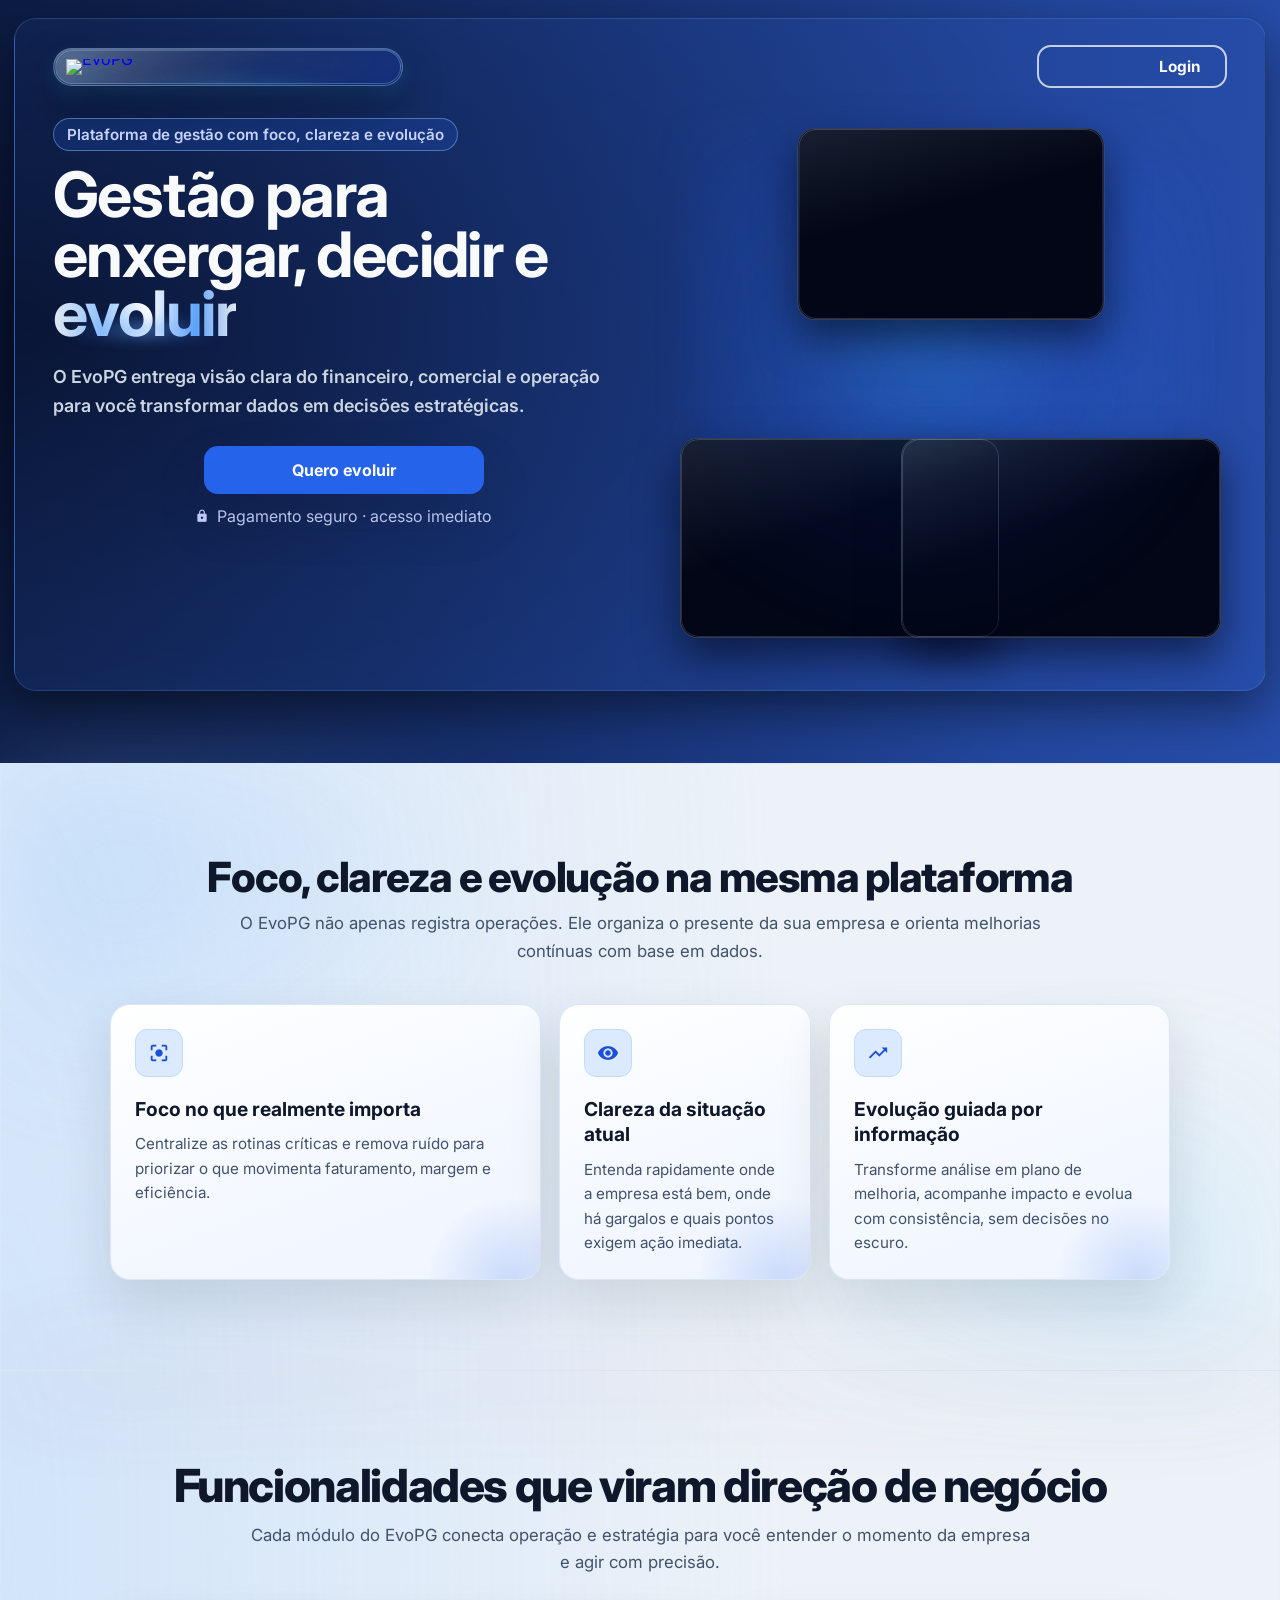
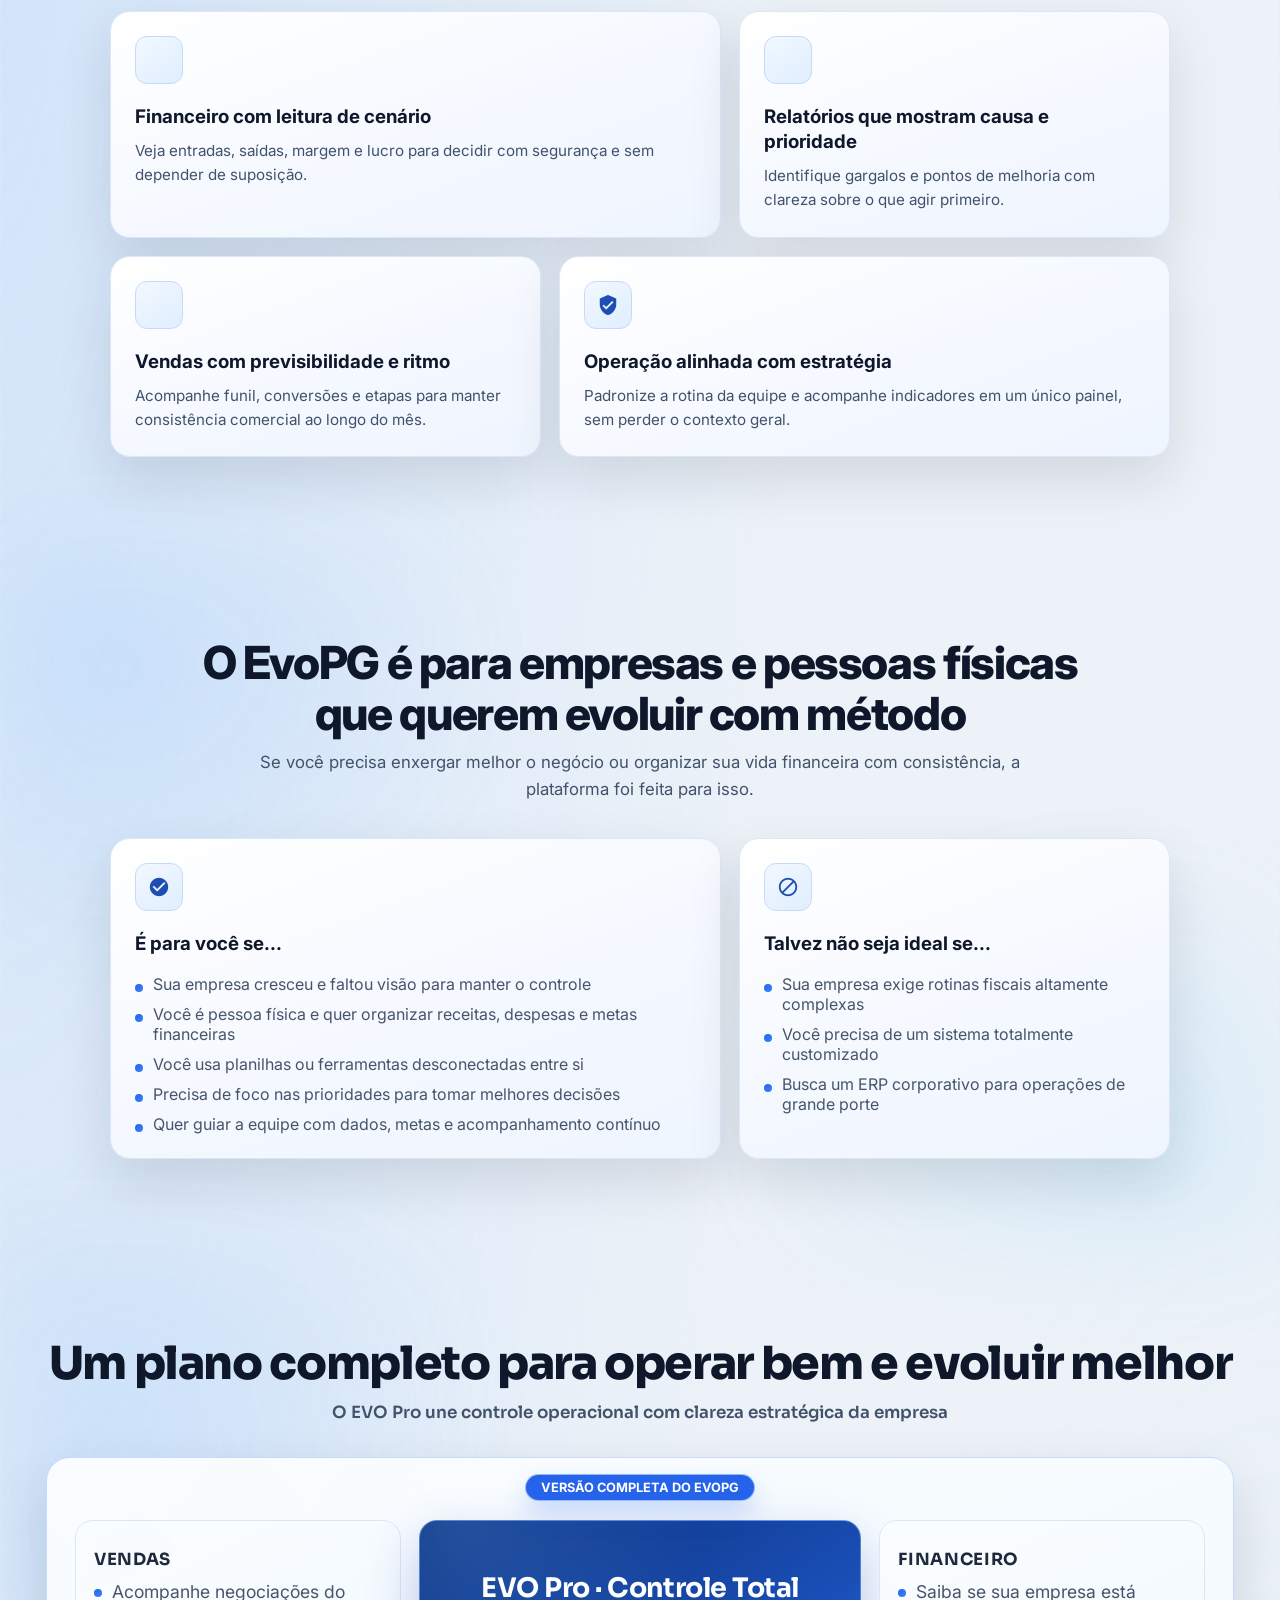
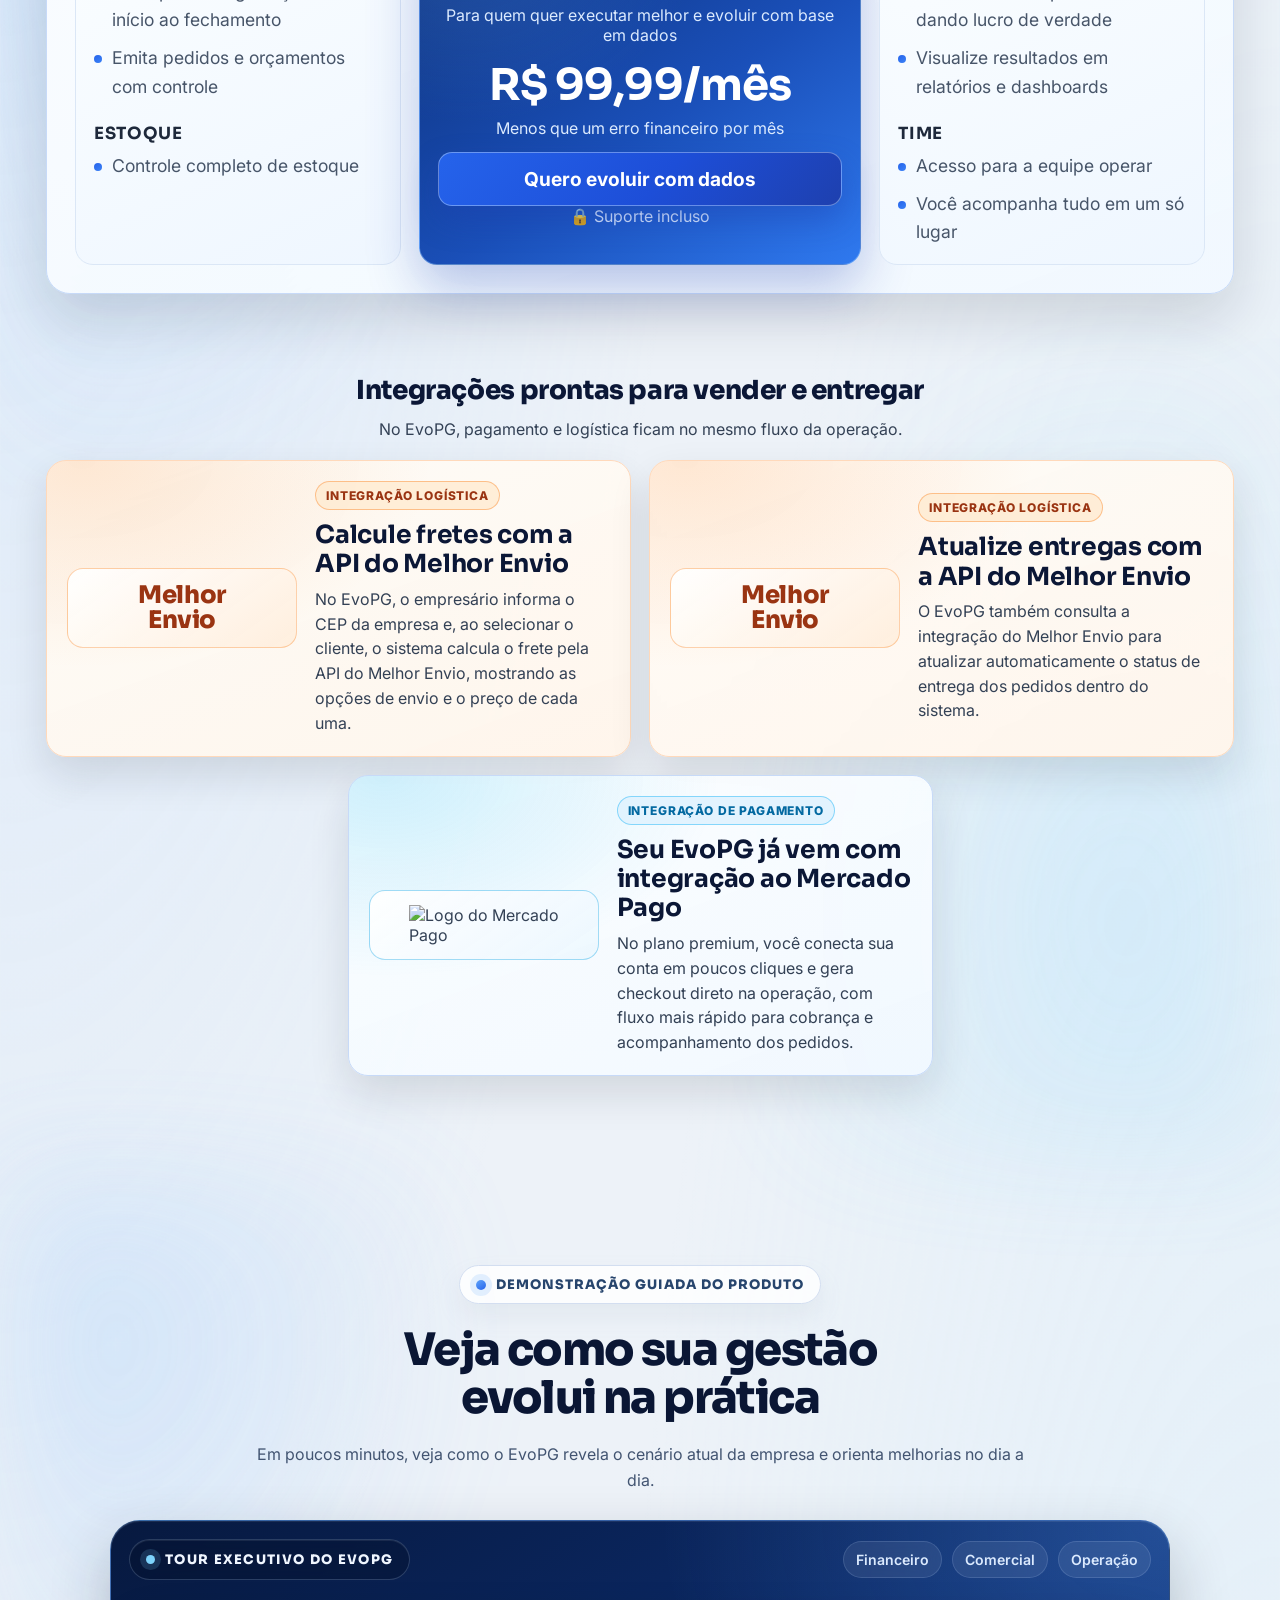
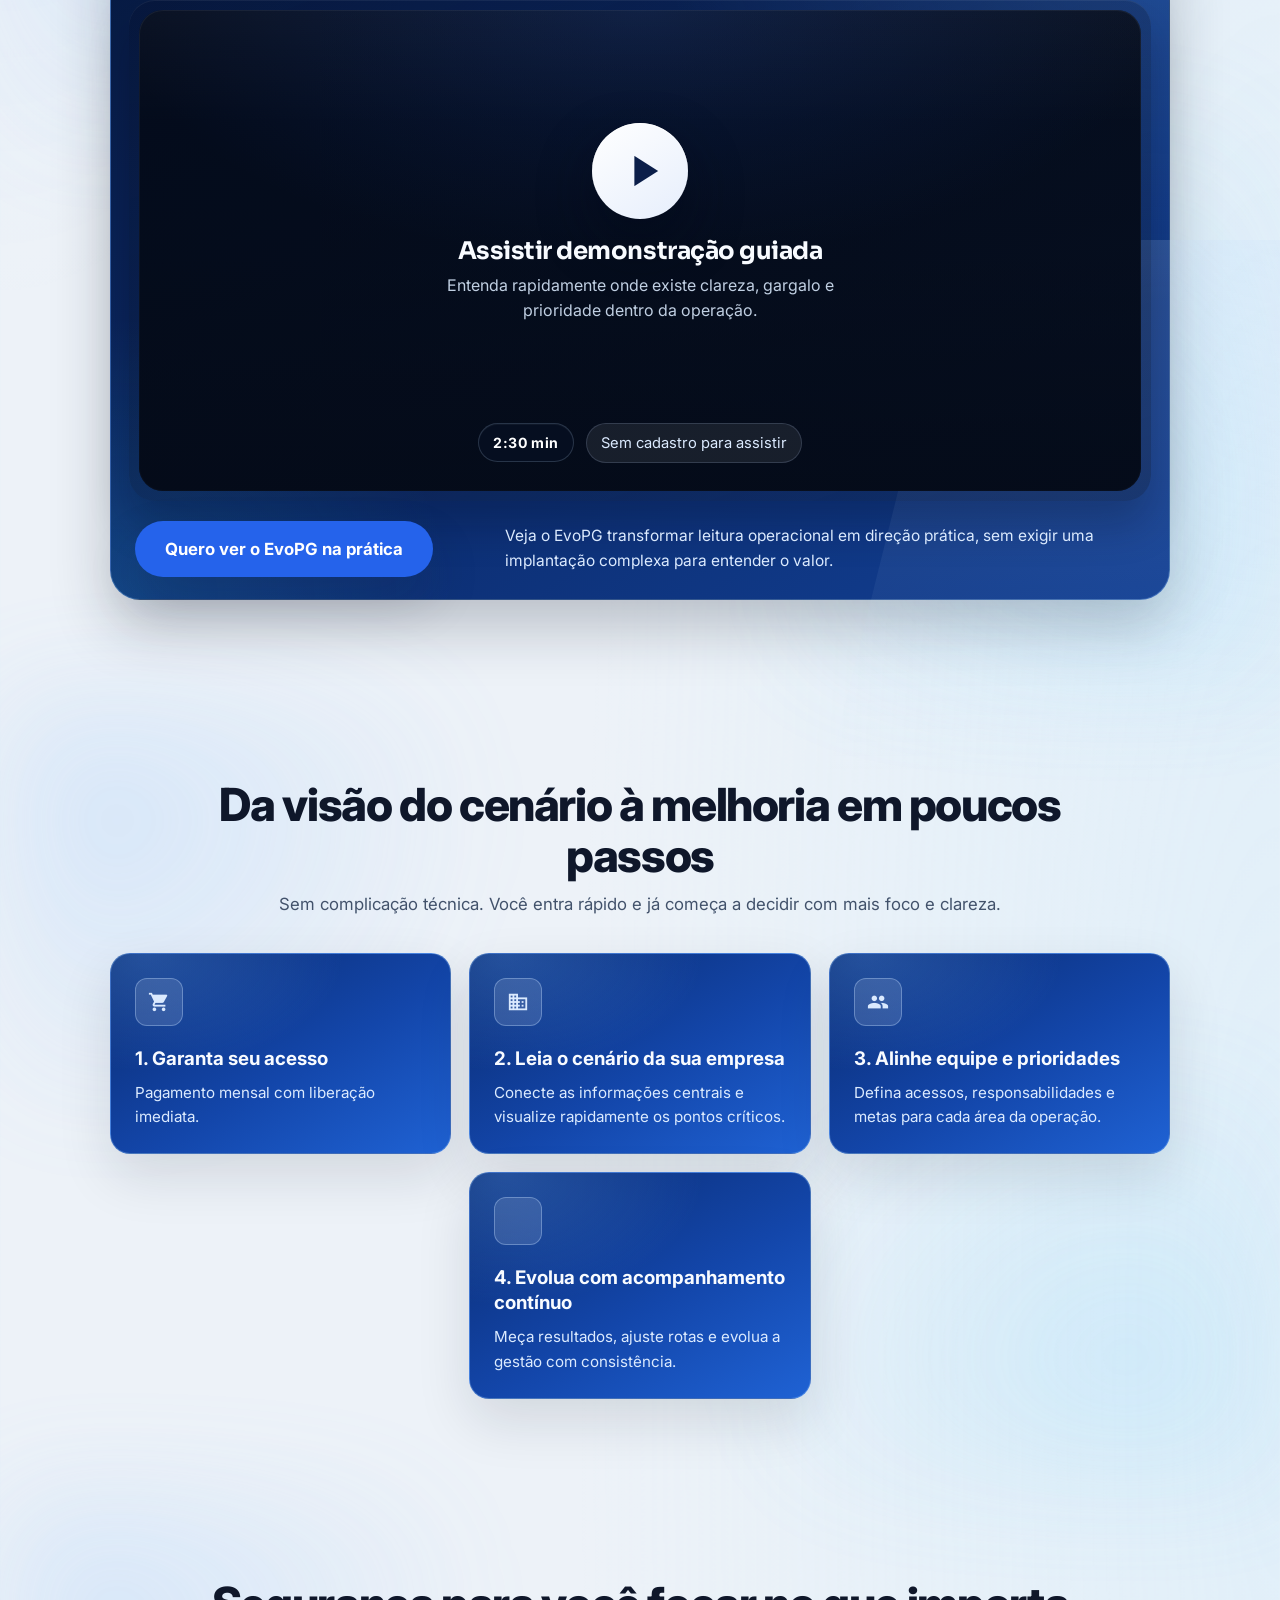
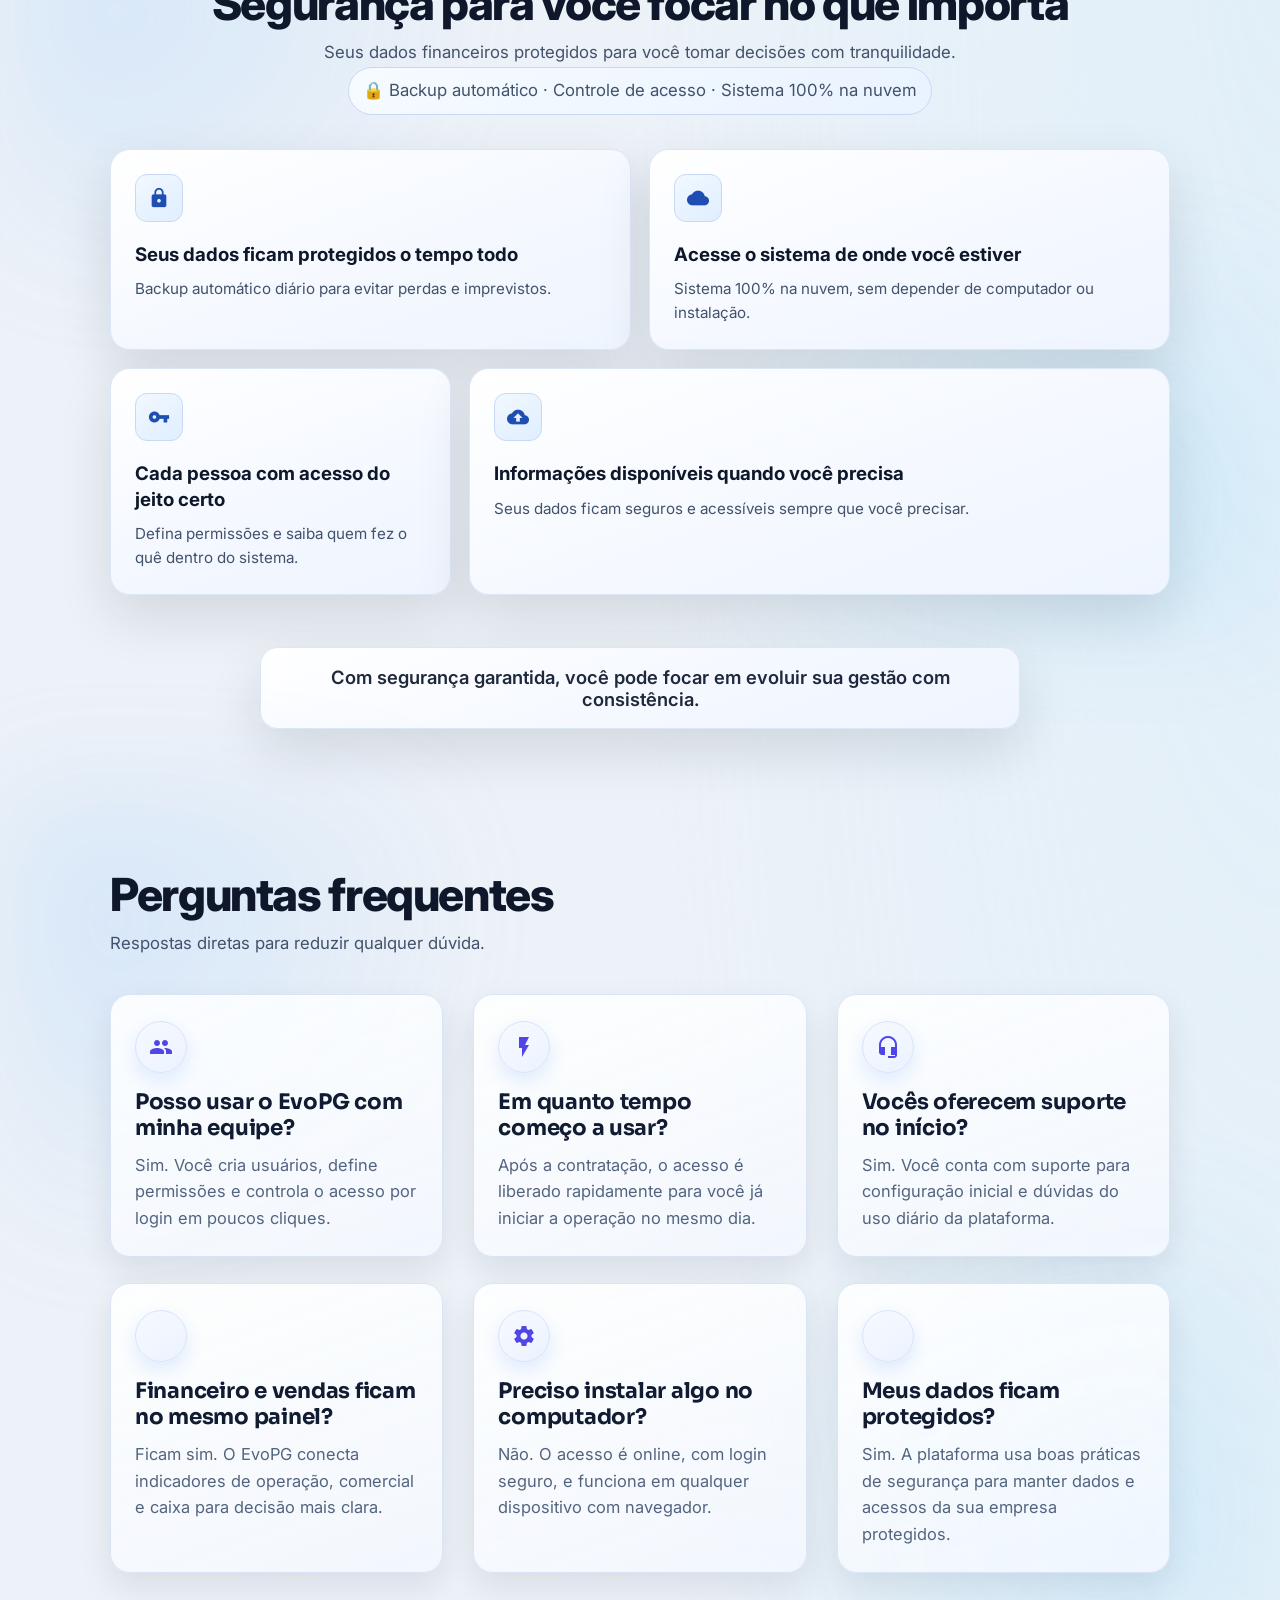
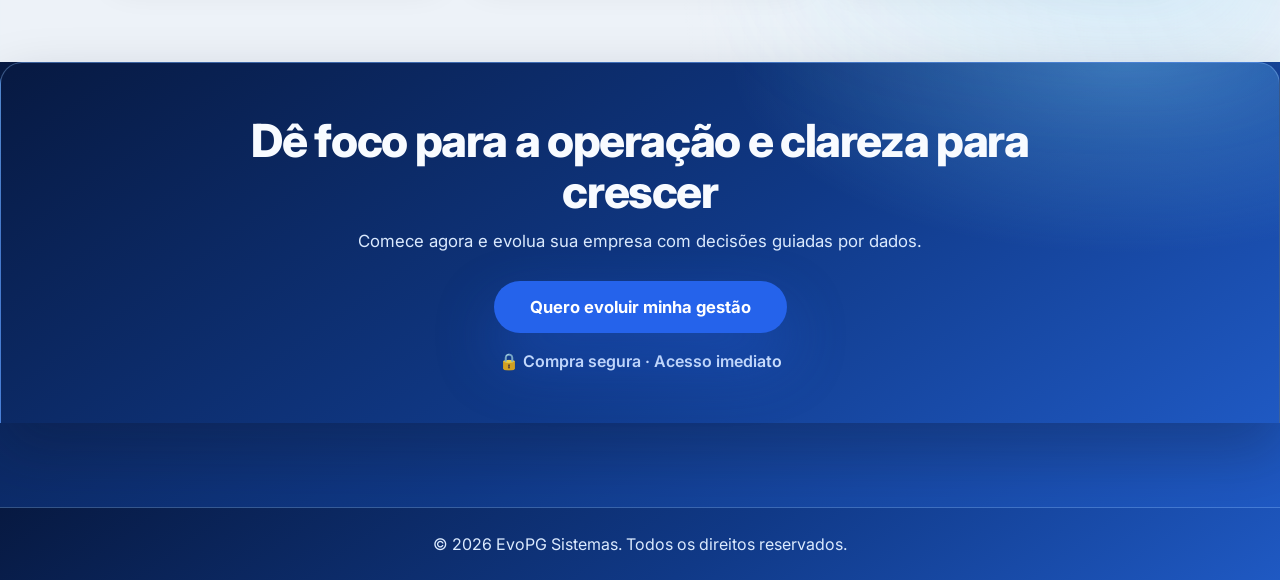
==== evopg/index.html @ 1b04a159 "Add files via upload" ====
<!DOCTYPE html>

<html lang="pt-br">

<head>

    <meta charset="UTF-8">

    <meta name="viewport" content="width=device-width, initial-scale=1.0">

    <title>EvoPG | Gestão com foco, clareza e evolução</title>
    <link rel="icon" type="image/png" href="img/grafic.png">

    <link href="https://fonts.googleapis.com/css2?family=Inter:wght@100..900&family=Sora:wght@600..800&display=swap" rel="stylesheet">
    <link href="https://fonts.googleapis.com/icon?family=Material+Icons" rel="stylesheet">
    <link rel="stylesheet" href="./style.css">

</head>

<body>



    <header class="hero hero-no-image">
        <div class="container hero-shell">
            <div class="hero-nav">
                <a href="index.html" class="hero-brand" aria-label="EvoPG">
                    <img src="../img/logo_semFundo.png" alt="EvoPG" class="hero-brand-logo">
                </a>
                <div class="top-auth-actions">
                    <a href="perfil.html" class="top-auth-btn top-login-btn"><i class="material-icons" aria-hidden="true">login</i><span>Login</span></a>
                    <a href="#" class="top-auth-btn top-signup-btn js-start-checkout" hidden><i class="material-icons" aria-hidden="true">person_add</i><span class="btn-label">Cadastre-se</span></a>
                </div>
            </div>

            <div class="hero-content hero-content-split">
                <div class="hero-copy">
                    <span class="tag">Plataforma de gestão com foco, clareza e evolução</span>
                    <h1>Gestão para enxergar, decidir e <span class="hero-word-evoluir">evoluir</span></h1>
                    <p class="hero-support">O EvoPG entrega visão clara do financeiro, comercial e operação para você transformar dados em decisões estratégicas.</p>
                    <a href="#" class="btn-primary hero-cta js-start-checkout"><span class="btn-energy"></span><span class="btn-label">Quero evoluir</span></a>
                    <span class="secure"><i class="material-icons" style="font-size:14px">lock</i> Pagamento seguro · acesso imediato</span>
                </div>

                <aside class="hero-visual" aria-hidden="true">
                    <span class="hero-visual-glow"></span>
                    <figure class="hero-visual-main">
                        <video autoplay muted loop playsinline preload="metadata" poster="../img/relatorios.png">
                            <source src="../video/relatorios.mp4" type="video/mp4">
                        </video>
                    </figure>
                    <figure class="hero-visual-badge hero-visual-badge-top">
                        <video autoplay muted loop playsinline preload="metadata" poster="../img/financeiro1.png">
                            <source src="../video/financeiro.mp4" type="video/mp4">
                        </video>
                    </figure>
                    <figure class="hero-visual-badge hero-visual-badge-bottom">
                        <video autoplay muted loop playsinline preload="metadata" poster="../img/kanban.png">
                            <source src="../video/escuro.mp4" type="video/mp4">
                        </video>
                    </figure>
                </aside>
            </div>
        </div>
    </header>

    <section class="strategic-pillars">

        <div class="container">

            <div class="section-header">

                <h2>Foco, clareza e evolução na mesma plataforma</h2>

                <p>O EvoPG não apenas registra operações. Ele organiza o presente da sua empresa e orienta melhorias contínuas com base em dados.</p>

            </div>

            <div class="grid-cards">

                <div class="card pillar-card">

                    <div class="icon-bg"><i class="material-icons">center_focus_strong</i></div>

                    <h3>Foco no que realmente importa</h3>

                    <p>Centralize as rotinas críticas e remova ruído para priorizar o que movimenta faturamento, margem e eficiência.</p>

                </div>

                <div class="card pillar-card">

                    <div class="icon-bg"><i class="material-icons">visibility</i></div>

                    <h3>Clareza da situação atual</h3>

                    <p>Entenda rapidamente onde a empresa está bem, onde há gargalos e quais pontos exigem ação imediata.</p>

                </div>

                <div class="card pillar-card">

                    <div class="icon-bg"><i class="material-icons">trending_up</i></div>

                    <h3>Evolução guiada por informação</h3>

                    <p>Transforme análise em plano de melhoria, acompanhe impacto e evolua com consistência, sem decisões no escuro.</p>

                </div>

            </div>

        </div>

    </section>



    <section class="features">

        <div class="container">

            <div class="section-header">

                <h2>Funcionalidades que viram direção de negócio</h2>

                <p>Cada módulo do EvoPG conecta operação e estratégia para você entender o momento da empresa e agir com precisão.</p>

            </div>



            <div class="grid-cards">

                <div class="card">

                    <div class="icon-bg"><i class="material-icons">analytics</i></div>

                    <h3>Financeiro com leitura de cenário</h3>

                    <p>Veja entradas, saídas, margem e lucro para decidir com segurança e sem depender de suposição.</p>

                </div>

                <div class="card">

                    <div class="icon-bg"><i class="material-icons">insights</i></div>

                    <h3>Relatórios que mostram causa e prioridade</h3>

                    <p>Identifique gargalos e pontos de melhoria com clareza sobre o que agir primeiro.</p>

                </div>

                <div class="card">

                    <div class="icon-bg"><i class="material-icons">bolt</i></div>

                    <h3>Vendas com previsibilidade e ritmo</h3>

                    <p>Acompanhe funil, conversões e etapas para manter consistência comercial ao longo do mês.</p>

                </div>

                <div class="card">

                    <div class="icon-bg"><i class="material-icons">verified_user</i></div>

                    <h3>Operação alinhada com estratégia</h3>

                    <p>Padronize a rotina da equipe e acompanhe indicadores em um único painel, sem perder o contexto geral.</p>

                </div>

            </div>

        </div>

    </section>

    <section class="audience">

        <div class="container">

            <div class="section-header">

                <h2>O EvoPG é para empresas e pessoas físicas que querem evoluir com método</h2>

                <p>Se você precisa enxergar melhor o negócio ou organizar sua vida financeira com consistência, a plataforma foi feita para isso.</p>

            </div>

            <div class="grid-cards">

                <div class="card">

                    <div class="icon-bg"><i class="material-icons">check_circle</i></div>

                    <h3>É para você se...</h3>

                    <ul class="plan-list">

                        <li>Sua empresa cresceu e faltou visão para manter o controle</li>

                        <li>Você é pessoa física e quer organizar receitas, despesas e metas financeiras</li>

                        <li>Você usa planilhas ou ferramentas desconectadas entre si</li>

                        <li>Precisa de foco nas prioridades para tomar melhores decisões</li>

                        <li>Quer guiar a equipe com dados, metas e acompanhamento contínuo</li>

                    </ul>

                </div>

                <div class="card">

                    <div class="icon-bg"><i class="material-icons">block</i></div>

                    <h3>Talvez não seja ideal se...</h3>

                    <ul class="plan-list">

                        <li>Sua empresa exige rotinas fiscais altamente complexas</li>

                        <li>Você precisa de um sistema totalmente customizado</li>

                        <li>Busca um ERP corporativo para operações de grande porte</li>

                    </ul>

                </div>

            </div>

        </div>

    </section>

    <section id="planos">

        <div class="container">

            <div class="section-header">

                <h2 class="plans-heading">Um plano completo para operar bem e evoluir melhor</h2>

                <p class="plans-subtitle">O EVO Pro une controle operacional com clareza estratégica da empresa</p>

            </div>



            <div class="pricing-grid">

                <div class="price-card popular wide">

                    <div class="badge">VERSÃO COMPLETA DO EVOPG</div>

                    <div class="price-card-body">
                        <div class="price-card-left">
                            <div class="plan-groups plan-groups-fill">

                                <div class="plan-group">

                                    <h4>Vendas</h4>

                                    <ul class="plan-list">

                                        <li>Acompanhe negociações do início ao fechamento</li>

                                        <li>Emita pedidos e orçamentos com controle</li>

                                    </ul>

                                </div>

                                <div class="plan-group">

                                    <h4>Estoque</h4>

                                    <ul class="plan-list">

                                        <li>Controle completo de estoque</li>

                                    </ul>

                                </div>

                            </div>
                        </div>

                        <div class="price-card-divider" aria-hidden="true"></div>

                        <div class="price-card-center">
                            <div class="price-card-cta">
                                <div class="price-card-intro">
                                    <h3 class="price-plan-title">EVO Pro · Controle Total</h3>

                                    <p class="price-plan-subtitle">Para quem quer executar melhor e evoluir com base em dados</p>

                                </div>

                                <div class="price">R$ 99,99/mês</div>

                                <p class="price-helper">Menos que um erro financeiro por mês</p>

                                <a href="#" class="btn-price primary btn-primary js-start-checkout"><span class="btn-energy"></span><span class="btn-label">Quero evoluir com dados</span></a>
                                <p class="price-support">🔒 Suporte incluso</p>
                            </div>
                        </div>

                        <div class="price-card-divider" aria-hidden="true"></div>

                        <div class="price-card-right">
                            <div class="plan-groups plan-groups-fill">

                                <div class="plan-group">

                                    <h4>Financeiro</h4>

                                    <ul class="plan-list">

                                        <li>Saiba se sua empresa está dando lucro de verdade</li>

                                        <li>Visualize resultados em relatórios e dashboards</li>

                                    </ul>

                                </div>

                                <div class="plan-group">

                                    <h4>Time</h4>

                                    <ul class="plan-list">

                                        <li>Acesso para a equipe operar</li>
                                        <li>Você acompanha tudo em um só lugar</li>

                                    </ul>

                                </div>

                            </div>
                        </div>
                    </div>

                </div>

    
            </div>

            <div class="premium-integrations" aria-label="Integrações do EvoPG">
                <div class="premium-integrations-header">
                    <h3>Integrações prontas para vender e entregar</h3>
                    <p>No EvoPG, pagamento e logística ficam no mesmo fluxo da operação.</p>
                </div>

                <div class="premium-integrations-grid">
                    <article class="premium-integration-card premium-integration-card-shipping" aria-label="Cálculo de frete com Melhor Envio">
                        <div class="premium-integration-media premium-integration-media-shipping">
                            <span class="premium-integration-wordmark" aria-hidden="true">Melhor<br>Envio</span>
                        </div>
                        <div class="premium-integration-copy">
                            <span class="premium-integration-kicker premium-integration-kicker-shipping">Integração logística</span>
                            <h3>Calcule fretes com a API do Melhor Envio</h3>
                            <p>
                                No EvoPG, o empresário informa o CEP da empresa e, ao selecionar o cliente, o sistema
                                calcula o frete pela API do Melhor Envio, mostrando as opções de envio e o preço de
                                cada uma.
                            </p>
                        </div>
                    </article>

                    <article class="premium-integration-card premium-integration-card-shipping" aria-label="Atualização de status com Melhor Envio">
                        <div class="premium-integration-media premium-integration-media-shipping">
                            <span class="premium-integration-wordmark" aria-hidden="true">Melhor<br>Envio</span>
                        </div>
                        <div class="premium-integration-copy">
                            <span class="premium-integration-kicker premium-integration-kicker-shipping">Integração logística</span>
                            <h3>Atualize entregas com a API do Melhor Envio</h3>
                            <p>
                                O EvoPG também consulta a integração do Melhor Envio para atualizar automaticamente o
                                status de entrega dos pedidos dentro do sistema.
                            </p>
                        </div>
                    </article>

                    <article class="premium-integration-card premium-integration-card-centered" aria-label="Integração com Mercado Pago">
                        <div class="premium-integration-media">
                            <img src="../img/mp.png" alt="Logo do Mercado Pago" class="premium-integration-logo">
                        </div>
                        <div class="premium-integration-copy">
                            <span class="premium-integration-kicker">Integração de pagamento</span>
                            <h3>Seu EvoPG já vem com integração ao Mercado Pago</h3>
                            <p>
                                No plano premium, você conecta sua conta em poucos cliques e gera checkout direto na operação,
                                com fluxo mais rápido para cobrança e acompanhamento dos pedidos.
                            </p>
                        </div>
                    </article>
                </div>
            </div>

        </div>

    </section>

    <section class="demo">

        <div class="container">

            <div class="section-header">

                <span class="demo-eyebrow">Demonstração guiada do produto</span>

                <h2>Veja como sua gestão evolui na prática</h2>

                <p>Em poucos minutos, veja como o EvoPG revela o cenário atual da empresa e orienta melhorias no dia a dia.</p>

            </div>

            <div class="video-shell" id="video-demo">

                <div class="video-shell-head">
                    <span class="video-shell-badge">Tour executivo do EvoPG</span>

                    <div class="video-shell-meta" aria-label="Temas abordados no vídeo">
                        <span class="video-meta-pill">Financeiro</span>
                        <span class="video-meta-pill">Comercial</span>
                        <span class="video-meta-pill">Operação</span>
                    </div>
                </div>

                <div class="video-frame-wrap">

                    <div class="video-frame">

                        <video id="demo-video" preload="metadata" playsinline>

                            <source src="../video/relatorios.mp4" type="video/mp4">

                        </video>

                        <div class="video-overlay">
                            <div class="video-overlay-core">
                                <button class="video-play" type="button" aria-label="Reproduzir video de demonstração">
                                    <span class="material-icons" aria-hidden="true">play_arrow</span>
                                </button>

                                <div class="video-overlay-copy">
                                    <strong>Assistir demonstração guiada</strong>
                                    <span>Entenda rapidamente onde existe clareza, gargalo e prioridade dentro da operação.</span>
                                </div>
                            </div>

                            <div class="video-overlay-foot">
                                <span class="video-duration">2:30 min</span>
                                <span class="video-overlay-hint">Sem cadastro para assistir</span>
                            </div>
                        </div>

                    </div>

                </div>

                <div class="video-actions">

                    <a href="#video-demo" class="btn-primary video-cta"><span class="btn-energy"></span><span class="btn-label">Quero ver o EvoPG na prática</span></a>

                    <p class="video-action-note">Veja o EvoPG transformar leitura operacional em direção prática, sem exigir uma implantação complexa para entender o valor.</p>

                </div>

            </div>

        </div>

    </section>



    <section class="how-it-works">

        <div class="container">

            <div class="section-header">

                <h2>Da visão do cenário à melhoria em poucos passos</h2>

                <p>Sem complicação técnica. Você entra rápido e já começa a decidir com mais foco e clareza.</p>

            </div>

            <div class="grid-cards">

                <div class="card">

                    <div class="icon-bg"><i class="material-icons">shopping_cart</i></div>

                    <h3>1. Garanta seu acesso</h3>

                    <p>Pagamento mensal com liberação imediata.</p>

                </div>

                <div class="card">

                    <div class="icon-bg"><i class="material-icons">business</i></div>

                    <h3>2. Leia o cenário da sua empresa</h3>

                    <p>Conecte as informações centrais e visualize rapidamente os pontos críticos.</p>

                </div>

                <div class="card">

                    <div class="icon-bg"><i class="material-icons">group</i></div>

                    <h3>3. Alinhe equipe e prioridades</h3>

                    <p>Defina acessos, responsabilidades e metas para cada área da operação.</p>

                </div>

                <div class="card">

                    <div class="icon-bg"><i class="material-icons">point_of_sale</i></div>

                    <h3>4. Evolua com acompanhamento contínuo</h3>

                    <p>Meça resultados, ajuste rotas e evolua a gestão com consistência.</p>

                </div>

            </div>

        </div>

    </section>



    <section class="security">

        <div class="container">

            <div class="section-header">

                <h2>Segurança para você focar no que importa</h2>

                <p>Seus dados financeiros protegidos para você tomar decisões com tranquilidade.</p>

                <p class="security-line">🔒 Backup automático · Controle de acesso · Sistema 100% na nuvem</p>

            </div>

            <div class="grid-cards">

                <div class="card">

                    <div class="icon-bg"><i class="material-icons">lock</i></div>

                    <h3>Seus dados ficam protegidos o tempo todo</h3>

                    <p>Backup automático diário para evitar perdas e imprevistos.</p>

                </div>

                <div class="card">

                    <div class="icon-bg"><i class="material-icons">cloud</i></div>

                    <h3>Acesse o sistema de onde você estiver</h3>

                    <p>Sistema 100% na nuvem, sem depender de computador ou instalação.</p>

                </div>

                <div class="card">

                    <div class="icon-bg"><i class="material-icons">vpn_key</i></div>

                    <h3>Cada pessoa com acesso do jeito certo</h3>

                    <p>Defina permissões e saiba quem fez o quê dentro do sistema.</p>

                </div>

                <div class="card">

                    <div class="icon-bg"><i class="material-icons">backup</i></div>

                    <h3>Informações disponíveis quando você precisa</h3>

                    <p>Seus dados ficam seguros e acessíveis sempre que você precisar.</p>

                </div>

            </div>

        </div>

    </section>

    <section class="security-cta">
        <div class="container">
            <p class="security-bridge">Com segurança garantida, você pode focar em evoluir sua gestão com consistência.</p>
        </div>
    </section>

    
    <section id="faq-section" class="faq">

        <div class="container">

            <div class="section-header">

                <h2>Perguntas frequentes</h2>

                <p>Respostas diretas para reduzir qualquer dúvida.</p>

            </div>

            <div class="faq-list">

                <div class="faq-item">
                    <span class="faq-icon" aria-hidden="true">
                        <i class="material-icons">group</i>
                    </span>
                    <h3>Posso usar o EvoPG com minha equipe?</h3>
                    <p>Sim. Você cria usuários, define permissões e controla o acesso por login em poucos cliques.</p>
                </div>

                <div class="faq-item">
                    <span class="faq-icon" aria-hidden="true">
                        <i class="material-icons">flash_on</i>
                    </span>
                    <h3>Em quanto tempo começo a usar?</h3>
                    <p>Após a contratação, o acesso é liberado rapidamente para você já iniciar a operação no mesmo dia.</p>
                </div>

                <div class="faq-item">
                    <span class="faq-icon" aria-hidden="true">
                        <i class="material-icons">headset_mic</i>
                    </span>
                    <h3>Vocês oferecem suporte no início?</h3>
                    <p>Sim. Você conta com suporte para configuração inicial e dúvidas do uso diário da plataforma.</p>
                </div>

                <div class="faq-item">
                    <span class="faq-icon" aria-hidden="true">
                        <i class="material-icons">bar_chart</i>
                    </span>
                    <h3>Financeiro e vendas ficam no mesmo painel?</h3>
                    <p>Ficam sim. O EvoPG conecta indicadores de operação, comercial e caixa para decisão mais clara.</p>
                </div>

                <div class="faq-item">
                    <span class="faq-icon" aria-hidden="true">
                        <i class="material-icons">settings</i>
                    </span>
                    <h3>Preciso instalar algo no computador?</h3>
                    <p>Não. O acesso é online, com login seguro, e funciona em qualquer dispositivo com navegador.</p>
                </div>

                <div class="faq-item">
                    <span class="faq-icon" aria-hidden="true">
                        <i class="material-icons">shield</i>
                    </span>
                    <h3>Meus dados ficam protegidos?</h3>
                    <p>Sim. A plataforma usa boas práticas de segurança para manter dados e acessos da sua empresa protegidos.</p>
                </div>

            </div>

        </div>

    </section>



    <section class="final-cta">

        <div class="container">

            <div class="section-header">

                <h2>Dê foco para a operação e clareza para crescer</h2>

                <p>Comece agora e evolua sua empresa com decisões guiadas por dados.</p>

            </div>

            <div class="final-cta-actions">

                <a href="#" class="btn-primary cta-strong js-start-checkout"><span class="btn-energy"></span><span class="btn-label">Quero evoluir minha gestão</span></a>

                <p class="cta-support">🔒 Compra segura · Acesso imediato</p>

            </div>

        </div>

    </section>

    <button type="button" class="support-float" id="support-float-btn" aria-controls="support-modal" aria-expanded="false">

        <i class="material-icons" aria-hidden="true">support_agent</i> Suporte

    </button>



    <footer>

        <p>© 2026 EvoPG Sistemas. Todos os direitos reservados.</p>

    </footer>

    <div class="checkout-terms-modal" id="checkout-terms-modal" hidden>
        <div class="checkout-terms-modal-card" role="dialog" aria-modal="true" aria-labelledby="checkout-terms-title">
            <div class="checkout-terms-modal-header">
                <span class="checkout-success-kicker">Contrato de uso</span>
                <button type="button" class="checkout-terms-close-btn" id="checkout-terms-close-btn" aria-label="Fechar contrato">
                    <i class="material-icons" aria-hidden="true">close</i>
                </button>
            </div>
            <h2 id="checkout-terms-title">Termos de Uso e Condições de Serviço - EvoPG</h2>
            <p class="checkout-terms-intro">Leia e aceite este contrato antes de continuar para o checkout do Stripe.</p>
            <div class="checkout-terms-meta">
                <span class="checkout-terms-meta-item">
                    <i class="material-icons" aria-hidden="true">verified_user</i>
                    Validade jurídica no Brasil
                </span>
                <span class="checkout-terms-meta-item">
                    <i class="material-icons" aria-hidden="true">event</i>
                    Atualizado em 28/02/2026
                </span>
            </div>

            <div class="checkout-terms-highlights">
                <div class="checkout-terms-highlight">
                    <strong>CDC</strong>
                    <span>Direito de arrependimento em até 7 dias</span>
                </div>
                <div class="checkout-terms-highlight">
                    <strong>LGPD</strong>
                    <span>Usuário como Controlador e EvoPG como Operador</span>
                </div>
                <div class="checkout-terms-highlight">
                    <strong>SaaS As Is</strong>
                    <span>Disponibilidade conforme infraestrutura de terceiros</span>
                </div>
            </div>

            <div class="checkout-terms-scroll">
                <section class="checkout-terms-clause">
                    <h3>1. Natureza do serviço</h3>
                    <p>O EvoPG é um software SaaS de apoio à gestão. A obrigação do fornecedor é de meio, não de resultado.</p>
                </section>

                <section class="checkout-terms-clause">
                    <h3>2. Responsabilidade fiscal e contábil</h3>
                    <p>O usuário é o único responsável pela correção de alíquotas, códigos fiscais, documentos e obrigações acessórias. O EvoPG não presta consultoria contábil, fiscal ou jurídica.</p>
                </section>

                <section class="checkout-terms-clause">
                    <h3>3. Dados inseridos e decisões</h3>
                    <p>Entradas, parametrizações e decisões tomadas com base em relatórios da plataforma são de responsabilidade exclusiva do usuário e/ou seu contador.</p>
                </section>

                <section class="checkout-terms-clause">
                    <h3>4. Disponibilidade e infraestrutura</h3>
                    <p>O serviço é fornecido "As Is" e "As Available", com dependência de infraestrutura de terceiros (incluindo Vercel e Supabase), sem garantia de disponibilidade ininterrupta.</p>
                </section>

                <section class="checkout-terms-clause">
                    <h3>5. Limitação de responsabilidade</h3>
                    <p>Não há responsabilidade por danos indiretos, lucros cessantes, perda de oportunidade ou autuações fiscais decorrentes de dados inseridos pelo usuário, ressalvadas hipóteses legais obrigatórias.</p>
                </section>

                <section class="checkout-terms-clause">
                    <h3>6. Pagamento, inadimplência e bloqueio</h3>
                    <p>Planos são recorrentes e pré-pagos. Após 15 dias de inadimplência, o acesso pode ser suspenso. Em suspensão prolongada, os dados podem ser excluídos de forma definitiva conforme os Termos.</p>
                </section>

                <section class="checkout-terms-clause">
                    <h3>7. Reembolso e arrependimento</h3>
                    <p>Compras online têm direito de arrependimento em até 7 dias corridos (art. 49 do CDC), com estorno integral. Após esse prazo, não há reembolso proporcional.</p>
                </section>

                <section class="checkout-terms-clause">
                    <h3>8. LGPD</h3>
                    <p>O usuário atua como Controlador dos dados que insere no sistema e o EvoPG atua como Operador para fins de processamento e armazenamento necessários ao funcionamento da plataforma.</p>
                </section>

                <section class="checkout-terms-clause">
                    <h3>9. Aceite eletrônico</h3>
                    <p>Ao marcar o aceite e continuar, você declara que leu, compreendeu e concorda integralmente com os Termos de Uso e Condições de Serviço da plataforma EvoPG.</p>
                </section>
            </div>

            <label class="checkout-terms-accept">
                <input type="checkbox" id="checkout-terms-accept-checkbox">
                <span>Li e concordo expressamente com os Termos de Uso e Condições de Serviço.</span>
            </label>

            <div class="checkout-terms-actions">
                <button type="button" class="checkout-terms-back-btn" id="checkout-terms-back-btn">Voltar</button>
                <button type="button" class="btn-primary checkout-terms-continue-btn" id="checkout-terms-continue-btn" disabled>
                    <span class="btn-energy"></span>
                    <span class="btn-label">Aceitar e ir para pagamento</span>
                </button>
            </div>
        </div>
    </div>

    <div class="checkout-success-modal" id="checkout-success-modal" hidden>
        <div class="checkout-success-modal-card" role="dialog" aria-modal="true" aria-labelledby="checkout-success-title">
            <span class="checkout-success-kicker">Pagamento confirmado</span>
            <h2 id="checkout-success-title">Conta criada com sucesso</h2>
            <p>Agora clique em Login e redefina sua senha para concluir o primeiro acesso na plataforma.</p>
            <div class="checkout-success-actions">
                <a href="perfil.html" class="btn-primary" id="checkout-success-login-btn">
                    <span class="btn-energy"></span>
                    <span class="btn-label">Ir para Login e redefinir senha</span>
                </a>
                <button type="button" class="checkout-success-close-btn" id="checkout-success-close-btn">Fechar</button>
            </div>
        </div>
    </div>

    <div class="support-modal" id="support-modal" hidden>
        <div class="support-modal-card" role="dialog" aria-modal="true" aria-labelledby="support-modal-title">
            <div class="support-modal-header">
                <h2 id="support-modal-title">Falar com o suporte</h2>
                <button type="button" class="support-modal-close" id="support-modal-close" aria-label="Fechar suporte">
                    <i class="material-icons" aria-hidden="true">close</i>
                </button>
            </div>
            <p>Preencha seus dados e clique em enviar para falar com o suporte sem sair do site.</p>
            <form id="support-form" class="support-form">
                <label for="support-name">Seu nome</label>
                <input type="text" id="support-name" name="name" maxlength="80" autocomplete="name" required>
                <label for="support-email">Seu e-mail</label>
                <input type="email" id="support-email" name="email" maxlength="160" autocomplete="email" required>
                <label for="support-message">Mensagem</label>
                <textarea id="support-message" name="message" rows="4" maxlength="1200" required></textarea>
                <div class="support-hp" aria-hidden="true">
                    <label for="support-company">Empresa</label>
                    <input type="text" id="support-company" name="company" tabindex="-1" autocomplete="off">
                </div>
                <button type="submit" class="support-submit-btn">Enviar mensagem</button>
                <p id="support-feedback" class="support-feedback" role="status" aria-live="polite"></p>
            </form>
        </div>
    </div>




</body>

</html>
---- evopg/style.css ----
/* Reset BÃ¡sico */
* { margin: 0; padding: 0; box-sizing: border-box; font-family: 'Inter', sans-serif; }

:root {
    --radius: 14px;
    --radius-pill: 999px;
    --shadow-sm: 0 6px 14px rgba(15, 23, 42, 0.08);
    --shadow-lg: 0 24px 50px rgba(15, 23, 42, 0.18);
}

body { background: #f8fafc; color: #334155; }

.container { max-width: 1100px; margin: 0 auto; padding: 0 20px; }

/* BotÃµes */
.btn-primary {
    background: #2563eb; color: white; padding: 18px 44px; border-radius: var(--radius-pill);
    text-decoration: none; font-weight: 700; font-size: 1.2rem;
    transition: 0.3s; display: inline-block;
    box-shadow: var(--shadow-lg);
    position: relative;
    overflow: hidden;
    z-index: 0;
}
.btn-primary .btn-label {
    position: relative;
    z-index: 2;
}
.btn-primary::before {
    content: "";
    position: absolute;
    inset: -26px;
    background: radial-gradient(circle at 50% 50%, rgba(59, 130, 246, 0) 55%, rgba(96, 165, 250, 0.8) 70%, rgba(59, 130, 246, 0) 100%);
    opacity: 0;
    transform: scale(0.9);
    transition: opacity 0.25s ease, transform 0.25s ease;
    pointer-events: none;
}
.btn-primary::after {
    content: "";
    position: absolute;
    inset: -6px;
    border-radius: inherit;
    border: 2px solid rgba(147, 197, 253, 0.65);
    opacity: 0;
    filter: blur(0.6px);
    transform: scale(0.98);
    transition: opacity 0.25s ease, transform 0.25s ease;
    pointer-events: none;
}
.btn-primary .btn-energy {
    position: absolute;
    inset: -40px;
    border-radius: 999px;
    background: conic-gradient(from 0deg, rgba(56, 189, 248, 0.0), rgba(56, 189, 248, 0.45), rgba(59, 130, 246, 0.0) 40%, rgba(56, 189, 248, 0.65) 60%, rgba(59, 130, 246, 0.0));
    filter: blur(18px);
    opacity: 0;
    mix-blend-mode: screen;
    pointer-events: none;
    z-index: 1;
}
.btn-primary:hover {
    transform: translateY(-3px) scale(1.02);
    background: #1d4ed8;
    box-shadow: 0 0 10px rgba(96, 165, 250, 0.6), 0 0 24px rgba(59, 130, 246, 0.45), 0 0 50px rgba(14, 116, 144, 0.35), var(--shadow-lg);
    animation: superSaiyanCharge 1.1s ease-out forwards, superSaiyanPulse 0.9s ease-in-out infinite alternate 1.1s;
}
.btn-primary:hover::before {
    opacity: 1;
    transform: scale(1);
    animation: superSaiyanChargeAura 1.1s ease-out forwards, superSaiyanAura 0.6s ease-in-out infinite alternate 1.1s;
}
.btn-primary:hover::after {
    opacity: 1;
    transform: scale(1.02);
    animation: superSaiyanChargeBorder 1.1s ease-out forwards, superSaiyanBorder 0.7s ease-in-out infinite alternate 1.1s;
}
.btn-primary:hover .btn-energy {
    opacity: 1;
    animation: superSaiyanChargeEnergy 1.1s ease-out forwards, superSaiyanEnergy 1.2s linear infinite 1.1s;
}
.btn-secondary-link {
    display: inline-block; color: #bfdbfe; font-weight: 600;
    text-decoration: none;
}
.btn-secondary-link:hover { color: #ffffff; }
.cta-group { display: flex; align-items: center; gap: 12px; flex-wrap: wrap; }
.cta-stack { display: grid; justify-items: center; gap: 12px; margin: 22px 0 8px; }
.secure { display: inline-flex; align-items: center; gap: 6px; color: #e2e8f0; }
.cta-links {
    display: flex; align-items: center; gap: 8px; flex-wrap: wrap;
    margin: 50px 0 12px; color: #cbd5e1;
}
.cta-divider { color: #64748b; }
.cta-muted { color: #cbd5e1; font-weight: 600; }

/* Navbar */
nav { padding: 16px 0; position: absolute; width: 100%; top: 0; z-index: 10; }
.nav-container { display: flex; justify-content: center; align-items: center; }
.logo {
    color: white; font-weight: 800; font-size: 1.8rem; letter-spacing: -1px;
    display: flex; align-items: center; justify-content: center; width: fit-content;
    white-space: nowrap;
    padding: 10px 28px;
    border-radius: 18px;
    border: 1px solid rgba(96, 165, 250, 0.5);
    background: linear-gradient(135deg, rgba(59, 130, 246, 0.18), rgba(14, 165, 233, 0.1));
    box-shadow: 0 0 0 1px rgba(191, 219, 254, 0.18) inset, 0 10px 26px rgba(37, 99, 235, 0.25);
    backdrop-filter: blur(2px);
    margin: 0 auto;
}
.logo-img {
    width: clamp(180px, 24vw, 300px);
    height: auto;
    max-width: 100%;
    object-fit: contain;
    box-shadow: none;
    display: block;
    margin: 14px auto 0;
    transform: none;
    padding: 0;
    filter: drop-shadow(0 6px 14px rgba(59, 130, 246, 0.45));
}
.hero-text .logo {
    margin: 0 0 16px;
}
.hero-text .logo-img {
    margin: 0;
}
.btn-nav { color: white; text-decoration: none; font-weight: 600; border: 1px solid rgba(255,255,255,0.3); padding: 8px 20px; border-radius: var(--radius-pill); }
.btn-nav.btn-nav-muted { color: #cbd5e1; border-color: rgba(255,255,255,0.18); }
.btn-nav.btn-nav-muted:hover { color: #ffffff; border-color: rgba(255,255,255,0.32); }

/* Hero Section (Fundo Azul com DegradÃª) */
.hero {
    background: linear-gradient(135deg, #0f172a 0%, #1e3a8a 100%);
    color: white; padding-top: 56px; padding-bottom: 70px;
    position: relative; overflow: hidden;
}
.top-auth-actions {
    position: absolute;
    top: 20px;
    right: max(20px, calc((100% - 1100px) / 2 + 20px));
    z-index: 20;
    display: inline-flex;
    align-items: center;
    gap: 10px;
}
.top-auth-btn {
    display: inline-flex;
    align-items: center;
    gap: 6px;
    padding: 10px 18px;
    border-radius: var(--radius-pill);
    border: 1px solid rgba(191, 219, 254, 0.45);
    background: rgba(15, 23, 42, 0.35);
    color: #ffffff;
    text-decoration: none;
    font-weight: 700;
    transition: background 0.2s ease, border-color 0.2s ease, transform 0.2s ease;
}
.top-auth-btn[hidden] {
    display: none !important;
}
.top-auth-btn .material-icons {
    font-size: 18px;
    line-height: 1;
}
.top-auth-btn:hover {
    background: rgba(37, 99, 235, 0.35);
    border-color: rgba(191, 219, 254, 0.8);
    transform: translateY(-1px);
}

.hero-content { display: flex; align-items: center; gap: 50px; }

.hero-text { flex: 1; }
.hero-text h1 {
    font-size: 3.1rem; line-height: 1.15; margin-bottom: 18px;
    max-width: 980px;
    background: linear-gradient(to right, #fff, #93c5fd);
    -webkit-background-clip: text; -webkit-text-fill-color: transparent;
}
.hero-support {
    font-size: 1.6rem; margin-bottom: 18px; font-weight: 600;
    background: linear-gradient(to right, #fff, #93c5fd);
    -webkit-background-clip: text; -webkit-text-fill-color: transparent;
}
.highlight-text { color: #ffffff; font-weight: 700; }
.hero-text p { font-size: 1.2rem; color: #cbd5e1; margin-bottom: 40px; line-height: 1.6; }
.hero-proof { margin-top: -22px; margin-bottom: 24px; color: #94a3b8; font-size: 1rem; }
.promo-note { display: block; margin: 10px 0 18px; color: #cbd5e1; font-size: 0.95rem; }
.tag { background: rgba(37, 99, 235, 0.2); color: #60a5fa; padding: 5px 12px; border-radius: var(--radius-pill); font-size: 0.9rem; font-weight: 600; margin-bottom: 20px; display: inline-block; border: 1px solid rgba(96, 165, 250, 0.3); }

.hero-img { flex: 1; }
.floating-img { width: 100%; border-radius: var(--radius); box-shadow: var(--shadow-lg); animation: float 6s ease-in-out infinite; }

.hero-no-image .hero-content { display: block; }
.hero-no-image .hero-text { max-width: 100%; }

.decision-hero .hero-content { align-items: center; gap: 40px; }
.decision-hero .hero-text { flex: 1; max-width: 720px; }
.decision-list { list-style: none; display: grid; gap: 12px; margin: 18px 0 28px; }
.decision-list li { display: flex; align-items: flex-start; gap: 10px; color: #cbd5e1; font-size: 1.05rem; }
.decision-list li i { color: #22c55e; font-size: 20px; }
.decision-list.is-negative li { color: #94a3b8; }
.decision-list.is-negative li i { color: #cbd5e1; }
.decision-subtitle { margin-top: 12px; font-size: 1.1rem; color: #e2e8f0; }
.decision-cta { background: #3b82f6; display: block; width: fit-content; margin: 34px auto 8px; }
.decision-hero .cta-support { text-align: center; }
.decision-cta:hover { background: #2563eb; }

.decision-aside { flex: 0 0 300px; display: grid; gap: 26px; }
.decision-card {
    background: rgba(15, 23, 42, 0.65); border: 1px solid rgba(148, 163, 184, 0.35);
    border-radius: var(--radius); padding: 22px; color: #e2e8f0; box-shadow: var(--shadow-lg);
    backdrop-filter: blur(4px);
}
.decision-card h3 { margin: 10px 0 12px; font-size: 1.15rem; color: #ffffff; }
.decision-card ul { list-style: none; display: grid; gap: 10px; color: #cbd5e1; }
.card-tag {
    display: inline-block; padding: 6px 12px; border-radius: var(--radius-pill);
    background: rgba(37, 99, 235, 0.2); color: #93c5fd; font-weight: 600; font-size: 0.85rem;
}

@keyframes float { 0% { transform: translateY(0px); } 50% { transform: translateY(-20px); } 100% { transform: translateY(0px); } }
@keyframes superSaiyanPulse {
    0% { filter: brightness(1); }
    100% { filter: brightness(1.25); }
}
@keyframes superSaiyanCharge {
    0% { filter: brightness(0.9); box-shadow: 0 0 0 rgba(96, 165, 250, 0), 0 0 0 rgba(59, 130, 246, 0), var(--shadow-lg); }
    100% { filter: brightness(1.2); box-shadow: 0 0 10px rgba(96, 165, 250, 0.6), 0 0 24px rgba(59, 130, 246, 0.45), 0 0 50px rgba(14, 116, 144, 0.35), var(--shadow-lg); }
}
@keyframes superSaiyanAura {
    0% { opacity: 0.7; transform: scale(0.95); }
    100% { opacity: 1; transform: scale(1.05); }
}
@keyframes superSaiyanChargeAura {
    0% { opacity: 0; transform: scale(0.92); }
    100% { opacity: 1; transform: scale(1); }
}
@keyframes superSaiyanBorder {
    0% { opacity: 0.55; filter: blur(0.4px); box-shadow: 0 0 8px rgba(59, 130, 246, 0.6); }
    100% { opacity: 1; filter: blur(1.2px); box-shadow: 0 0 18px rgba(56, 189, 248, 0.85); }
}
@keyframes superSaiyanChargeBorder {
    0% { opacity: 0; filter: blur(0px); box-shadow: 0 0 0 rgba(56, 189, 248, 0); }
    100% { opacity: 1; filter: blur(0.8px); box-shadow: 0 0 12px rgba(56, 189, 248, 0.75); }
}
@keyframes superSaiyanEnergy {
    0% { transform: rotate(0deg) scale(0.96); }
    100% { transform: rotate(360deg) scale(1.02); }
}
@keyframes superSaiyanChargeEnergy {
    0% { opacity: 0; transform: rotate(0deg) scale(0.9); }
    100% { opacity: 1; transform: rotate(90deg) scale(1); }
}

.hero-carousel { position: relative; width: 100%; }
.hero-carousel::before { content: ""; display: block; padding-top: 50%; }
.carousel-img {
    position: absolute; inset: 0; width: 100%; height: 100%;
    object-fit: contain; border-radius: var(--radius); background: #0b1228;
    box-shadow: var(--shadow-lg);
    opacity: 0; animation: heroCarousel 15s infinite;
}
.carousel-2 .carousel-img { animation-duration: 10s; }
.carousel-2 .carousel-img:nth-child(1) { animation-delay: 0s; }
.carousel-2 .carousel-img:nth-child(2) { animation-delay: 5s; }

.carousel-3 .carousel-img { animation-duration: 15s; }
.carousel-3 .carousel-img:nth-child(1) { animation-delay: 0s; }
.carousel-3 .carousel-img:nth-child(2) { animation-delay: 5s; }
.carousel-3 .carousel-img:nth-child(3) { animation-delay: 10s; }

@keyframes heroCarousel {
    0% { opacity: 0; transform: translateY(0px); }
    5% { opacity: 1; }
    45% { opacity: 1; }
    50% { opacity: 0; }
    100% { opacity: 0; }
}

/* Hero Sales Layout Override */
.hero {
    background: linear-gradient(120deg, #0f172a 0%, #172554 54%, #1e3a8a 100%);
    padding-top: 88px;
    padding-bottom: 88px;
}
.hero::before {
    content: "";
    position: absolute;
    inset: -160px auto auto -200px;
    width: 520px;
    height: 520px;
    background: radial-gradient(circle, rgba(56, 189, 248, 0.2) 0%, rgba(56, 189, 248, 0) 70%);
    pointer-events: none;
}
.hero::after {
    content: "";
    position: absolute;
    inset: auto -200px -220px auto;
    width: 560px;
    height: 560px;
    background: radial-gradient(circle, rgba(59, 130, 246, 0.28) 0%, rgba(37, 99, 235, 0) 68%);
    pointer-events: none;
}
.hero .container {
    max-width: 1320px;
}
.top-auth-actions {
    top: 24px;
    right: max(20px, calc((100% - 1320px) / 2 + 20px));
}
.hero.hero-no-image .hero-content {
    position: relative;
    z-index: 2;
    display: grid;
    grid-template-columns: minmax(0, 1.08fr) minmax(360px, 0.92fr);
    align-items: stretch;
    gap: 36px;
}
.hero.hero-no-image .hero-text {
    min-width: 0;
    max-width: none;
    display: flex;
    flex-direction: column;
    align-items: flex-start;
}
.hero.hero-no-image .hero-text h1 {
    font-size: clamp(2.7rem, 4.9vw, 5rem);
    line-height: 1.05;
    margin-bottom: 18px;
    max-width: 16ch;
    letter-spacing: -0.03em;
    background: linear-gradient(90deg, #ffffff 0%, #bfdbfe 45%, #7dd3fc 100%);
    -webkit-background-clip: text;
    -webkit-text-fill-color: transparent;
}
.hero-support {
    font-size: clamp(1.18rem, 1.8vw, 1.6rem);
    margin-bottom: 0;
    font-weight: 600;
    max-width: 33ch;
    color: #e2e8f0;
    background: none;
    -webkit-text-fill-color: initial;
}
.hero-text p {
    font-size: 1.13rem;
    color: #cbd5e1;
    margin-bottom: 0;
    line-height: 1.7;
}
.hero-description {
    margin-top: 10px;
    max-width: 58ch;
}
.tag {
    background: rgba(37, 99, 235, 0.24);
    color: #93c5fd;
    padding: 6px 13px;
    margin-bottom: 18px;
    border: 1px solid rgba(125, 211, 252, 0.4);
}
.hero-value-grid {
    width: min(100%, 780px);
    display: grid;
    grid-template-columns: repeat(2, minmax(0, 1fr));
    gap: 12px;
    margin: 26px 0 30px;
}
.hero-value-pill {
    display: flex;
    align-items: center;
    gap: 10px;
    padding: 12px 14px;
    border-radius: 14px;
    border: 1px solid rgba(148, 163, 184, 0.3);
    background: rgba(15, 23, 42, 0.44);
    color: #e2e8f0;
    font-weight: 600;
}
.hero-value-pill i {
    color: #22c55e;
    font-size: 19px;
}
.hero .cta-stack {
    justify-items: start;
    gap: 11px;
    margin: 0;
}
.hero .cta-stack .btn-primary {
    padding: 20px 52px;
    font-size: 1.25rem;
    box-shadow: 0 28px 64px rgba(37, 99, 235, 0.45);
}
.hero .cta-stack .btn-primary:hover {
    transform: translateY(-4px);
    background: #1d4ed8;
    box-shadow: 0 34px 72px rgba(37, 99, 235, 0.55);
}
.hero-sales-panel {
    border-radius: 24px;
    border: 1px solid rgba(147, 197, 253, 0.35);
    background: linear-gradient(180deg, rgba(15, 23, 42, 0.78) 0%, rgba(15, 23, 42, 0.5) 100%);
    box-shadow: 0 26px 70px rgba(15, 23, 42, 0.4);
    backdrop-filter: blur(4px);
    padding: 26px 24px;
    display: flex;
    flex-direction: column;
    gap: 16px;
}
.hero-panel-kicker {
    width: fit-content;
    border-radius: var(--radius-pill);
    padding: 5px 11px;
    background: rgba(59, 130, 246, 0.22);
    border: 1px solid rgba(125, 211, 252, 0.45);
    color: #93c5fd;
    font-size: 0.8rem;
    font-weight: 700;
    letter-spacing: 0.08em;
    text-transform: uppercase;
}
.hero-panel-title {
    font-size: clamp(1.5rem, 2.2vw, 2rem);
    line-height: 1.22;
    color: #f8fafc;
}
.hero-panel-list {
    list-style: none;
    display: grid;
    gap: 11px;
    color: #cbd5e1;
}
.hero-panel-list li {
    display: flex;
    align-items: flex-start;
    gap: 9px;
    line-height: 1.5;
}
.hero-panel-list i {
    color: #22c55e;
    margin-top: 2px;
}
.hero-panel-list strong {
    color: #f8fafc;
}
.hero-panel-steps {
    display: grid;
    gap: 10px;
    margin-top: 4px;
}
.hero-step {
    display: flex;
    align-items: flex-start;
    gap: 10px;
    padding: 10px 12px;
    border-radius: 12px;
    background: rgba(30, 64, 175, 0.2);
    border: 1px solid rgba(125, 211, 252, 0.24);
}
.hero-step p {
    color: #dbeafe;
    font-size: 0.95rem;
    line-height: 1.45;
}
.hero-step-index {
    width: 24px;
    height: 24px;
    flex: 0 0 24px;
    border-radius: 50%;
    display: inline-flex;
    align-items: center;
    justify-content: center;
    background: #2563eb;
    color: #ffffff;
    font-size: 0.8rem;
    font-weight: 700;
}
.hero-panel-link {
    margin-top: 4px;
    color: #bfdbfe;
    font-weight: 700;
    text-decoration: none;
    width: fit-content;
}
.hero-panel-link:hover {
    color: #ffffff;
}

/* Strategic Pillars */
.strategic-pillars {
    padding: 78px 0;
    background: linear-gradient(180deg, #eff6ff 0%, #ffffff 100%);
    border-top: 1px solid #dbeafe;
    border-bottom: 1px solid #e2e8f0;
}
.strategic-pillars .section-header {
    margin-bottom: 38px;
}
.strategic-pillars .section-header h2 {
    font-size: clamp(2rem, 3.3vw, 2.6rem);
}
.strategic-pillars .section-header p {
    max-width: 820px;
}
.pillar-card {
    position: relative;
    overflow: hidden;
    background: linear-gradient(180deg, #ffffff 0%, #f8fafc 100%);
}
.pillar-card::after {
    content: "";
    position: absolute;
    width: 170px;
    height: 170px;
    right: -54px;
    bottom: -84px;
    background: radial-gradient(circle, rgba(37, 99, 235, 0.18) 0%, rgba(37, 99, 235, 0) 68%);
    pointer-events: none;
}
.strategic-pillars .icon-bg {
    background: #dbeafe;
    border: 1px solid #bfdbfe;
}
.strategic-pillars .icon-bg i {
    color: #1d4ed8;
}
.pillar-card h3 {
    font-size: 1.2rem;
}
.pillar-card p {
    font-size: 0.98rem;
}

/* Features (Cards Brancos) */
.features {
    padding: 80px 0;
    background: white;
    position: relative;
}

.features::before {
    content: "";
    position: absolute;
    left: 0;
    right: 0;
    top: 0;
    height: 10px;
    background:
        linear-gradient(180deg, rgba(255, 214, 220, 0.92) 0%, rgba(255, 214, 220, 0.16) 18%, rgba(255, 214, 220, 0) 30%),
        linear-gradient(180deg, #b11f34 0%, #7a1628 38%, #4e0d19 68%, #28050b 100%);
    box-shadow:
        inset 0 1px 0 rgba(255, 229, 233, 0.75),
        inset 0 -2px 3px rgba(30, 2, 7, 0.5),
        0 2px 8px rgba(122, 22, 40, 0.34),
        0 0 18px rgba(177, 31, 52, 0.18);
    z-index: 2;
}
.section-header { text-align: center; margin-bottom: 60px; }
.section-header h2 { font-size: 2.5rem; color: #0f172a; margin-bottom: 10px; }
.section-header p { font-size: 1.05rem; line-height: 1.6; color: #475569; max-width: 760px; margin: 0 auto; }

.grid-cards { display: grid; grid-template-columns: repeat(auto-fit, minmax(240px, 1fr)); gap: 30px; }

.feature-group { margin-bottom: 36px; }
.feature-group h3 { font-size: 1.4rem; color: #0f172a; margin-bottom: 16px; }
.feature-group .card h4 { margin-bottom: 10px; color: #1e293b; font-size: 1.05rem; }
.feature-group .card p { font-size: 0.98rem; }

.features-reinforce {
    margin-top: 10px; padding: 22px 24px; text-align: center;
    background: #f8fafc; border: 1px solid #e2e8f0; border-radius: var(--radius);
    color: #475569;
}
.features-reinforce h3 { color: #0f172a; margin-bottom: 8px; }

.card {
    background: white; padding: 30px; border-radius: var(--radius);
    border: 1px solid #e2e8f0; transition: 0.3s;
    box-shadow: var(--shadow-sm);
    display: flex; flex-direction: column; height: 100%;
}
.card:hover { transform: translateY(-10px); box-shadow: var(--shadow-lg); border-color: #bfdbfe; }

.icon-bg { width: 44px; height: 44px; background: #f1f5f9; border-radius: var(--radius); display: flex; align-items: center; justify-content: center; margin-bottom: 20px; }
.icon-bg i { color: rgba(37, 99, 235, 0.72); font-size: 22px; }
.card h3 { margin-bottom: 14px; color: #1e293b; }
.card p { color: #475569; font-size: 0.95rem; line-height: 1.5; }

.value-boost { background: #f1f5f9; }
.value-points { display: grid; grid-template-columns: repeat(auto-fit, minmax(240px, 1fr)); gap: 16px; }
.value-point {
    background: #ffffff; border: 1px solid #e2e8f0; border-radius: var(--radius);
    padding: 18px 18px; color: #475569; box-shadow: var(--shadow-sm);
    display: grid; gap: 6px; align-content: start;
}
.value-point i { color: #2563eb; font-size: 20px; }
.value-point strong { color: #0f172a; font-size: 1.05rem; }
.value-point span { color: #64748b; font-size: 0.95rem; line-height: 1.5; }
.value-close { margin-top: 18px; text-align: center; color: #334155; font-weight: 600; }

.micro-testimonial { padding: 40px 0; background: #ffffff; }
.micro-quote {
    max-width: 760px; margin: 0 auto; text-align: center;
    background: #f8fafc; border: 1px solid #e2e8f0; border-radius: var(--radius);
    padding: 22px 26px; box-shadow: var(--shadow-sm); color: #1e293b;
}
.micro-quote p { font-size: 1.05rem; line-height: 1.6; margin-bottom: 10px; }
.micro-quote span { color: #64748b; font-weight: 600; }

.final-cta .section-header { margin-bottom: 28px; }
.final-cta .section-header h2 { color: #ffffff; }
.final-cta .section-header p { color: #cbd5e1; }
.final-cta .cta-support { color: #e2e8f0; }
.cta-strong { padding: 18px 44px; font-size: 1.15rem; box-shadow: 0 28px 60px rgba(37, 99, 235, 0.35); }
.cta-support { margin-top: 14px; color: #64748b; font-weight: 600; }
.security-bridge { text-align: center; color: #1e293b; font-size: 1.15rem; font-weight: 600; max-width: 760px; margin: 0 auto; }

/* Pricing */
.price-card { border-radius: var(--radius); box-shadow: var(--shadow-sm); }
.price-card.popular { box-shadow: var(--shadow-lg); }
.price-card.wide { width: min(980px, 100%); }
.price-card-body { display: flex; gap: 32px; align-items: flex-start; }
.price-card-left { flex: 1 1 320px; }
.price-card-center { flex: 0 0 280px; display: flex; justify-content: center; }
.price-card-right { flex: 1 1 320px; }
.price-card-divider { width: 1px; background: #e2e8f0; align-self: stretch; }
.price-card-cta { text-align: center; margin-top: 10px; }
.price-card-cta .btn-price { max-width: 320px; margin-left: auto; margin-right: auto; }
.price-card-intro { margin-bottom: 18px; }
.price { white-space: nowrap; }
.price-card .badge {
    position: absolute; top: -15px; left: 50%; transform: translateX(-50%);
    background: #2563eb; color: white; padding: 5px 15px; border-radius: var(--radius-pill);
    font-size: 0.8rem; font-weight: bold;
}
.btn-price {
    display: block; text-align: center; margin-top: 30px; padding: 12px;
    border: 1px solid #2563eb; color: #2563eb; border-radius: var(--radius-pill);
    text-decoration: none; font-weight: bold; transition: 0.3s;
}
.btn-price.primary {
    padding: 15px; background: #2563eb; color: white; border: none; box-shadow: var(--shadow-lg);
}
.btn-price.secondary {
    border-color: #94a3b8; color: #64748b; background: transparent;
}

.plan-groups { display: grid; gap: 14px; margin-top: 10px; }
.plan-groups.plan-groups-split { grid-template-columns: repeat(2, minmax(0, 1fr)); gap: 22px; }
.plan-group h4 { font-size: 0.9rem; text-transform: uppercase; letter-spacing: 0.06em; color: #1e293b; margin-bottom: 6px; }
.plan-list { list-style: none; display: grid; gap: 6px; color: #475569; }
.plan-list .muted { color: #94a3b8; }
.plan-groups.plan-groups-fill { gap: 22px; }
.plan-groups.plan-groups-fill .plan-group h4 { font-size: 1.05rem; }
.plan-groups.plan-groups-fill .plan-list { font-size: 1.1rem; line-height: 1.6; gap: 10px; }

.logo-row { display: flex; gap: 12px; justify-content: center; flex-wrap: wrap; margin-bottom: 24px; }
.logo-pill { padding: 8px 14px; border: 1px solid #e2e8f0; border-radius: var(--radius-pill); color: #64748b; font-weight: 600; }

.security-line { font-size: 0.98rem; color: #475569; margin-top: 6px; }

/* Video */
.video-shell { max-width: 900px; margin: 0 auto; background: #0f172a; padding: 24px; border-radius: var(--radius); box-shadow: var(--shadow-lg); }
.video-frame { position: relative; padding-top: 56.25%; background: #111827; border-radius: var(--radius); overflow: hidden; }
.video-frame video { position: absolute; inset: 0; width: 100%; height: 100%; object-fit: cover; }
.video-overlay { position: absolute; inset: 0; display: flex; align-items: center; justify-content: center; gap: 12px; background: linear-gradient(135deg, rgba(15, 23, 42, 0.35), rgba(15, 23, 42, 0.55)); }
.video-overlay.is-hidden { opacity: 0; pointer-events: none; }
.video-play { width: 84px; height: 84px; border-radius: 50%; border: 0; background: #ffffff; color: #0f172a; display: inline-flex; align-items: center; justify-content: center; box-shadow: 0 18px 40px rgba(15, 23, 42, 0.35); cursor: pointer; }
.video-play .material-icons { font-size: 44px; margin-left: 4px; }
.video-duration { position: absolute; right: 18px; bottom: 18px; padding: 6px 12px; border-radius: 999px; background: rgba(15, 23, 42, 0.85); color: #ffffff; font-size: 0.85rem; letter-spacing: 0.02em; }
/* Dark Section (Preview) */
.dark-section { background: #0f172a; padding: 100px 0; color: white; }
.split-layout { display: flex; align-items: center; gap: 60px; }
.img-side { flex: 1; }
.check-list { list-style: none; margin: 30px 0; }
.check-list li { display: flex; align-items: center; gap: 10px; margin-bottom: 15px; font-size: 1.1rem; color: #cbd5e1; }
.check-list i { color: #10b981; }

/* FAQ */
.faq-list { max-width: 900px; margin: 0 auto; display: grid; gap: 24px; }
.faq-item {
    background: #ffffff; border: 1px solid #e2e8f0; border-radius: var(--radius); padding: 20px 24px;
    box-shadow: var(--shadow-sm);
}
.faq-item h3 { font-size: 1.05rem; margin-bottom: 10px; color: #0f172a; font-weight: 600; }
.faq-item p { color: #94a3b8; line-height: 1.5; }

/* Support */
.support-float {
    position: fixed;
    right: 20px;
    bottom: 20px;
    z-index: 50;
    border: none;
    background: #1d4ed8;
    color: #ffffff;
    font-weight: 700;
    font-size: 1rem;
    line-height: 1;
    padding: 13px 18px;
    border-radius: var(--radius-pill);
    display: inline-flex;
    align-items: center;
    gap: 8px;
    box-shadow: var(--shadow-sm);
    cursor: pointer;
    opacity: 0;
    transform: translateY(6px) scale(0.96);
    pointer-events: none;
    transition: 0.3s ease;
}
.support-float:hover {
    transform: translateY(-2px);
    background: #1e40af;
}
.support-float i { font-size: 18px; }
.support-float.is-visible { opacity: 1; transform: translateY(0) scale(1); pointer-events: auto; }

body.is-modal-open { overflow: hidden; }
body.is-support-modal-open { overflow: hidden; }

.support-modal {
    position: fixed;
    inset: 0;
    z-index: 125;
    display: flex;
    align-items: flex-end;
    justify-content: flex-end;
    padding: 20px;
    background: rgba(2, 6, 23, 0.56);
}
.support-modal[hidden] { display: none !important; }
.support-modal-card {
    width: min(380px, 100%);
    border-radius: 18px;
    border: 1px solid #dbeafe;
    background: #ffffff;
    padding: 18px;
    box-shadow: 0 30px 70px rgba(15, 23, 42, 0.35);
    animation: checkoutModalPop 0.22s ease-out;
}
.support-modal-header {
    display: flex;
    align-items: center;
    justify-content: space-between;
    gap: 8px;
    margin-bottom: 10px;
}
.support-modal-header h2 {
    margin: 0;
    color: #0f172a;
    font-size: 1.22rem;
}
.support-modal-close {
    width: 34px;
    height: 34px;
    border-radius: 50%;
    border: 1px solid #cbd5e1;
    background: #ffffff;
    color: #334155;
    display: inline-flex;
    align-items: center;
    justify-content: center;
    cursor: pointer;
}
.support-modal-close:hover { border-color: #94a3b8; }
.support-modal-close .material-icons { font-size: 20px; }
.support-modal-card p {
    margin: 0 0 14px;
    color: #475569;
    line-height: 1.5;
    font-size: 0.95rem;
}
.support-form {
    display: grid;
    gap: 9px;
}
.support-form label {
    color: #1e293b;
    font-size: 0.9rem;
    font-weight: 600;
}
.support-form input,
.support-form textarea {
    width: 100%;
    border: 1px solid #cbd5e1;
    border-radius: 10px;
    padding: 10px 11px;
    color: #0f172a;
    font: inherit;
    background: #ffffff;
}
.support-form textarea {
    min-height: 112px;
    resize: vertical;
}
.support-form input:focus,
.support-form textarea:focus {
    outline: none;
    border-color: #3b82f6;
    box-shadow: 0 0 0 3px rgba(59, 130, 246, 0.18);
}
.support-submit-btn {
    margin-top: 4px;
    border: none;
    border-radius: var(--radius-pill);
    background: linear-gradient(135deg, #2563eb 0%, #1e40af 100%);
    color: #ffffff;
    font-weight: 700;
    font-size: 0.98rem;
    padding: 12px 16px;
    cursor: pointer;
}
.support-submit-btn:hover {
    filter: brightness(1.05);
}
.support-submit-btn:disabled {
    opacity: 0.75;
    cursor: wait;
}
.support-hp {
    position: absolute;
    left: -9999px;
    width: 1px;
    height: 1px;
    overflow: hidden;
}
.support-feedback {
    min-height: 1.25em;
    margin: 2px 0 0;
    font-size: 0.9rem;
    line-height: 1.4;
    color: #64748b;
}
.support-feedback.is-success { color: #166534; }
.support-feedback.is-error { color: #b91c1c; }
.checkout-terms-modal {
    position: fixed;
    inset: 0;
    z-index: 126;
    display: flex;
    align-items: center;
    justify-content: center;
    padding: 20px;
    background:
        radial-gradient(circle at 14% 16%, rgba(59, 130, 246, 0.34) 0%, rgba(59, 130, 246, 0) 46%),
        radial-gradient(circle at 86% 12%, rgba(14, 165, 233, 0.28) 0%, rgba(14, 165, 233, 0) 42%),
        rgba(2, 6, 23, 0.76);
    backdrop-filter: blur(8px);
}
.checkout-terms-modal[hidden] { display: none !important; }
.checkout-terms-modal-card {
    width: min(860px, 100%);
    max-height: min(94vh, 860px);
    border-radius: 24px;
    border: 1px solid rgba(186, 230, 253, 0.92);
    background: linear-gradient(160deg, #ffffff 0%, #f8fbff 55%, #f0f6ff 100%);
    padding: 24px 24px 22px;
    box-shadow:
        0 45px 95px rgba(2, 6, 23, 0.5),
        0 1px 0 rgba(255, 255, 255, 0.85) inset;
    animation: checkoutModalPop 0.22s ease-out;
    display: flex;
    flex-direction: column;
    position: relative;
    overflow: hidden;
}
.checkout-terms-modal-card::before {
    content: "";
    position: absolute;
    inset: 0 0 auto 0;
    height: 4px;
    background: linear-gradient(90deg, #2563eb 0%, #0ea5e9 50%, #0369a1 100%);
    opacity: 0.9;
}
.checkout-terms-modal-header {
    display: flex;
    align-items: center;
    justify-content: space-between;
    gap: 10px;
}
.checkout-terms-modal .checkout-success-kicker {
    background: linear-gradient(135deg, #dbeafe 0%, #bfdbfe 100%);
    color: #1e40af;
    box-shadow: 0 10px 24px rgba(37, 99, 235, 0.18);
}
.checkout-terms-close-btn {
    width: 44px;
    height: 44px;
    border-radius: 50%;
    border: 1px solid #bfdbfe;
    background: rgba(255, 255, 255, 0.92);
    color: #1e3a8a;
    display: inline-flex;
    align-items: center;
    justify-content: center;
    cursor: pointer;
    transition: transform 0.2s ease, border-color 0.2s ease, box-shadow 0.2s ease;
}
.checkout-terms-close-btn:hover {
    transform: translateY(-1px);
    border-color: #60a5fa;
    box-shadow: 0 10px 20px rgba(14, 116, 144, 0.16);
}
.checkout-terms-close-btn .material-icons { font-size: 20px; }
.checkout-terms-modal-card h2 {
    margin: 14px 0 6px;
    color: #0b1736;
    font-size: clamp(1.35rem, 2.9vw, 1.96rem);
    line-height: 1.18;
    letter-spacing: -0.01em;
}
.checkout-terms-intro {
    margin: 0;
    color: #334155;
    line-height: 1.5;
    font-size: 1.02rem;
}
.checkout-terms-meta {
    margin-top: 12px;
    display: flex;
    flex-wrap: wrap;
    gap: 8px;
}
.checkout-terms-meta-item {
    display: inline-flex;
    align-items: center;
    gap: 6px;
    border: 1px solid #dbeafe;
    background: #eff6ff;
    color: #1d4ed8;
    border-radius: 999px;
    padding: 6px 12px;
    font-size: 0.8rem;
    font-weight: 700;
    letter-spacing: 0.01em;
}
.checkout-terms-meta-item .material-icons {
    font-size: 16px;
}
.checkout-terms-highlights {
    margin-top: 12px;
    display: grid;
    grid-template-columns: repeat(3, minmax(0, 1fr));
    gap: 8px;
}
.checkout-terms-highlight {
    border: 1px solid #dbeafe;
    border-radius: 14px;
    background: linear-gradient(135deg, #ffffff 0%, #eff6ff 100%);
    padding: 10px 11px;
    box-shadow: 0 8px 24px rgba(30, 64, 175, 0.08);
}
.checkout-terms-highlight strong {
    display: block;
    color: #1e3a8a;
    font-size: 0.79rem;
    text-transform: uppercase;
    letter-spacing: 0.07em;
    margin-bottom: 3px;
}
.checkout-terms-highlight span {
    display: block;
    color: #1e293b;
    font-size: 0.87rem;
    line-height: 1.35;
}
.checkout-terms-scroll {
    margin-top: 14px;
    border: 1px solid #c7ddff;
    border-radius: 16px;
    background: linear-gradient(180deg, #f8fbff 0%, #f3f8ff 100%);
    padding: 12px;
    overflow-y: auto;
    max-height: min(48vh, 410px);
}
.checkout-terms-scroll::-webkit-scrollbar {
    width: 12px;
}
.checkout-terms-scroll::-webkit-scrollbar-track {
    background: #e2e8f0;
    border-radius: 999px;
}
.checkout-terms-scroll::-webkit-scrollbar-thumb {
    background: linear-gradient(180deg, #64748b 0%, #334155 100%);
    border-radius: 999px;
    border: 3px solid #e2e8f0;
}
.checkout-terms-clause {
    border: 1px solid #dbeafe;
    border-radius: 12px;
    background: #ffffff;
    padding: 11px 12px;
    box-shadow: 0 10px 24px rgba(15, 23, 42, 0.05);
}
.checkout-terms-clause + .checkout-terms-clause {
    margin-top: 8px;
}
.checkout-terms-scroll h3 {
    margin: 0 0 5px;
    color: #0b1736;
    font-size: 1.02rem;
    letter-spacing: -0.01em;
}
.checkout-terms-scroll p {
    margin: 0;
    color: #334155;
    line-height: 1.5;
    font-size: 0.94rem;
}
.checkout-terms-accept {
    margin-top: 13px;
    display: flex;
    align-items: flex-start;
    gap: 12px;
    color: #0b1736;
    line-height: 1.45;
    font-size: 0.97rem;
    font-weight: 600;
    border: 1px solid #dbeafe;
    border-radius: 12px;
    background: #f8fbff;
    padding: 12px;
}
.checkout-terms-accept input {
    appearance: none;
    width: 21px;
    height: 21px;
    margin-top: 2px;
    border: 2px solid #3b82f6;
    border-radius: 6px;
    background: #ffffff;
    display: inline-flex;
    align-items: center;
    justify-content: center;
    cursor: pointer;
    position: relative;
}
.checkout-terms-accept input::after {
    content: "";
    width: 10px;
    height: 6px;
    border-left: 2px solid #ffffff;
    border-bottom: 2px solid #ffffff;
    transform: rotate(-45deg) scale(0);
    transition: transform 0.14s ease;
    margin-top: -1px;
}
.checkout-terms-accept input:checked {
    background: linear-gradient(135deg, #2563eb 0%, #0ea5e9 100%);
    border-color: #1d4ed8;
}
.checkout-terms-accept input:checked::after {
    transform: rotate(-45deg) scale(1);
}
.checkout-terms-actions {
    margin-top: 16px;
    display: flex;
    gap: 10px;
    flex-wrap: wrap;
    justify-content: flex-end;
}
.checkout-terms-continue-btn {
    min-width: 250px;
    border-radius: 999px;
    border: 1px solid #0ea5e9;
    background: linear-gradient(135deg, #2563eb 0%, #0ea5e9 100%);
    box-shadow:
        0 14px 28px rgba(37, 99, 235, 0.32),
        0 1px 0 rgba(255, 255, 255, 0.45) inset;
    transition: transform 0.2s ease, box-shadow 0.2s ease;
}
.checkout-terms-continue-btn:not([disabled]):hover {
    transform: translateY(-1px);
    box-shadow:
        0 16px 30px rgba(14, 116, 144, 0.34),
        0 1px 0 rgba(255, 255, 255, 0.45) inset;
}
.checkout-terms-back-btn {
    border: 1px solid #bfdbfe;
    background: #ffffff;
    color: #1e293b;
    border-radius: var(--radius-pill);
    font-weight: 700;
    padding: 11px 18px;
    cursor: pointer;
    transition: border-color 0.2s ease, transform 0.2s ease, box-shadow 0.2s ease;
}
.checkout-terms-back-btn:hover {
    border-color: #60a5fa;
    transform: translateY(-1px);
    box-shadow: 0 8px 18px rgba(15, 23, 42, 0.08);
}
.checkout-terms-continue-btn[disabled] {
    opacity: 0.6;
    pointer-events: none;
    box-shadow: none;
}
.checkout-success-modal {
    position: fixed;
    inset: 0;
    z-index: 120;
    display: flex;
    align-items: center;
    justify-content: center;
    padding: 20px;
    background: rgba(2, 6, 23, 0.72);
    backdrop-filter: blur(2px);
}
.checkout-success-modal[hidden] { display: none !important; }
.checkout-success-modal-card {
    width: min(520px, 100%);
    border-radius: 20px;
    border: 1px solid #dbeafe;
    background: #ffffff;
    padding: 26px 24px;
    box-shadow: 0 30px 70px rgba(15, 23, 42, 0.35);
    animation: checkoutModalPop 0.22s ease-out;
}
.checkout-success-kicker {
    display: inline-block;
    padding: 4px 10px;
    border-radius: var(--radius-pill);
    background: #dbeafe;
    color: #1d4ed8;
    font-size: 0.78rem;
    font-weight: 700;
    letter-spacing: 0.04em;
    text-transform: uppercase;
}
.checkout-success-modal-card h2 {
    margin-top: 10px;
    margin-bottom: 10px;
    color: #0f172a;
    font-size: 1.6rem;
}
.checkout-success-modal-card p {
    color: #475569;
    line-height: 1.6;
}
.checkout-success-actions {
    margin-top: 18px;
    display: flex;
    gap: 10px;
    flex-wrap: wrap;
}
.checkout-success-actions .btn-primary {
    font-size: 1rem;
    padding: 13px 22px;
}
.checkout-success-close-btn {
    border: 1px solid #cbd5e1;
    background: #ffffff;
    color: #1e293b;
    border-radius: var(--radius-pill);
    font-weight: 700;
    padding: 11px 18px;
    cursor: pointer;
}
.checkout-success-close-btn:hover { border-color: #94a3b8; }

@keyframes checkoutModalPop {
    from { transform: translateY(6px) scale(0.98); opacity: 0; }
    to { transform: translateY(0) scale(1); opacity: 1; }
}

/* Footer */
.footer-links { display: flex; gap: 24px; justify-content: center; margin-bottom: 10px; flex-wrap: wrap; }
.footer-links a:not(:last-child)::after {
    content: "|";
    margin-left: 24px;
    color: #cbd5e1;
}
.footer-links a { color: #64748b; text-decoration: none; font-weight: 600; }
.footer-links a:hover { color: #2563eb; }
footer {
    background: linear-gradient(135deg, #0f172a 0%, #1e3a8a 100%);
    color: #e2e8f0;
    text-align: center;
    padding: 26px 0;
}
footer p { color: #e2e8f0; }

@media (max-width: 1180px) {
    .hero.hero-no-image .hero-content {
        grid-template-columns: 1fr;
        gap: 26px;
    }
    .hero-sales-panel {
        max-width: 760px;
    }
    .top-auth-actions {
        right: 20px;
    }
}

/* Responsivo (Celular) */
@media (max-width: 768px) {
    .split-layout { flex-direction: column; text-align: center; }
    .hero {
        padding-top: 82px;
        padding-bottom: 70px;
    }
    .hero.hero-no-image .hero-content {
        gap: 22px;
    }
    .hero.hero-no-image .hero-text {
        align-items: flex-start;
    }
    .hero.hero-no-image .hero-text h1 {
        font-size: clamp(2.05rem, 11vw, 2.95rem);
        max-width: 14ch;
    }
    .hero-support {
        max-width: 100%;
        font-size: 1.1rem;
    }
    .hero-description {
        max-width: 100%;
    }
    .hero-value-grid {
        grid-template-columns: 1fr;
        margin: 20px 0 24px;
    }
    .hero .cta-stack {
        width: 100%;
    }
    .hero .cta-stack .btn-primary {
        width: 100%;
        text-align: center;
        padding: 18px 24px;
        font-size: 1.1rem;
    }
    .hero-sales-panel {
        border-radius: 18px;
        padding: 20px 18px;
    }
    .hero-panel-title {
        font-size: 1.35rem;
    }
    .nav-container { flex-direction: column; gap: 15px; }
    .support-float { right: 14px; bottom: 14px; }
    .hero-text-shift { margin-left: 0; }
    .top-auth-actions {
        top: 14px;
        left: 14px;
        right: 14px;
        justify-content: flex-end;
        gap: 8px;
    }
    .top-auth-btn {
        padding: 8px 12px;
        font-size: 0.9rem;
    }
    .checkout-terms-modal {
        padding: 14px;
    }
    .checkout-terms-modal-card {
        padding: 18px 16px;
        max-height: 94vh;
    }
    .checkout-terms-modal-card::before {
        height: 3px;
    }
    .checkout-terms-meta-item {
        width: 100%;
        justify-content: center;
    }
    .checkout-terms-highlights {
        grid-template-columns: 1fr;
    }
    .checkout-terms-scroll {
        max-height: 44vh;
        padding: 10px;
    }
    .checkout-terms-clause {
        padding: 10px;
    }
    .checkout-terms-accept {
        padding: 10px;
        font-size: 0.92rem;
    }
    .checkout-terms-continue-btn {
        min-width: 100%;
    }
    .checkout-terms-actions .btn-primary,
    .checkout-terms-back-btn {
        width: 100%;
        justify-content: center;
        text-align: center;
    }
    .checkout-success-actions .btn-primary,
    .checkout-success-close-btn {
        width: 100%;
        justify-content: center;
        text-align: center;
    }
}

@media (max-width: 900px) {
    .price-card-body { flex-direction: column; }
    .price-card-left { flex: 1; }
    .price-card-center { flex: 1; }
    .price-card-right { flex: 1; }
    .price-card-divider { width: 100%; height: 1px; }
}

.hero-text-shift { margin-left: 28px; }

@media (min-width: 1024px) {
    .support-float { right: 28px; bottom: 28px; }
}

/* Hero Panel Style (reference-inspired) */
.hero.hero-no-image {
    padding: 56px 0 66px;
    background:
        radial-gradient(circle at 14% 12%, rgba(56, 189, 248, 0.14) 0%, rgba(56, 189, 248, 0) 44%),
        radial-gradient(circle at 88% 16%, rgba(37, 99, 235, 0.18) 0%, rgba(37, 99, 235, 0) 42%),
        linear-gradient(120deg, #020617 0%, #0b1a45 52%, #172554 100%);
}
.hero.hero-no-image::before,
.hero.hero-no-image::after {
    display: none;
}
.hero.hero-no-image .hero-shell {
    max-width: none;
    width: 100%;
    border-radius: 0;
    border: none;
    background: transparent;
    box-shadow: none;
    padding: 24px 36px 30px;
}
.hero.hero-no-image .hero-nav {
    display: grid;
    grid-template-columns: auto 1fr auto;
    align-items: center;
    gap: 22px;
    margin-bottom: 26px;
}
.hero-brand {
    display: inline-flex;
    align-items: center;
    text-decoration: none;
}
.hero-brand-logo {
    width: clamp(152px, 17vw, 228px);
    height: auto;
    filter: drop-shadow(0 8px 20px rgba(14, 116, 144, 0.2));
}
.hero-menu {
    display: inline-flex;
    align-items: center;
    gap: clamp(12px, 2vw, 24px);
    justify-self: center;
}
.hero-menu a {
    color: #c7d2fe;
    text-decoration: none;
    font-size: 0.92rem;
    font-weight: 500;
    transition: color 0.2s ease;
}
.hero-menu a:hover {
    color: #ffffff;
}
.hero-shell .top-auth-actions {
    position: static;
    right: auto;
    top: auto;
    justify-self: end;
}
.hero-shell .top-auth-btn {
    border-color: rgba(96, 165, 250, 0.4);
    background: rgba(30, 64, 175, 0.34);
}
.hero-shell .top-auth-btn:hover {
    background: rgba(37, 99, 235, 0.48);
    border-color: rgba(199, 210, 254, 0.9);
}
.hero.hero-no-image .hero-content {
    display: grid;
    grid-template-columns: minmax(0, 1.05fr) minmax(320px, 0.95fr);
    align-items: center;
    gap: 32px;
}
.hero.hero-no-image .hero-text {
    max-width: none;
    align-items: flex-start;
}
.hero.hero-no-image .hero-text h1 {
    margin-bottom: 16px;
    max-width: 12ch;
    font-size: clamp(2.6rem, 5.2vw, 4.95rem);
    line-height: 0.96;
    letter-spacing: -0.03em;
    font-weight: 800;
    text-transform: uppercase;
    background: linear-gradient(90deg, #ffffff 0%, #e2e8f0 46%, #c7d2fe 100%);
    -webkit-background-clip: text;
    -webkit-text-fill-color: transparent;
}
.hero.hero-no-image .hero-support {
    font-size: 1.12rem;
    line-height: 1.62;
    color: #cbd5e1;
    max-width: 48ch;
}
.hero.hero-no-image .tag {
    margin-bottom: 14px;
    background: rgba(37, 99, 235, 0.2);
    color: #c7d2fe;
    border-color: rgba(147, 197, 253, 0.45);
}
.hero.hero-no-image .hero-value-grid {
    grid-template-columns: repeat(2, minmax(0, 1fr));
    width: min(100%, 620px);
    margin: 20px 0 24px;
}
.hero.hero-no-image .hero-value-pill {
    background: rgba(17, 24, 39, 0.52);
    border: 1px solid rgba(148, 163, 184, 0.28);
    font-size: 0.92rem;
    padding: 11px 12px;
}
.hero.hero-no-image .hero-value-pill i {
    color: #22c55e;
    font-size: 18px;
}
.hero.hero-no-image .cta-stack {
    justify-items: start;
    margin: 0;
}
.hero.hero-no-image .cta-stack .btn-primary {
    padding: 17px 40px;
    font-size: 1.1rem;
}
.hero.hero-no-image .secure {
    color: #c7d2fe;
}
.hero-dashboard {
    display: grid;
    grid-template-columns: 1fr 1fr;
    gap: 14px;
}
.hero-dashboard-card {
    border-radius: 14px;
    border: 1px solid rgba(148, 163, 184, 0.26);
    background: rgba(15, 23, 42, 0.62);
    padding: 14px;
    color: #e2e8f0;
}
.hero-dashboard-card-main {
    grid-column: span 2;
}
.hero-dashboard-card-main h3 {
    font-size: 0.92rem;
    color: #c7d2fe;
    text-transform: uppercase;
    letter-spacing: 0.08em;
    margin-bottom: 10px;
}
.hero-dashboard-card-main ul {
    list-style: none;
    display: grid;
    gap: 8px;
}
.hero-dashboard-card-main li {
    display: flex;
    justify-content: space-between;
    align-items: center;
    font-size: 0.95rem;
}
.hero-dashboard-card-main li span {
    color: #cbd5e1;
}
.hero-dashboard-card-main li strong {
    color: #86efac;
    font-size: 0.88rem;
    font-weight: 700;
    letter-spacing: 0.02em;
}
.hero-dashboard-card-soft span {
    display: block;
    font-size: 0.8rem;
    text-transform: uppercase;
    letter-spacing: 0.06em;
    color: #c7d2fe;
}
.hero-dashboard-card-soft strong {
    display: block;
    margin-top: 8px;
    font-size: 1.05rem;
    color: #f8fafc;
}
.hero-dashboard-card-soft p {
    margin-top: 8px;
    font-size: 0.9rem;
    color: #cbd5e1;
    line-height: 1.4;
}
.hero-dashboard-mini-grid {
    display: grid;
    gap: 14px;
}
.hero-mini-card {
    border-radius: 14px;
    border: 1px solid rgba(96, 165, 250, 0.3);
    background: rgba(30, 58, 138, 0.38);
    padding: 14px;
}
.hero-mini-card span {
    display: block;
    color: #c7d2fe;
    font-size: 0.8rem;
    text-transform: uppercase;
    letter-spacing: 0.05em;
}
.hero-mini-card strong {
    display: block;
    margin-top: 6px;
    color: #ffffff;
    font-size: 1.2rem;
}
.hero-metrics {
    margin-top: 26px;
    display: grid;
    grid-template-columns: repeat(4, minmax(0, 1fr));
    gap: 8px;
    border-radius: 14px;
    border: 1px solid rgba(96, 165, 250, 0.26);
    background: rgba(30, 58, 138, 0.3);
    padding: 14px 16px;
}
.hero-metric {
    padding: 8px 10px;
}
.hero-metric strong {
    display: block;
    color: #ffffff;
    font-size: 1.05rem;
}
.hero-metric span {
    display: block;
    margin-top: 6px;
    color: #cbd5e1;
    font-size: 0.86rem;
    line-height: 1.45;
}

@media (max-width: 1080px) {
    .hero.hero-no-image .hero-shell {
        border-radius: 0;
        padding: 20px 20px 24px;
    }
    .hero.hero-no-image .hero-nav {
        grid-template-columns: 1fr;
        justify-items: start;
        gap: 12px;
        margin-bottom: 20px;
    }
    .hero-menu {
        order: 3;
        justify-self: start;
    }
    .hero-shell .top-auth-actions {
        order: 2;
        justify-self: start;
    }
    .hero.hero-no-image .hero-content {
        grid-template-columns: 1fr;
        gap: 20px;
    }
    .hero-metrics {
        grid-template-columns: repeat(2, minmax(0, 1fr));
    }
}

@media (max-width: 700px) {
    .hero.hero-no-image {
        padding: 34px 0 46px;
    }
    .hero.hero-no-image .hero-shell {
        border-radius: 0;
        padding: 16px 14px 18px;
    }
    .hero-menu {
        flex-wrap: wrap;
        gap: 10px 14px;
    }
    .hero.hero-no-image .hero-text h1 {
        font-size: clamp(1.95rem, 11vw, 3rem);
        max-width: 13ch;
    }
    .hero.hero-no-image .hero-support {
        font-size: 1rem;
    }
    .hero.hero-no-image .hero-value-grid {
        grid-template-columns: 1fr;
    }
    .hero-dashboard {
        grid-template-columns: 1fr;
    }
    .hero-dashboard-card-main {
        grid-column: span 1;
    }
    .hero-metrics {
        grid-template-columns: 1fr;
        padding: 10px 10px;
    }
    .hero-shell .top-auth-actions {
        width: 100%;
        flex-wrap: wrap;
    }
    .hero-shell .top-auth-btn {
        width: fit-content;
    }
}

/* Hero Layout - Teamwork Reference */
.hero.hero-no-image {
    padding: 18px 14px 72px;
    background:
        radial-gradient(120% 140% at -2% 45%, rgba(2, 6, 23, 0.7) 0%, rgba(2, 6, 23, 0.28) 42%, rgba(2, 6, 23, 0) 78%),
        linear-gradient(94deg, #132a5f 0%, #1e3f8e 54%, #274daa 100%);
    position: relative;
}
.hero.hero-no-image .hero-shell {
    max-width: 1380px;
    width: 100%;
    border-radius: 22px;
    border: 1px solid rgba(96, 165, 250, 0.22);
    background:
        radial-gradient(120% 120% at 0% 46%, rgba(2, 6, 23, 0.58) 0%, rgba(2, 6, 23, 0.24) 36%, rgba(2, 6, 23, 0) 76%),
        linear-gradient(94deg, #132a5f 0%, #1e3f8e 54%, #274daa 100%);
    box-shadow: 0 18px 48px rgba(0, 0, 0, 0.45);
    padding: 26px 38px 52px;
}
.hero.hero-no-image .hero-nav {
    display: grid;
    grid-template-columns: auto minmax(0, 1fr);
    align-items: center;
    gap: 24px;
    margin-bottom: 30px;
}
.hero.hero-no-image .hero-brand {
    position: relative;
    display: inline-flex;
    align-items: center;
    text-decoration: none;
    line-height: 0;
    padding: 10px 16px 10px 12px;
    border: 1px solid rgba(191, 219, 254, 0.34);
    border-radius: 22px;
    background: linear-gradient(140deg, rgba(255, 255, 255, 0.17) 0%, rgba(255, 255, 255, 0.06) 42%, rgba(30, 64, 175, 0.2) 100%);
    box-shadow:
        0 20px 40px rgba(2, 6, 23, 0.44),
        0 8px 20px rgba(56, 189, 248, 0.18),
        inset 0 1px 0 rgba(255, 255, 255, 0.24);
    backdrop-filter: blur(5px) saturate(1.15);
    -webkit-backdrop-filter: blur(5px) saturate(1.15);
    overflow: hidden;
    isolation: isolate;
    transition: transform 0.25s ease, border-color 0.25s ease, box-shadow 0.25s ease;
}
.hero.hero-no-image .hero-brand::before {
    content: "";
    position: absolute;
    inset: 1px;
    border-radius: 20px;
    pointer-events: none;
    border: 1px solid rgba(147, 197, 253, 0.3);
    background: linear-gradient(122deg, rgba(255, 255, 255, 0.18) 0%, rgba(255, 255, 255, 0.07) 28%, rgba(255, 255, 255, 0) 62%);
}
.hero.hero-no-image .hero-brand::after {
    content: "";
    position: absolute;
    left: 12%;
    right: 12%;
    bottom: -24px;
    height: 34px;
    pointer-events: none;
    background: radial-gradient(ellipse at center, rgba(56, 189, 248, 0.26) 0%, rgba(56, 189, 248, 0) 74%);
    filter: blur(8px);
    z-index: -1;
}
.hero.hero-no-image .hero-brand-logo {
    display: block;
    width: clamp(262px, 25vw, 360px);
    height: auto;
    object-fit: contain;
    border: 0;
    border-radius: 0;
    box-shadow: none;
    filter:
        drop-shadow(0 9px 20px rgba(56, 189, 248, 0.34))
        drop-shadow(0 0 14px rgba(56, 189, 248, 0.24))
        saturate(1.13) contrast(1.04);
    transition: transform 0.25s ease, filter 0.25s ease;
}
.hero.hero-no-image .hero-brand:hover {
    transform: translateY(-2px);
    border-color: rgba(219, 234, 254, 0.58);
    box-shadow:
        0 24px 44px rgba(2, 6, 23, 0.5),
        0 12px 24px rgba(56, 189, 248, 0.22),
        inset 0 1px 0 rgba(255, 255, 255, 0.3);
}
.hero.hero-no-image .hero-brand:hover .hero-brand-logo {
    transform: scale(1.015) translateX(1px);
    filter:
        drop-shadow(0 11px 24px rgba(56, 189, 248, 0.42))
        drop-shadow(0 0 18px rgba(56, 189, 248, 0.3))
        saturate(1.16) contrast(1.06);
}
.hero.hero-no-image .hero-menu {
    justify-self: center;
    display: inline-flex;
    align-items: center;
    gap: 34px;
}
.hero.hero-no-image .hero-menu a {
    color: rgba(226, 232, 240, 0.92);
    text-decoration: none;
    font-size: 1.02rem;
    font-weight: 500;
}
.hero.hero-no-image .hero-menu a:hover {
    color: #ffffff;
}
.hero.hero-no-image .top-auth-actions {
    position: static;
    right: auto;
    top: auto;
    justify-self: end;
    display: inline-flex;
    flex-wrap: wrap;
    max-width: 100%;
    justify-content: flex-end;
    gap: 12px;
}
.hero.hero-no-image .top-auth-btn {
    background: transparent;
    border: 2px solid rgba(226, 232, 240, 0.85);
    color: #f8fafc;
    padding: 10px 24px;
    border-radius: 14px;
    font-size: 0.96rem;
    font-weight: 700;
    white-space: nowrap;
}
.hero.hero-no-image .top-auth-btn .material-icons {
    flex: 0 0 auto;
}
.hero.hero-no-image .top-auth-btn:hover {
    background: rgba(148, 163, 184, 0.14);
}
.hero.hero-no-image .hero-content.hero-content-split {
    display: grid;
    grid-template-columns: minmax(0, 1fr) minmax(420px, 0.95fr);
    gap: 40px;
    align-items: start;
}
.hero-copy {
    max-width: 700px;
}
.hero-copy .tag {
    margin-bottom: 18px;
    background: rgba(37, 99, 235, 0.2);
    color: #bfdbfe;
    border: 1px solid rgba(96, 165, 250, 0.5);
    font-size: 0.95rem;
    font-weight: 600;
}
.hero-copy h1 {
    margin: 0;
    color: #f8fafc;
    font-size: clamp(2.55rem, 4.9vw, 4.9rem);
    line-height: 0.95;
    letter-spacing: -0.025em;
    text-transform: none;
    background: none;
    -webkit-text-fill-color: initial;
}
.hero-copy .hero-word-evoluir {
    position: relative;
    display: inline-block;
    z-index: 0;
    background: linear-gradient(90deg, #e2e8f0 0%, #93c5fd 26%, #ffffff 52%, #60a5fa 78%, #e2e8f0 100%);
    -webkit-background-clip: text;
    -webkit-text-fill-color: transparent;
    animation: heroEvoluirFade 2.6s ease-in-out infinite;
}
.hero-copy .hero-word-evoluir::after {
    content: "";
    position: absolute;
    left: -5%;
    right: -5%;
    bottom: 0.09em;
    height: 0.25em;
    border-radius: 999px;
    background: radial-gradient(circle at 50% 50%, rgba(96, 165, 250, 0.7) 0%, rgba(59, 130, 246, 0.24) 48%, rgba(59, 130, 246, 0) 78%);
    filter: blur(7px);
    opacity: 0.72;
    pointer-events: none;
    z-index: -1;
}
@keyframes heroEvoluirFade {
    0% {
        filter: brightness(1);
        text-shadow: 0 0 10px rgba(96, 165, 250, 0.16);
    }
    50% {
        filter: brightness(1.2);
        text-shadow: 0 0 20px rgba(96, 165, 250, 0.5), 0 0 34px rgba(37, 99, 235, 0.24);
    }
    100% {
        filter: brightness(1);
        text-shadow: 0 0 10px rgba(96, 165, 250, 0.16);
    }
}
.hero-copy .hero-support {
    margin-top: 18px;
    margin-bottom: 0;
    max-width: 30ch;
    color: #cbd5e1;
    font-size: 1.05rem;
    line-height: 1.6;
}
.hero-copy .hero-cta {
    margin-top: 26px;
    display: flex;
    align-items: center;
    justify-content: center;
    width: fit-content;
    min-width: 280px;
    max-width: 100%;
    padding: 14px 30px;
    font-size: 1rem;
    border-radius: 14px;
    text-align: center;
    margin-left: auto;
    margin-right: auto;
}
.hero-copy .secure {
    margin-top: 12px;
    color: #cbd5e1;
    width: 100%;
    display: inline-flex;
    justify-content: center;
    align-items: center;
    gap: 8px;
    text-align: center;
}

.hero-visual {
    position: relative;
    min-height: 520px;
    isolation: isolate;
}
.hero-visual::before {
    content: "";
    position: absolute;
    inset: 8% 4% 2%;
    border-radius: 26px;
    background: radial-gradient(90% 80% at 50% 50%, rgba(37, 99, 235, 0.3) 0%, rgba(37, 99, 235, 0.08) 52%, rgba(37, 99, 235, 0) 100%);
    filter: blur(22px);
    z-index: 0;
    pointer-events: none;
}
.hero-visual-glow {
    position: absolute;
    inset: 0;
    background: radial-gradient(circle at 45% 38%, rgba(56, 189, 248, 0.2) 0%, rgba(37, 99, 235, 0.08) 36%, rgba(37, 99, 235, 0) 74%);
    filter: blur(14px);
    pointer-events: none;
    z-index: 1;
}
.hero-visual-main,
.hero-visual-badge {
    position: absolute;
    margin: 0;
    width: clamp(230px, 24vw, 350px);
    aspect-ratio: 16 / 10;
    border-radius: 18px;
    overflow: hidden;
    border: 1px solid rgba(148, 163, 184, 0.35);
    box-shadow: 0 18px 42px rgba(2, 6, 23, 0.58), 0 0 0 1px rgba(59, 130, 246, 0.16) inset;
    background: rgba(2, 6, 23, 0.96);
}
.hero-visual-main {
    left: 50%;
    top: 2%;
    margin: 0;
    transform: translateX(-50%) rotate(0deg);
    z-index: 4;
    animation: heroPanelFloatMain 8s ease-in-out infinite;
}
.hero-visual-main::before {
    content: "";
    position: absolute;
    inset: 0;
    border-radius: inherit;
    border: 1px solid rgba(191, 219, 254, 0.22);
    pointer-events: none;
    z-index: 3;
}
.hero-visual-main::after {
    content: "";
    position: absolute;
    inset: 0;
    background: linear-gradient(165deg, rgba(148, 163, 184, 0.16) 0%, rgba(2, 6, 23, 0) 42%, rgba(2, 6, 23, 0.24) 100%);
    pointer-events: none;
    z-index: 3;
}
.hero-visual-main img,
.hero-visual-main video {
    position: absolute;
    inset: 0;
    width: 100%;
    height: 100%;
    object-fit: cover;
    display: block;
}
.hero-visual-main video {
    object-fit: contain;
    object-position: center;
    transform: none;
    background: #020617;
}
.hero-visual-badge::before {
    content: "";
    position: absolute;
    inset: 0;
    border-radius: inherit;
    border: 1px solid rgba(191, 219, 254, 0.2);
    pointer-events: none;
    z-index: 3;
}
.hero-visual-badge::after {
    content: "";
    position: absolute;
    inset: 0;
    background: linear-gradient(160deg, rgba(148, 163, 184, 0.16) 0%, rgba(2, 6, 23, 0.04) 44%, rgba(2, 6, 23, 0.28) 100%);
    pointer-events: none;
    z-index: 3;
}
.hero-visual-badge img,
.hero-visual-badge video {
    position: absolute;
    inset: 0;
    width: 100%;
    height: 100%;
    object-fit: cover;
    display: block;
}
.hero-visual-badge video {
    object-fit: contain;
    object-position: center;
    transform: none;
    background: #020617;
}
.hero-visual video {
    pointer-events: none;
}
.hero-visual-badge-top {
    width: clamp(245px, 25vw, 360px);
    left: 1%;
    right: auto;
    top: auto;
    bottom: 0;
    animation: heroPanelFloatTop 8.4s ease-in-out infinite;
}
.hero-visual-badge-bottom {
    width: clamp(245px, 25vw, 360px);
    left: auto;
    right: 1%;
    bottom: 0;
    animation: heroPanelFloatBottom 8.4s ease-in-out infinite;
}

@keyframes heroPanelFloatMain {
    0%, 100% { transform: translateX(-50%) translateY(0) rotate(0deg); }
    50% { transform: translateX(-50%) translateY(-8px) rotate(0deg); }
}
@keyframes heroPanelFloatTop {
    0%, 100% { transform: translateY(0) rotate(-2deg); }
    50% { transform: translateY(-7px) rotate(-2deg); }
}
@keyframes heroPanelFloatBottom {
    0%, 100% { transform: translateY(0) rotate(2deg); }
    50% { transform: translateY(-7px) rotate(2deg); }
}
@media (prefers-reduced-motion: reduce) {
    .hero-visual-main,
    .hero-visual-badge-top,
    .hero-visual-badge-bottom {
        animation: none;
    }
}

@media (max-width: 1150px) {
    .hero.hero-no-image .hero-shell {
        padding: 22px 24px 38px;
    }
    .hero.hero-no-image .hero-nav {
        grid-template-columns: 1fr;
        justify-items: start;
        gap: 12px;
    }
    .hero.hero-no-image .hero-menu {
        gap: 20px;
        flex-wrap: wrap;
        justify-self: start;
    }
    .hero.hero-no-image .top-auth-actions {
        justify-self: start;
    }
    .hero.hero-no-image .hero-content.hero-content-split {
        grid-template-columns: 1fr;
        gap: 20px;
    }
    .hero-copy .hero-support {
        max-width: 100%;
    }
    .hero-visual {
        min-height: 500px;
    }
    .hero-visual-main {
        width: clamp(220px, 36vw, 300px);
        left: 50%;
        top: 2%;
    }
    .hero-visual-badge-top {
        width: clamp(210px, 34vw, 290px);
        left: 0;
        right: auto;
        top: auto;
        bottom: 0;
    }
    .hero-visual-badge-bottom {
        width: clamp(210px, 34vw, 290px);
        left: auto;
        right: 0;
        bottom: 0;
    }
}

@media (max-width: 760px) {
    .hero.hero-no-image {
        padding: 10px 0 44px;
    }
    .hero.hero-no-image .hero-shell {
        border-radius: 0;
        border-left: none;
        border-right: none;
        padding: 18px 16px 28px;
    }
    .hero.hero-no-image .hero-brand {
        padding: 7px 10px 7px 8px;
        border-radius: 16px;
    }
    .hero.hero-no-image .hero-brand::before {
        border-radius: 14px;
    }
    .hero.hero-no-image .hero-brand-logo {
        width: clamp(220px, 68vw, 308px);
        border-radius: 0;
    }
    .hero.hero-no-image .top-auth-btn {
        padding: 9px 15px;
        font-size: 0.9rem;
        border-radius: 10px;
    }
    .hero-copy h1 {
        font-size: clamp(1.85rem, 10vw, 2.9rem);
    }
    .hero-copy .hero-cta {
        width: fit-content;
        min-width: 0;
        max-width: 100%;
        text-align: center;
        padding: 13px 18px;
    }
    .hero-visual {
        min-height: auto;
        display: grid;
        gap: 12px;
        padding-top: 8px;
    }
    .hero-visual::before,
    .hero-visual-glow {
        display: none;
    }
    .hero-visual-main,
    .hero-visual-badge {
        position: relative;
        left: auto;
        right: auto;
        top: auto;
        bottom: auto;
        width: 100%;
        border-radius: 14px;
        transform: none;
        animation: none;
    }
    .hero-visual-main {
        order: 1;
    }
    .hero-visual-badge-top {
        width: 100%;
        order: 2;
    }
    .hero-visual-badge-bottom {
        width: 100%;
        order: 3;
    }
}

/* Premium Conversion Pass (post-hero only, hero preserved) */
:root {
    --sales-bg: #edf2f8;
    --sales-surface: #ffffff;
    --sales-surface-soft: linear-gradient(160deg, #ffffff 0%, #f4f8ff 58%, #eff5ff 100%);
    --sales-border: #dbe7f6;
    --sales-border-strong: #bfd3ee;
    --sales-title: #0f172a;
    --sales-text: #42526b;
    --sales-muted: #6b7b92;
    --sales-glow: 0 22px 54px rgba(15, 23, 42, 0.12);
    --sales-blue-1: #0c2f77;
    --sales-blue-2: #1a4fb8;
    --sales-blue-3: #2f79ef;
}

body {
    background:
        radial-gradient(120% 80% at 0% 18%, rgba(147, 197, 253, 0.3) 0%, rgba(147, 197, 253, 0) 52%),
        radial-gradient(100% 75% at 100% 72%, rgba(186, 230, 253, 0.24) 0%, rgba(186, 230, 253, 0) 55%),
        var(--sales-bg);
}

.strategic-pillars,
.features,
.audience,
#planos,
.demo,
.how-it-works,
.security,
.security-cta,
.faq {
    position: relative;
    isolation: isolate;
    padding: clamp(70px, 7vw, 96px) 0;
    background: transparent;
}

.strategic-pillars::before,
.features::before,
.audience::before,
#planos::before,
.demo::before,
.how-it-works::before,
.security::before,
.faq::before {
    content: "";
    position: absolute;
    inset: 0;
    pointer-events: none;
    z-index: 0;
    background:
        radial-gradient(42% 56% at 8% 16%, rgba(147, 197, 253, 0.32) 0%, rgba(147, 197, 253, 0) 72%),
        radial-gradient(42% 56% at 88% 84%, rgba(125, 211, 252, 0.26) 0%, rgba(125, 211, 252, 0) 74%);
    filter: blur(54px);
    opacity: 0.78;
}

.strategic-pillars > .container,
.features > .container,
.audience > .container,
#planos > .container,
.demo > .container,
.how-it-works > .container,
.security > .container,
.security-cta > .container,
.faq > .container {
    position: relative;
    z-index: 1;
}

.section-header {
    text-align: center;
    margin: 0 auto 34px;
    padding: 0;
    border: 0;
    border-radius: 0;
    background: none;
    box-shadow: none;
    max-width: 940px;
}

.section-header h2 {
    color: var(--sales-title);
    font-size: clamp(2rem, 3.6vw, 2.85rem);
    line-height: 1.12;
    letter-spacing: -0.03em;
    margin-bottom: 10px;
    font-weight: 800;
}

.section-header p {
    color: var(--sales-text);
    font-size: 1.05rem;
    line-height: 1.65;
    max-width: 72ch;
    margin: 0 auto;
}

.grid-cards {
    display: grid;
    grid-template-columns: repeat(12, minmax(0, 1fr));
    gap: 18px;
}

.grid-cards > .card {
    grid-column: span 4;
    border-radius: 20px;
    border: 1px solid var(--sales-border);
    background: var(--sales-surface-soft);
    box-shadow: var(--sales-glow);
    padding: 24px;
    backdrop-filter: blur(10px);
    -webkit-backdrop-filter: blur(10px);
}

.grid-cards > .card:hover {
    transform: translateY(-5px);
    border-color: var(--sales-border-strong);
    box-shadow: 0 26px 58px rgba(15, 23, 42, 0.15);
}

.card h3 {
    color: var(--sales-title);
    line-height: 1.34;
    margin-bottom: 10px;
    font-weight: 700;
}

.card p {
    color: var(--sales-text);
    line-height: 1.6;
}

.icon-bg {
    width: 48px;
    height: 48px;
    border-radius: 12px;
    border: 1px solid #c8daf3;
    background: linear-gradient(145deg, #f2f8ff, #dfeeff);
}

.icon-bg i {
    color: #1e4eb1;
}

.strategic-pillars .grid-cards > .card:nth-child(1) { grid-column: span 5; }
.strategic-pillars .grid-cards > .card:nth-child(2) { grid-column: span 3; }
.strategic-pillars .grid-cards > .card:nth-child(3) { grid-column: span 4; }

.features .grid-cards > .card:nth-child(1) { grid-column: span 7; }
.features .grid-cards > .card:nth-child(2) { grid-column: span 5; }
.features .grid-cards > .card:nth-child(3) { grid-column: span 5; }
.features .grid-cards > .card:nth-child(4) { grid-column: span 7; }

.audience .grid-cards > .card:nth-child(1) { grid-column: span 7; }
.audience .grid-cards > .card:nth-child(2) { grid-column: span 5; }

.how-it-works .grid-cards > .card {
    background:
        radial-gradient(130% 130% at 10% 0%, rgba(96, 165, 250, 0.3) 0%, rgba(96, 165, 250, 0) 45%),
        linear-gradient(150deg, #0a2a6f 0%, #1346aa 56%, #1f62d4 100%);
    border-color: rgba(147, 197, 253, 0.34);
}

.how-it-works .grid-cards > .card h3 { color: #f8fbff; }
.how-it-works .grid-cards > .card p { color: #dbeafe; }
.how-it-works .icon-bg {
    background: rgba(255, 255, 255, 0.12);
    border-color: rgba(191, 219, 254, 0.36);
}
.how-it-works .icon-bg i { color: #dbeafe; }

@media (min-width: 1101px) {
    .how-it-works .grid-cards > .card:nth-child(4) {
        grid-column: 5 / span 4;
    }
}

.security .grid-cards > .card:nth-child(1) { grid-column: span 6; }
.security .grid-cards > .card:nth-child(2) { grid-column: span 6; }
.security .grid-cards > .card:nth-child(3) { grid-column: span 4; }
.security .grid-cards > .card:nth-child(4) { grid-column: span 8; }

.security {
    padding-bottom: clamp(24px, 3vw, 36px);
}

.security-cta {
    padding-top: clamp(8px, 1.5vw, 16px);
    padding-bottom: clamp(34px, 4vw, 50px);
}

.audience .plan-list,
.price-card .plan-list {
    margin-top: 8px;
    list-style: none;
    display: grid;
    gap: 10px;
}

.audience .plan-list li,
.price-card .plan-list li {
    position: relative;
    padding-left: 18px;
}

.audience .plan-list li::before,
.price-card .plan-list li::before {
    content: "";
    position: absolute;
    left: 0;
    top: 0.62em;
    width: 8px;
    height: 8px;
    border-radius: 50%;
    background: linear-gradient(145deg, #2563eb, #3b82f6);
}

.plans-heading {
    text-align: center;
    margin-bottom: 10px;
    font-family: "Sora", "Inter", sans-serif;
    font-size: clamp(2.15rem, 3.6vw, 3.1rem);
    font-weight: 800;
    letter-spacing: -0.025em;
    line-height: 1.08;
    max-width: none;
    margin-left: auto;
    margin-right: auto;
}

.plans-subtitle {
    text-align: center;
    color: #334155;
    font-family: "Sora", "Inter", sans-serif;
    font-weight: 600;
    font-size: clamp(1rem, 1.45vw, 1.22rem);
}

#planos > .container {
    max-width: min(1460px, calc(100% - 52px));
}

#planos .section-header {
    max-width: 1240px;
    margin-bottom: 30px;
}

.pricing-grid {
    display: grid;
    grid-template-columns: repeat(12, minmax(0, 1fr));
    gap: 18px;
    justify-items: center;
}

.premium-integrations {
    margin: 80px auto 0;
    width: min(1260px, 100%);
}

.premium-integrations-header {
    text-align: center;
    margin-bottom: 18px;
}

.premium-integrations-header h3 {
    margin: 0;
    color: #0b1736;
    font-family: "Sora", "Inter", sans-serif;
    font-size: clamp(1.26rem, 2.05vw, 1.7rem);
    font-weight: 800;
    letter-spacing: -0.015em;
}

.premium-integrations-header p {
    margin: 10px auto 0;
    max-width: 760px;
    color: #334155;
    line-height: 1.55;
}

.premium-integrations-grid {
    display: grid;
    grid-template-columns: repeat(2, minmax(0, 1fr));
    gap: 18px;
}

.premium-integration-card {
    margin: 0;
    width: 100%;
    display: grid;
    grid-template-columns: minmax(180px, 230px) minmax(0, 1fr);
    gap: 18px;
    align-items: center;
    border-radius: 20px;
    border: 1px solid #c7daf8;
    padding: 20px;
    background:
        radial-gradient(120% 140% at 6% 0%, rgba(0, 174, 239, 0.18) 0%, rgba(0, 174, 239, 0) 48%),
        linear-gradient(160deg, rgba(252, 254, 255, 0.95) 0%, rgba(241, 248, 255, 0.96) 100%);
    box-shadow: 0 18px 40px rgba(15, 23, 42, 0.12);
}

.premium-integration-card-centered {
    grid-column: 1 / -1;
    max-width: calc(50% - 9px);
    justify-self: center;
}

.premium-integration-media {
    border-radius: 16px;
    border: 1px solid rgba(0, 158, 227, 0.36);
    background: linear-gradient(145deg, rgba(255, 255, 255, 0.96) 0%, rgba(236, 248, 255, 0.92) 100%);
    padding: 14px;
    display: grid;
    place-items: center;
}

.premium-integration-logo {
    width: min(100%, 150px);
    height: auto;
    display: block;
}

.premium-integration-card-shipping {
    border-color: #ffd9bb;
    background:
        radial-gradient(120% 140% at 6% 0%, rgba(251, 146, 60, 0.2) 0%, rgba(251, 146, 60, 0) 50%),
        linear-gradient(160deg, rgba(255, 252, 248, 0.95) 0%, rgba(255, 245, 235, 0.96) 100%);
}

.premium-integration-media-shipping {
    border-color: rgba(251, 146, 60, 0.42);
    background: linear-gradient(145deg, rgba(255, 255, 255, 0.97) 0%, rgba(255, 239, 221, 0.94) 100%);
}

.premium-integration-wordmark {
    display: inline-block;
    color: #9a3412;
    font-family: "Sora", "Inter", sans-serif;
    font-size: clamp(1.2rem, 1.9vw, 1.58rem);
    font-weight: 800;
    letter-spacing: -0.02em;
    line-height: 1.02;
    text-align: center;
}

.premium-integration-kicker {
    display: inline-flex;
    align-items: center;
    padding: 6px 10px;
    border-radius: 999px;
    border: 1px solid rgba(56, 189, 248, 0.55);
    background: rgba(224, 242, 254, 0.9);
    color: #0369a1;
    font-size: 0.75rem;
    font-weight: 800;
    text-transform: uppercase;
    letter-spacing: 0.07em;
}

.premium-integration-kicker-shipping {
    border-color: rgba(251, 146, 60, 0.5);
    background: rgba(255, 237, 213, 0.92);
    color: #9a3412;
}

.premium-integration-copy h3 {
    margin-top: 10px;
    margin-bottom: 8px;
    color: #0b1736;
    font-family: "Sora", "Inter", sans-serif;
    font-size: clamp(1.18rem, 2.1vw, 1.56rem);
    letter-spacing: -0.01em;
    line-height: 1.18;
}

.premium-integration-copy p {
    margin: 0;
    color: #334155;
    line-height: 1.55;
    font-size: 1rem;
}

.price-card.wide {
    grid-column: 1 / -1;
    width: min(1260px, 100%);
    margin: 0 auto;
    position: relative;
    border-radius: 24px;
    border: 1px solid #c7daf8;
    padding: 62px 28px 28px;
    background: linear-gradient(160deg, rgba(252, 254, 255, 0.94) 0%, rgba(241, 248, 255, 0.96) 100%);
    box-shadow: 0 24px 56px rgba(15, 23, 42, 0.14);
}

.price-card .badge {
    top: 16px;
    border: 1px solid rgba(191, 219, 254, 0.72);
    box-shadow: 0 12px 26px rgba(37, 99, 235, 0.24);
}

.price-card-body {
    display: grid;
    grid-template-columns: minmax(0, 1fr) minmax(420px, 1.36fr) minmax(0, 1fr);
    gap: 18px;
    align-items: stretch;
}

.price-card-left,
.price-card-right {
    border: 1px solid var(--sales-border);
    border-radius: 18px;
    padding: 18px;
    background: linear-gradient(155deg, rgba(250, 253, 255, 0.96) 0%, rgba(238, 246, 255, 0.92) 100%);
}

.price-card-center {
    border: 1px solid rgba(147, 197, 253, 0.48);
    border-radius: 18px;
    padding: 20px 18px 18px;
    background:
        radial-gradient(130% 140% at 10% 0%, rgba(96, 165, 250, 0.26) 0%, rgba(96, 165, 250, 0) 42%),
        linear-gradient(145deg, var(--sales-blue-1) 0%, var(--sales-blue-2) 56%, var(--sales-blue-3) 100%);
    box-shadow: 0 22px 52px rgba(30, 64, 175, 0.3);
    display: flex;
    align-items: center;
    justify-content: center;
}

.price-card-center .price-card-cta { width: 100%; }
.price-card-center .price-plan-title,
.price-card-center .price,
.price-card-center .btn-label { color: #ffffff; }
.price-card-center .price-plan-subtitle,
.price-card-center .price-helper,
.price-card-center .price-support { color: #dbeafe; }

.price-card-center .price-plan-title {
    font-family: "Sora", "Inter", sans-serif;
    font-size: clamp(1.58rem, 2.1vw, 2rem);
    letter-spacing: -0.02em;
}

.price-card-center .price {
    white-space: nowrap;
    font-family: "Sora", "Inter", sans-serif;
    font-size: clamp(2rem, 3.5vw, 2.72rem);
    font-weight: 700;
    line-height: 1.05;
    letter-spacing: -0.02em;
    margin: 14px 0 10px;
}

#planos .plan-group h4 {
    font-family: "Sora", "Inter", sans-serif;
    letter-spacing: 0.04em;
}

.price-card-center .btn-price.primary.btn-primary {
    width: 100%;
    max-width: none;
    margin-top: 14px;
    padding: 14px 16px;
    border-radius: 14px;
    border: 1px solid rgba(191, 219, 254, 0.45);
    background: linear-gradient(130deg, #2563eb 0%, #1d4ed8 55%, #1e40af 100%);
    color: #ffffff;
    box-shadow: 0 14px 30px rgba(30, 64, 175, 0.38);
}

.price-card-center .btn-price.primary.btn-primary:hover {
    background: linear-gradient(130deg, #1d4ed8 0%, #1e40af 56%, #1e3a8a 100%);
    transform: translateY(-2px);
}

.price-card-center .btn-price.primary.btn-primary::before,
.price-card-center .btn-price.primary.btn-primary::after,
.price-card-center .btn-price.primary.btn-primary .btn-energy {
    display: none;
}

.price-card-divider { display: none; }

.demo .container {
    display: grid;
    grid-template-columns: 1fr;
    gap: 26px;
    align-items: stretch;
}

.demo .section-header {
    margin-bottom: 0;
    position: relative;
    display: flex;
    flex-direction: column;
    align-items: center;
    text-align: center;
    width: 100%;
    max-width: 1240px;
    justify-self: center;
    padding: clamp(6px, 1vw, 10px) 0 0;
}

.demo .section-header::before {
    display: none;
}

.demo-eyebrow {
    position: relative;
    z-index: 1;
    display: inline-flex;
    align-items: center;
    gap: 10px;
    padding: 10px 16px;
    border-radius: 999px;
    border: 1px solid #d3def0;
    background: rgba(255, 255, 255, 0.8);
    color: #27456d;
    font-family: "Sora", "Inter", sans-serif;
    font-size: 0.82rem;
    font-weight: 800;
    letter-spacing: 0.08em;
    text-transform: uppercase;
    box-shadow: 0 12px 24px rgba(148, 163, 184, 0.12);
}

.demo-eyebrow::before {
    content: "";
    width: 10px;
    height: 10px;
    border-radius: 50%;
    background: linear-gradient(145deg, #60a5fa 0%, #2563eb 100%);
    box-shadow: 0 0 0 6px rgba(96, 165, 250, 0.16);
}

.demo .section-header h2 {
    font-family: "Sora", "Inter", sans-serif;
    font-size: clamp(2rem, 3.5vw, 3.9rem);
    line-height: 1.08;
    letter-spacing: -0.035em;
    color: #0a1634;
    max-width: 14ch;
    margin: 22px auto 18px;
    text-wrap: balance;
    position: relative;
    z-index: 1;
}

.demo .section-header p {
    color: #425471;
    font-size: clamp(1rem, 1.05vw, 1.16rem);
    line-height: 1.65;
    max-width: 78ch;
    margin: 0;
    position: relative;
    z-index: 1;
}

.demo .video-shell {
    position: relative;
    display: flex;
    flex-direction: column;
    gap: 20px;
    margin: 0 auto;
    width: 100%;
    max-width: 1160px;
    padding: 18px;
    border-radius: 30px;
    border: 1px solid rgba(147, 197, 253, 0.3);
    background:
        radial-gradient(120% 140% at 100% 0%, rgba(96, 165, 250, 0.28) 0%, rgba(96, 165, 250, 0) 40%),
        radial-gradient(70% 90% at 0% 100%, rgba(56, 189, 248, 0.18) 0%, rgba(56, 189, 248, 0) 46%),
        linear-gradient(145deg, #07193f 0%, #0c2d70 52%, #123f93 100%);
    box-shadow: 0 26px 60px rgba(15, 23, 42, 0.24), inset 0 1px 0 rgba(255, 255, 255, 0.08);
}

.demo .video-shell::before {
    content: "";
    position: absolute;
    inset: auto -18% -26% auto;
    width: 44%;
    aspect-ratio: 1 / 1.15;
    background: linear-gradient(180deg, rgba(191, 219, 254, 0.18), rgba(191, 219, 254, 0));
    transform: skewX(-14deg);
    pointer-events: none;
    opacity: 0.9;
}

.video-shell-head {
    position: relative;
    z-index: 1;
    display: flex;
    align-items: center;
    justify-content: space-between;
    gap: 18px;
}

.video-shell-badge {
    display: inline-flex;
    align-items: center;
    gap: 10px;
    padding: 11px 16px;
    border-radius: 999px;
    border: 1px solid rgba(191, 219, 254, 0.2);
    background: rgba(5, 15, 36, 0.32);
    color: #eff6ff;
    font-family: "Sora", "Inter", sans-serif;
    font-size: 0.82rem;
    font-weight: 800;
    letter-spacing: 0.1em;
    text-transform: uppercase;
    backdrop-filter: blur(10px);
    box-shadow: inset 0 1px 0 rgba(255, 255, 255, 0.08);
}

.video-shell-badge::before {
    content: "";
    width: 9px;
    height: 9px;
    border-radius: 50%;
    background: #7dd3fc;
    box-shadow: 0 0 0 6px rgba(125, 211, 252, 0.16);
}

.video-shell-meta {
    display: flex;
    flex-wrap: wrap;
    gap: 10px;
    justify-content: flex-end;
}

.video-meta-pill {
    padding: 9px 12px;
    border-radius: 999px;
    border: 1px solid rgba(191, 219, 254, 0.16);
    background: rgba(255, 255, 255, 0.08);
    color: #dbeafe;
    font-size: 0.88rem;
    font-weight: 600;
    backdrop-filter: blur(10px);
}

.video-frame-wrap {
    position: relative;
    z-index: 1;
    padding: 10px;
    border-radius: 26px;
    background: linear-gradient(160deg, rgba(2, 6, 23, 0.18) 0%, rgba(15, 23, 42, 0.36) 100%);
    box-shadow: inset 0 1px 0 rgba(255, 255, 255, 0.06), 0 24px 42px rgba(3, 8, 24, 0.24);
}

.demo .video-frame {
    padding-top: 48%;
    border-radius: 24px;
    overflow: hidden;
    background:
        radial-gradient(90% 90% at 50% 0%, rgba(37, 99, 235, 0.22) 0%, rgba(37, 99, 235, 0) 58%),
        linear-gradient(160deg, #030b1d 0%, #081327 100%);
    box-shadow: inset 0 0 0 1px rgba(148, 163, 184, 0.12);
}

.demo .video-frame::before {
    content: "";
    position: absolute;
    inset: 0;
    z-index: 1;
    pointer-events: none;
    background: linear-gradient(180deg, rgba(255, 255, 255, 0.04) 0%, rgba(255, 255, 255, 0) 24%);
}

.demo .video-frame video {
    filter: saturate(1.02) contrast(1.02);
}

.demo .video-overlay {
    position: absolute;
    inset: 0;
    z-index: 2;
    display: flex;
    flex-direction: column;
    justify-content: space-between;
    gap: 14px;
    padding: clamp(18px, 2.4vw, 28px);
    background: linear-gradient(180deg, rgba(4, 10, 23, 0.24) 0%, rgba(4, 10, 23, 0.48) 48%, rgba(4, 10, 23, 0.82) 100%);
    transition: opacity 0.35s ease;
}

.demo .video-overlay.is-hidden {
    opacity: 0;
    pointer-events: none;
}

.video-overlay-core {
    margin: auto 0;
    display: grid;
    justify-items: center;
    gap: 18px;
}

.video-overlay-copy {
    display: grid;
    gap: 8px;
    max-width: 420px;
    text-align: center;
}

.video-overlay-copy strong {
    color: #f8fbff;
    font-family: "Sora", "Inter", sans-serif;
    font-size: clamp(1.22rem, 1.9vw, 1.72rem);
    line-height: 1.16;
    letter-spacing: -0.02em;
}

.video-overlay-copy span {
    color: rgba(219, 234, 254, 0.88);
    font-size: 1rem;
    line-height: 1.58;
}

.video-play {
    width: 96px;
    height: 96px;
    border-radius: 50%;
    border: 0;
    background: linear-gradient(145deg, #ffffff 0%, #e6eefc 100%);
    color: #0b1e49;
    display: inline-flex;
    align-items: center;
    justify-content: center;
    box-shadow: 0 24px 55px rgba(2, 8, 24, 0.48), inset 0 1px 0 rgba(255, 255, 255, 0.8);
    cursor: pointer;
    transition: transform 0.25s ease, box-shadow 0.25s ease, background 0.25s ease;
}

.video-play:hover {
    transform: translateY(-2px) scale(1.04);
    box-shadow: 0 30px 60px rgba(2, 8, 24, 0.54), 0 0 0 10px rgba(191, 219, 254, 0.14);
}

.video-play .material-icons {
    font-size: 52px;
    margin-left: 6px;
}

.video-overlay-foot {
    display: flex;
    align-items: center;
    justify-content: space-between;
    gap: 12px;
}

.demo .video-duration {
    position: static;
    padding: 10px 14px;
    border-radius: 999px;
    border: 1px solid rgba(191, 219, 254, 0.18);
    background: rgba(7, 16, 35, 0.76);
    color: #ffffff;
    font-size: 0.88rem;
    letter-spacing: 0.04em;
    font-weight: 700;
    box-shadow: inset 0 1px 0 rgba(255, 255, 255, 0.04);
}

.video-overlay-hint {
    padding: 10px 14px;
    border-radius: 999px;
    border: 1px solid rgba(191, 219, 254, 0.16);
    background: rgba(255, 255, 255, 0.08);
    color: #dbeafe;
    font-size: 0.92rem;
}

.demo .video-actions {
    position: relative;
    z-index: 1;
    display: flex;
    flex-direction: row;
    align-items: center;
    justify-content: space-between;
    gap: 14px;
    padding: 0 6px 4px;
    text-align: left;
    margin-top: 0;
}

.demo .video-cta {
    padding: 18px 30px;
    font-size: 1.05rem;
}

.video-action-note {
    color: #dbeafe;
    font-size: 0.97rem;
    line-height: 1.6;
    max-width: 64ch;
}

.security-line {
    margin-top: 12px;
    padding: 9px 14px;
    border-radius: 999px;
    border: 1px solid #c7d8f7;
    background: linear-gradient(145deg, #f6fbff 0%, #e9f3ff 100%);
    display: inline-flex;
    width: fit-content;
}

.security-bridge {
    padding: 18px 20px;
    border-radius: 18px;
    border: 1px solid var(--sales-border);
    background: var(--sales-surface-soft);
    box-shadow: var(--sales-glow);
}

.faq .section-header {
    text-align: left;
    margin: 0 0 36px;
    max-width: none;
}

.faq .section-header p {
    margin: 0;
    max-width: 58ch;
}

.faq-list {
    max-width: none;
    margin: 0;
    display: grid;
    grid-template-columns: repeat(3, minmax(0, 1fr));
    gap: 26px 30px;
}

.faq .faq-item,
.faq .faq-item:first-child {
    grid-column: auto;
    border-radius: 20px;
    border: 1px solid #d9e5f6;
    background: linear-gradient(160deg, rgba(255, 255, 255, 0.88) 0%, rgba(243, 248, 255, 0.84) 100%);
    box-shadow: 0 14px 34px rgba(15, 23, 42, 0.09);
    padding: 26px 24px 24px;
}

.faq-icon {
    width: 52px;
    height: 52px;
    border-radius: 50%;
    border: 1px solid #d7e3f8;
    background: linear-gradient(145deg, #f6f9ff 0%, #ecf3ff 100%);
    display: inline-flex;
    align-items: center;
    justify-content: center;
    margin-bottom: 16px;
    box-shadow: 0 8px 18px rgba(59, 130, 246, 0.14);
}

.faq-icon .material-icons {
    font-size: 24px;
    color: #4f46e5;
}

.faq .faq-item h3 {
    color: #111b31;
    font-family: "Sora", "Inter", sans-serif;
    font-size: clamp(1.34rem, 1.58vw, 1.56rem);
    line-height: 1.24;
    margin-bottom: 10px;
    font-weight: 700;
    letter-spacing: -0.012em;
}

.faq .faq-item p {
    color: #53647f;
    font-size: 1.03rem;
    line-height: 1.62;
}

.final-cta {
    padding: 0 0 84px;
    background: linear-gradient(145deg, #071941 0%, #103987 56%, #1f59c3 100%);
}

.final-cta .container {
    width: 100%;
    max-width: none;
    margin: 0;
    border-radius: 22px 22px 0 0;
    border: 1px solid rgba(147, 197, 253, 0.36);
    border-bottom: none;
    padding: clamp(34px, 5vw, 52px) clamp(22px, 4vw, 42px);
    background:
        radial-gradient(70% 120% at 88% 0%, rgba(125, 211, 252, 0.34) 0%, rgba(125, 211, 252, 0) 44%),
        linear-gradient(145deg, #071941 0%, #103987 56%, #1f59c3 100%);
    box-shadow: 0 28px 60px rgba(15, 23, 42, 0.28);
}

.final-cta .section-header {
    margin-bottom: 26px;
}

.final-cta .section-header h2 {
    color: #f8fbff;
}

.final-cta .section-header p {
    color: #dbeafe;
}

.final-cta-actions {
    text-align: center;
}

.final-cta .cta-strong {
    padding: 16px 36px;
    font-size: 1.04rem;
}

.final-cta .cta-support {
    margin-top: 14px;
    color: #dbeafe;
}

footer {
    background: linear-gradient(145deg, #071941 0%, #103987 56%, #1f59c3 100%);
    border-top: 1px solid rgba(147, 197, 253, 0.32);
    color: #dbeafe;
}

footer p {
    color: #dbeafe;
}

@media (max-width: 1100px) {
    .grid-cards > .card {
        grid-column: span 6 !important;
    }

    .price-card-body {
        grid-template-columns: 1fr;
    }

    .demo .container {
        grid-template-columns: 1fr;
        gap: 20px;
    }

    .demo .section-header {
        max-width: 980px;
        margin: 0 auto;
    }

    .demo .section-header h2 {
        max-width: 12ch;
    }

    .video-shell-head {
        flex-direction: column;
        align-items: flex-start;
    }

    .video-shell-meta {
        justify-content: flex-start;
    }

    .demo .video-actions {
        flex-direction: column;
        align-items: flex-start;
    }

    .demo .video-frame {
        padding-top: 51%;
    }

    #planos > .container {
        max-width: min(1200px, calc(100% - 40px));
    }

    .premium-integrations {
        margin-top: 56px;
    }

    .premium-integrations-grid {
        grid-template-columns: 1fr;
    }

    .premium-integration-card {
        grid-template-columns: 1fr;
        text-align: center;
        padding: 16px;
    }

    .premium-integration-card-centered {
        max-width: none;
    }

    .premium-integration-media {
        width: min(240px, 100%);
        margin: 0 auto;
    }

    .faq-list {
        grid-template-columns: repeat(2, minmax(0, 1fr));
        gap: 20px;
    }
}

@media (max-width: 760px) {
    .section-header h2 {
        font-size: clamp(1.5rem, 7vw, 2.08rem);
    }

    .grid-cards {
        gap: 12px;
    }

    .grid-cards > .card {
        grid-column: 1 / -1 !important;
        padding: 18px;
        border-radius: 14px;
    }

    .price-card.wide {
        padding: 46px 18px 18px;
        border-radius: 16px;
    }

    .price-card-left,
    .price-card-right,
    .price-card-center {
        padding: 14px;
        border-radius: 14px;
    }

    .premium-integrations {
        margin-top: 14px;
    }

    .premium-integration-card {
        margin-top: 0;
        border-radius: 16px;
        gap: 12px;
        padding: 14px;
    }

    .premium-integration-copy h3 {
        font-size: 1.1rem;
    }

    .premium-integration-copy p {
        font-size: 0.95rem;
    }

    .demo .section-header {
        padding: 0;
    }

    .demo-eyebrow {
        font-size: 0.75rem;
        padding: 9px 14px;
    }

    .demo .section-header h2 {
        font-size: clamp(2rem, 10vw, 2.8rem);
        line-height: 1.06;
        max-width: 11ch;
    }

    .demo .section-header p {
        font-size: 0.98rem;
        max-width: none;
    }

    .demo .video-shell {
        padding: 16px;
        border-radius: 24px;
        gap: 16px;
    }

    .video-frame-wrap {
        padding: 10px;
        border-radius: 20px;
    }

    .demo .video-frame {
        padding-top: 56%;
        border-radius: 18px;
    }

    .demo .video-overlay {
        padding: 18px;
        gap: 12px;
    }

    .video-overlay-copy strong {
        font-size: 1.1rem;
    }

    .video-overlay-copy span {
        font-size: 0.92rem;
    }

    .video-play {
        width: 78px;
        height: 78px;
    }

    .video-play .material-icons {
        font-size: 42px;
    }

    .video-overlay-foot {
        flex-direction: column;
        align-items: flex-start;
    }

    .demo .video-duration,
    .video-overlay-hint {
        font-size: 0.84rem;
        padding: 9px 12px;
    }

    .demo .video-actions {
        align-items: stretch;
        padding: 0;
    }

    .demo .video-cta {
        width: 100%;
        text-align: center;
    }

    .video-action-note {
        max-width: none;
        font-size: 0.92rem;
    }

    .faq .section-header {
        text-align: left;
        margin-bottom: 22px;
    }

    .faq-list {
        grid-template-columns: 1fr;
        gap: 14px;
    }

    .faq .faq-item,
    .faq .faq-item:first-child {
        padding: 18px 16px 16px;
        border-radius: 14px;
    }

    .faq .faq-item h3 {
        font-size: 1.18rem;
    }

    .faq .faq-item p {
        font-size: 0.98rem;
    }

    .final-cta {
        padding-bottom: 66px;
    }
}

/* Premium scroll reveal */
body.has-premium-scroll {
    overflow-x: hidden;
}

body.has-premium-scroll [data-scroll-reveal] {
    --scroll-delay: 0ms;
    opacity: 0;
    filter: blur(14px);
    transform: translate3d(0, 42px, 0) scale(0.98);
    transform-origin: 50% 50%;
    transition:
        opacity 0.82s cubic-bezier(0.16, 1, 0.3, 1) var(--scroll-delay),
        transform 0.98s cubic-bezier(0.16, 1, 0.3, 1) var(--scroll-delay),
        filter 0.82s cubic-bezier(0.16, 1, 0.3, 1) var(--scroll-delay),
        box-shadow 0.35s ease,
        border-color 0.35s ease;
    will-change: opacity, transform, filter;
    backface-visibility: hidden;
}

body.has-premium-scroll [data-scroll-reveal="headline"] {
    transform: translate3d(0, 30px, 0) scale(0.985);
}

body.has-premium-scroll [data-scroll-reveal="lift"] {
    transform: perspective(1200px) translate3d(0, 48px, 0) rotateX(10deg) scale(0.975);
}

body.has-premium-scroll [data-scroll-reveal="panel"] {
    transform: perspective(1200px) translate3d(0, 54px, 0) rotateX(8deg) scale(0.97);
}

body.has-premium-scroll [data-scroll-reveal].is-scroll-visible {
    opacity: 1;
    filter: blur(0);
    transform: translate3d(0, 0, 0) scale(1);
}

body.has-premium-scroll .grid-cards > .card,
body.has-premium-scroll .price-card.wide,
body.has-premium-scroll .premium-integration-card,
body.has-premium-scroll .demo .video-shell,
body.has-premium-scroll .faq .faq-item,
body.has-premium-scroll .security-bridge {
    position: relative;
    overflow: hidden;
    isolation: isolate;
}

body.has-premium-scroll .grid-cards > .card::after,
body.has-premium-scroll .price-card.wide::after,
body.has-premium-scroll .premium-integration-card::after,
body.has-premium-scroll .demo .video-shell::after,
body.has-premium-scroll .faq .faq-item::after,
body.has-premium-scroll .security-bridge::after {
    content: "";
    position: absolute;
    top: -32%;
    bottom: -32%;
    left: -24%;
    width: 34%;
    background: linear-gradient(110deg, rgba(255, 255, 255, 0) 0%, rgba(255, 255, 255, 0.4) 46%, rgba(255, 255, 255, 0) 100%);
    opacity: 0;
    transform: translate3d(-180%, 0, 0) rotate(12deg);
    pointer-events: none;
    transition:
        opacity 0.45s ease calc(var(--scroll-delay) + 110ms),
        transform 1.3s cubic-bezier(0.16, 1, 0.3, 1) calc(var(--scroll-delay) + 110ms);
}

body.has-premium-scroll .grid-cards > .card.is-scroll-visible::after,
body.has-premium-scroll .price-card.wide.is-scroll-visible::after,
body.has-premium-scroll .premium-integration-card.is-scroll-visible::after,
body.has-premium-scroll .demo .video-shell.is-scroll-visible::after,
body.has-premium-scroll .faq .faq-item.is-scroll-visible::after,
body.has-premium-scroll .security-bridge.is-scroll-visible::after {
    opacity: 1;
    transform: translate3d(360%, 0, 0) rotate(12deg);
}

@media (prefers-reduced-motion: reduce) {
    body.has-premium-scroll [data-scroll-reveal] {
        opacity: 1;
        filter: none;
        transform: none;
        transition: none;
    }

    body.has-premium-scroll .grid-cards > .card::after,
    body.has-premium-scroll .price-card.wide::after,
    body.has-premium-scroll .premium-integration-card::after,
    body.has-premium-scroll .demo .video-shell::after,
    body.has-premium-scroll .faq .faq-item::after,
    body.has-premium-scroll .security-bridge::after {
        display: none;
    }
}
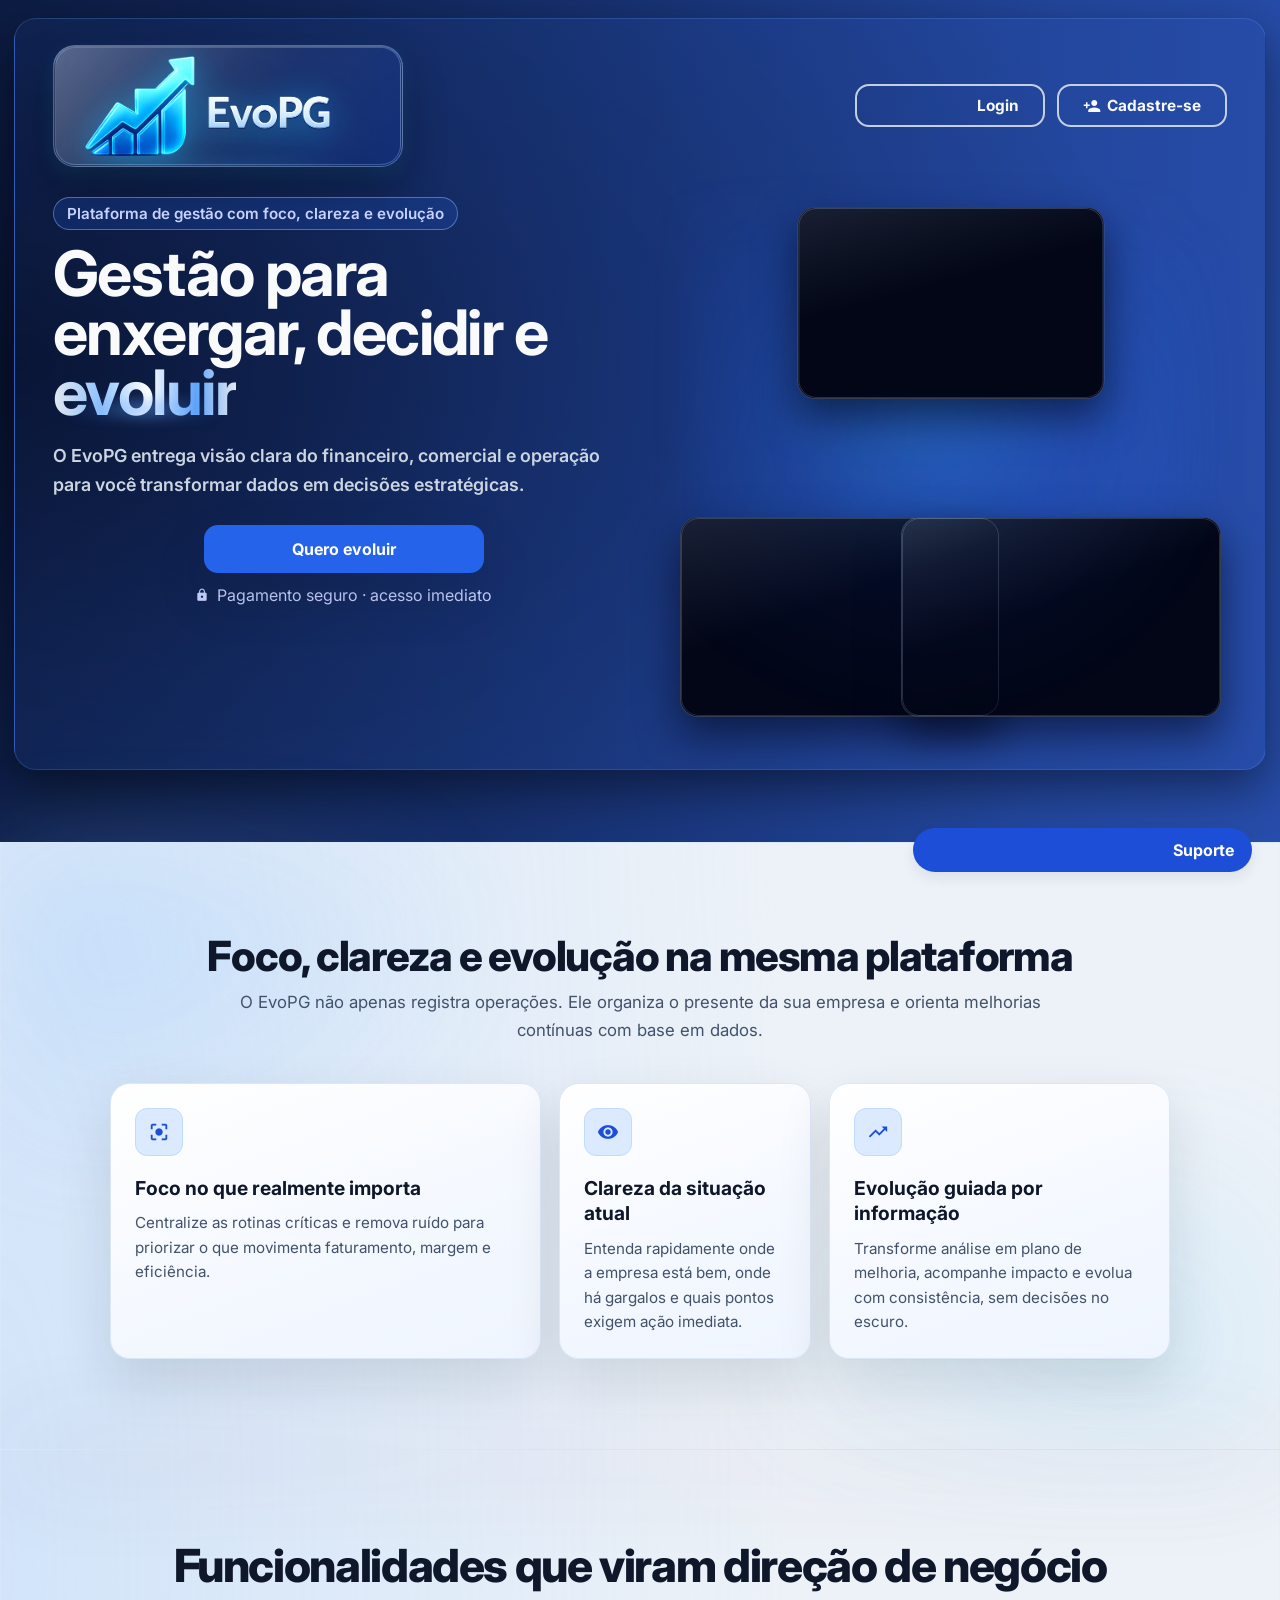
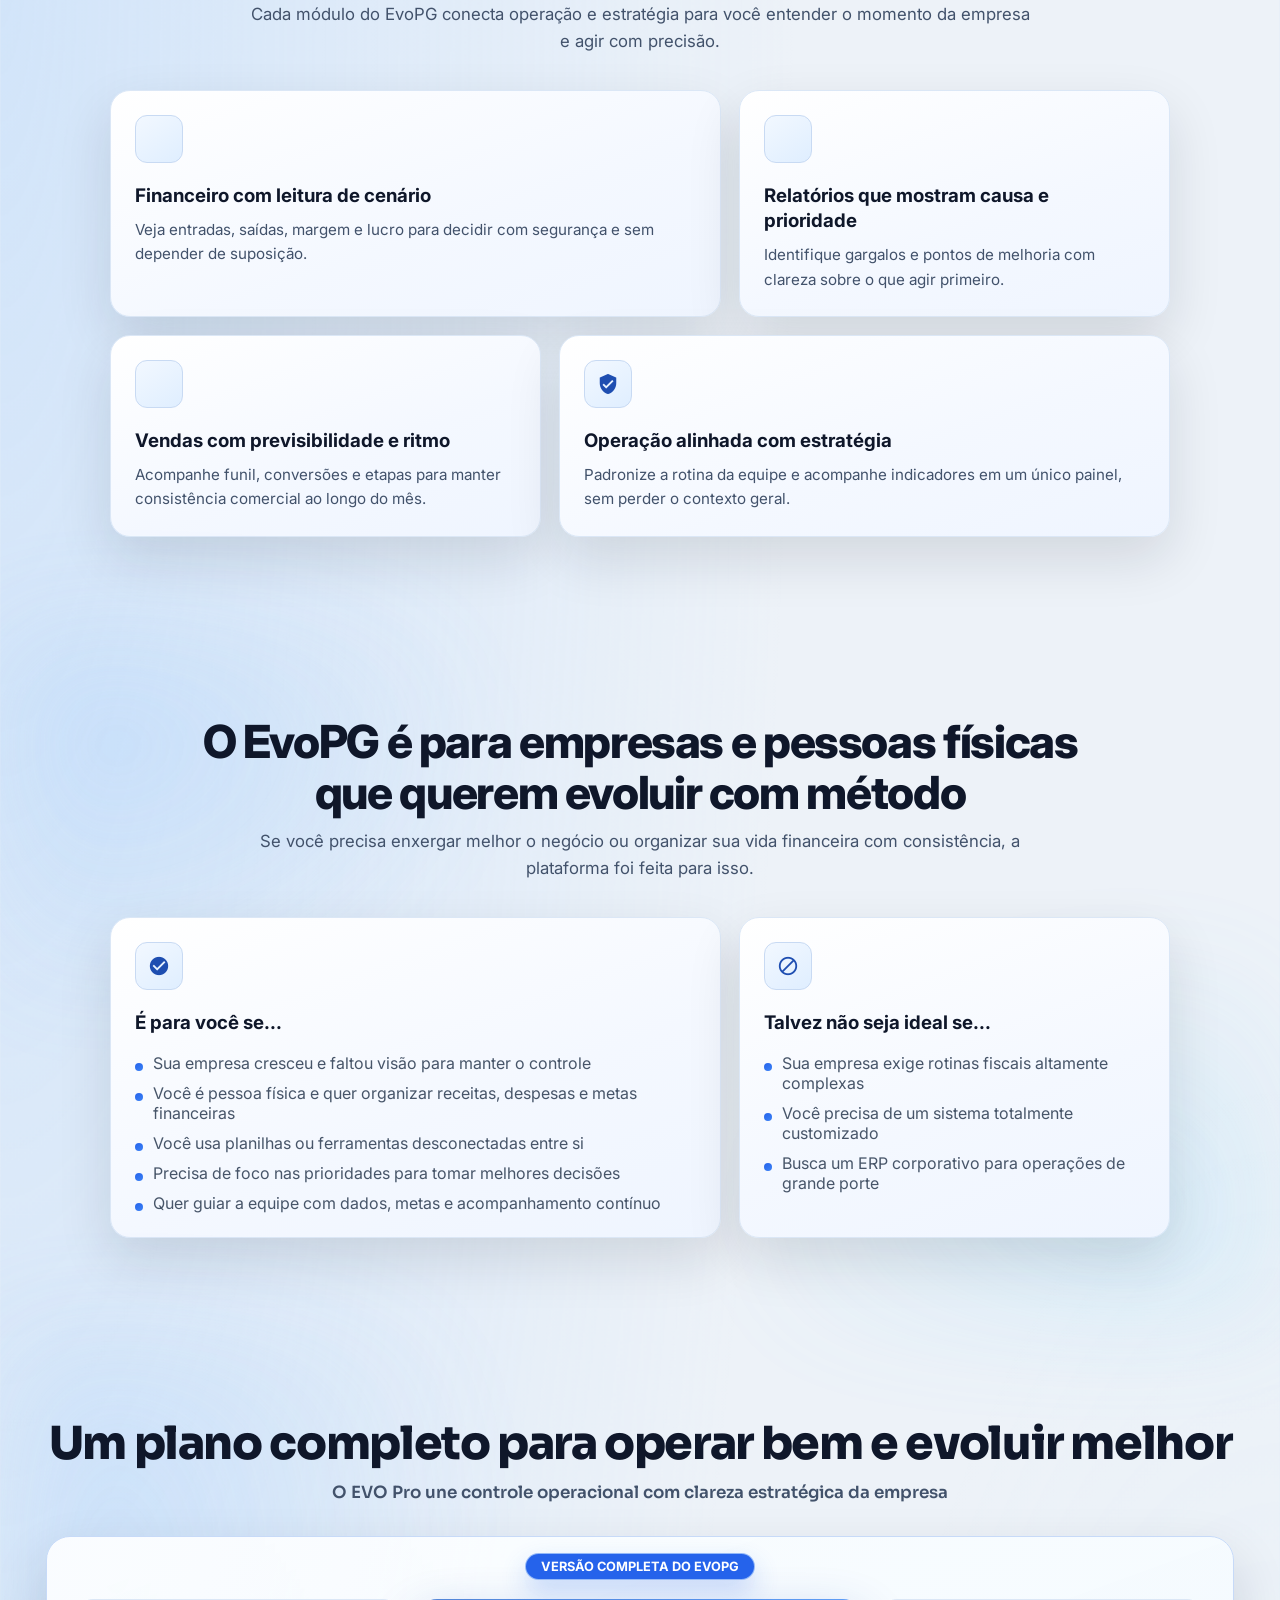
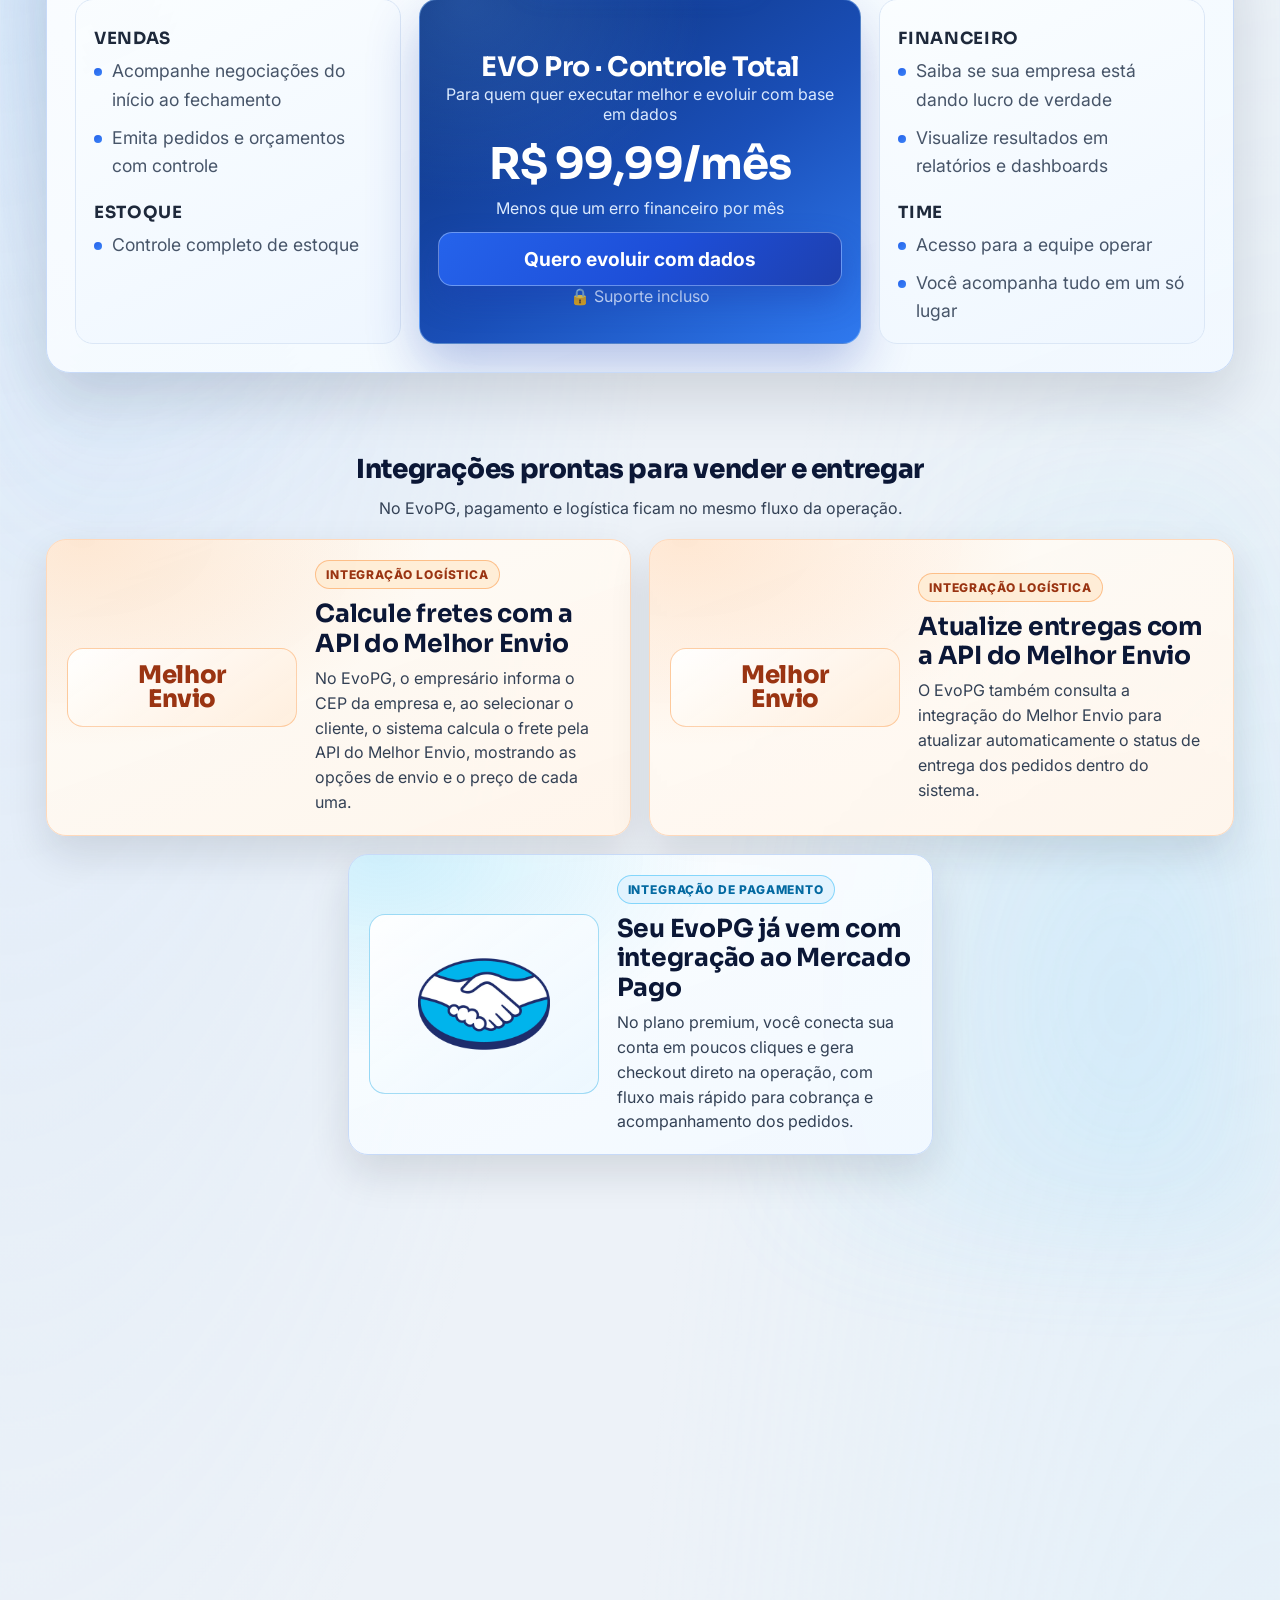
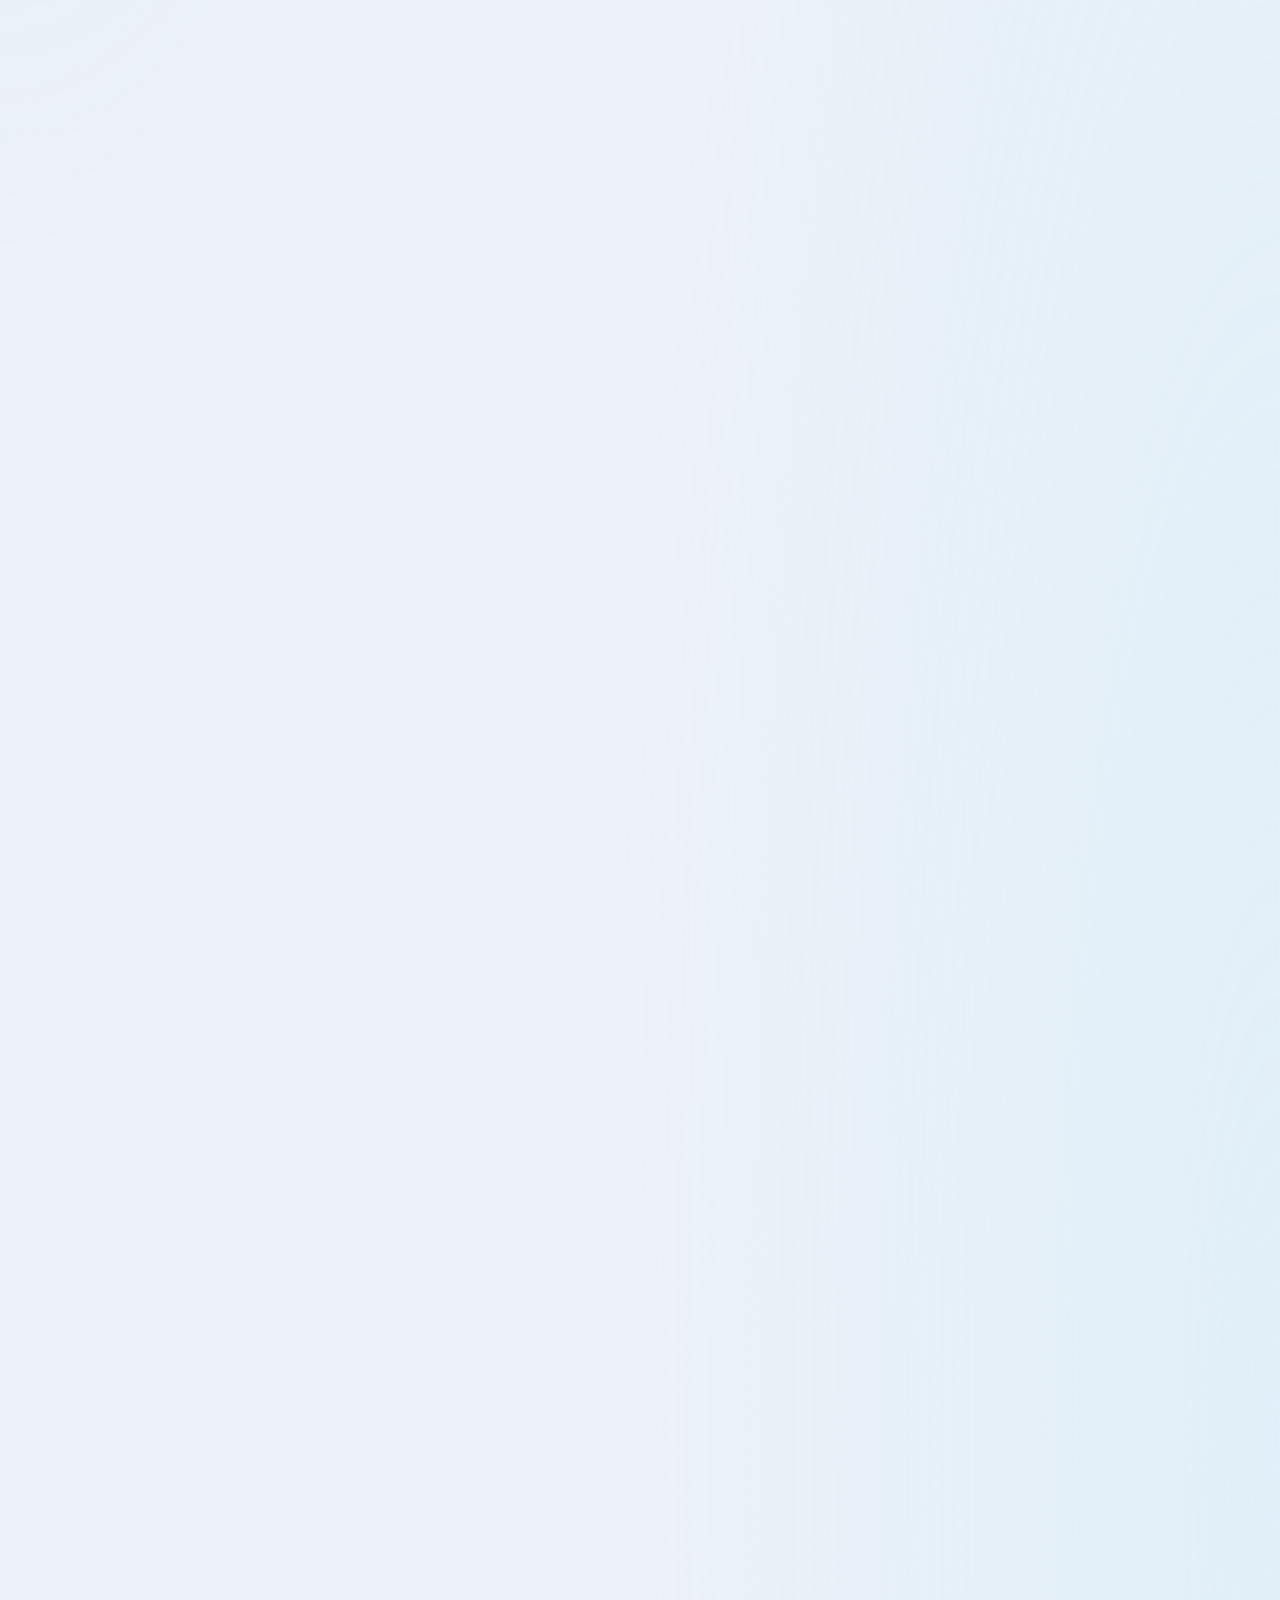
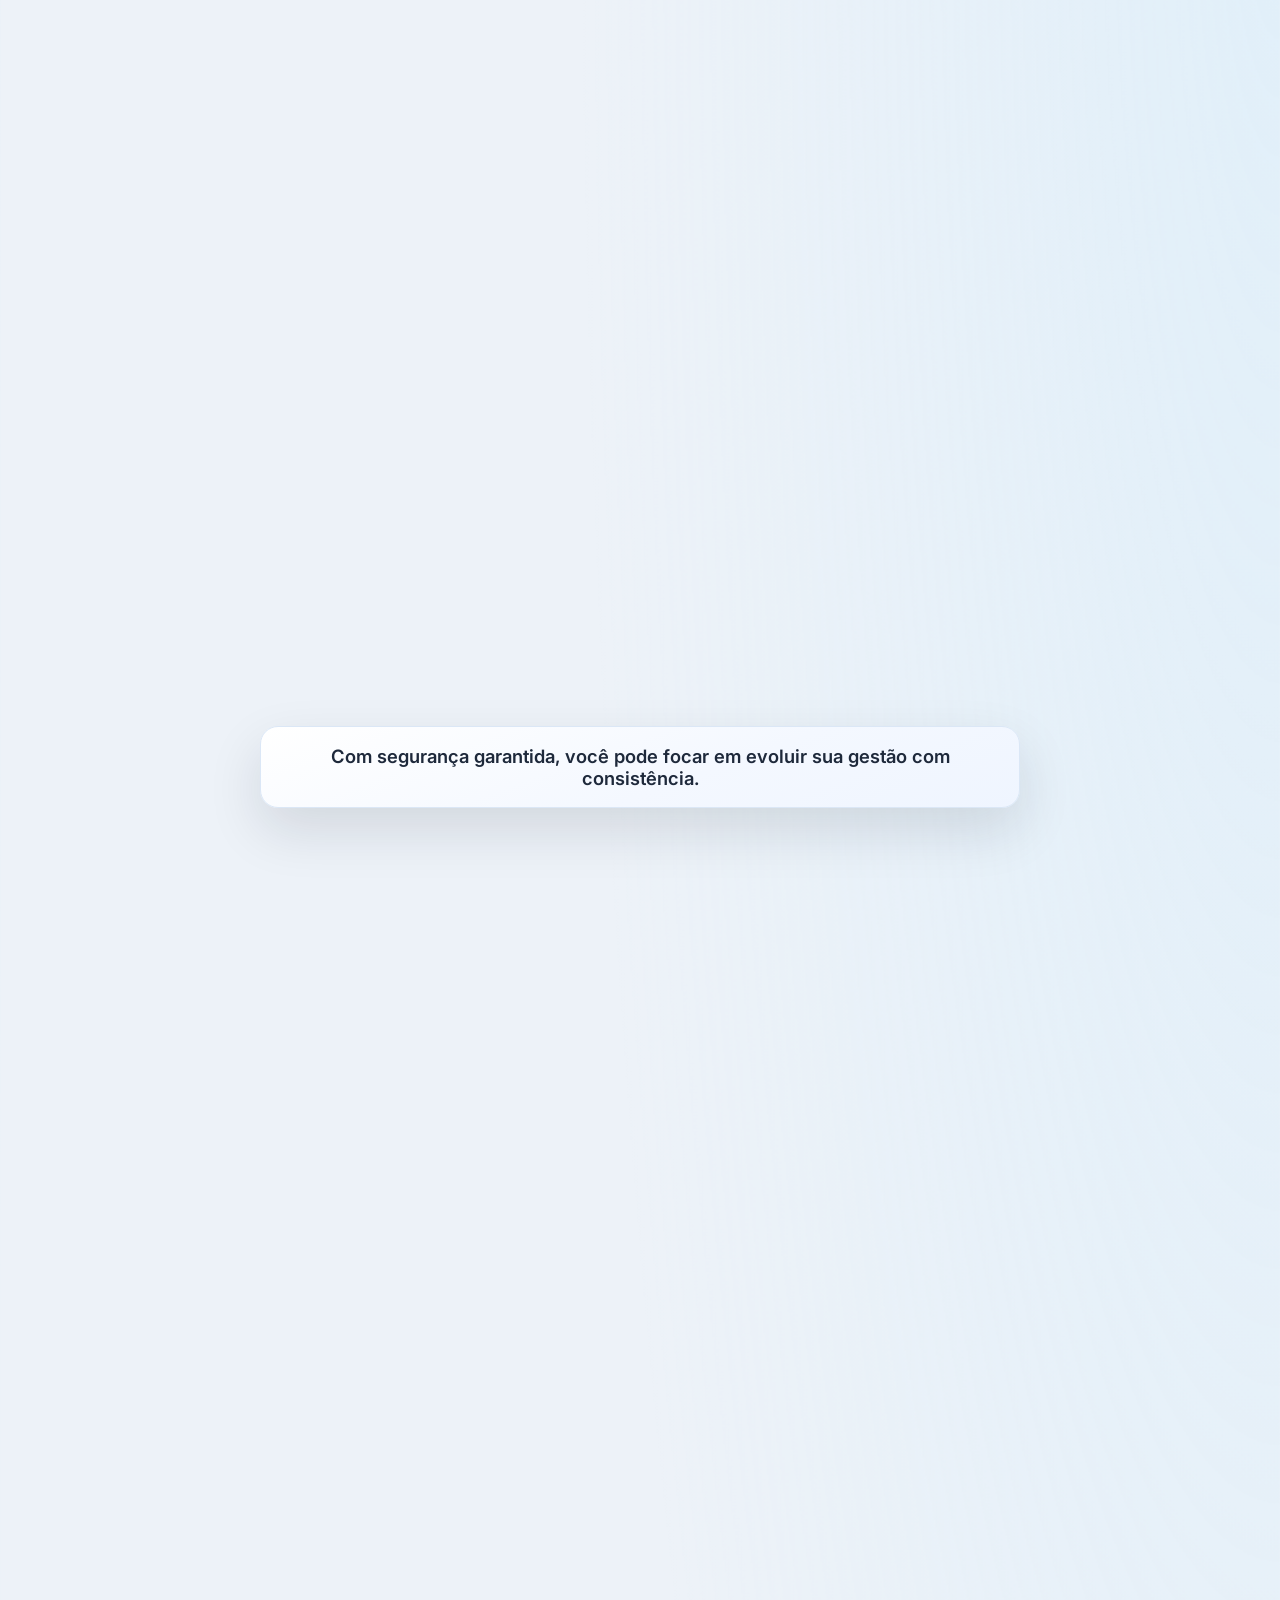
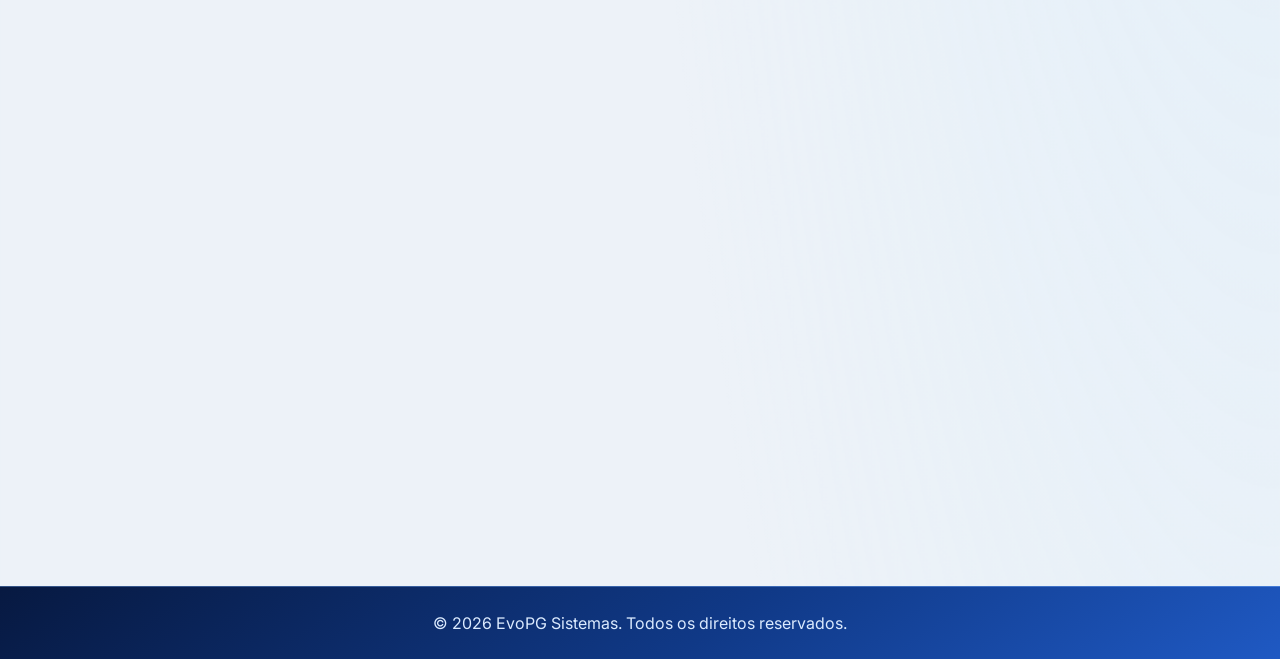
==== commit 64303274: "Add files via upload" ====
--- a/evopg/index.html
+++ b/evopg/index.html
@@ -14,6 +14,8 @@
     <link href="https://fonts.googleapis.com/css2?family=Inter:wght@100..900&family=Sora:wght@600..800&display=swap" rel="stylesheet">
     <link href="https://fonts.googleapis.com/icon?family=Material+Icons" rel="stylesheet">
     <link rel="stylesheet" href="./style.css">
+    <!-- Stripe JS SDK -->
+    <script src="https://js.stripe.com/v3/"></script>
 
 </head>
 
@@ -21,11 +23,11 @@
 
 
 
-    <header class="hero hero-no-image">
+    <header class="hero hero-no-image" data-scroll-reveal="headline">
         <div class="container hero-shell">
             <div class="hero-nav">
                 <a href="index.html" class="hero-brand" aria-label="EvoPG">
-                    <img src="../img/logo_semFundo.png" alt="EvoPG" class="hero-brand-logo">
+                    <img src="./img/logo_semFundo.png" alt="EvoPG" class="hero-brand-logo">
                 </a>
                 <div class="top-auth-actions">
                     <a href="perfil.html" class="top-auth-btn top-login-btn"><i class="material-icons" aria-hidden="true">login</i><span>Login</span></a>
@@ -45,18 +47,18 @@
                 <aside class="hero-visual" aria-hidden="true">
                     <span class="hero-visual-glow"></span>
                     <figure class="hero-visual-main">
-                        <video autoplay muted loop playsinline preload="metadata" poster="../img/relatorios.png">
-                            <source src="../video/relatorios.mp4" type="video/mp4">
+                        <video autoplay muted loop playsinline preload="metadata" poster="./img/relatorios.png">
+                            <source src="video/relatorios.mp4" type="video/mp4">
                         </video>
                     </figure>
                     <figure class="hero-visual-badge hero-visual-badge-top">
-                        <video autoplay muted loop playsinline preload="metadata" poster="../img/financeiro1.png">
-                            <source src="../video/financeiro.mp4" type="video/mp4">
+                        <video autoplay muted loop playsinline preload="metadata" poster="./img/financeiro1.png">
+                            <source src="video/financeiro.mp4" type="video/mp4">
                         </video>
                     </figure>
                     <figure class="hero-visual-badge hero-visual-badge-bottom">
-                        <video autoplay muted loop playsinline preload="metadata" poster="../img/kanban.png">
-                            <source src="../video/escuro.mp4" type="video/mp4">
+                        <video autoplay muted loop playsinline preload="metadata" poster="./img/kanban.png">
+                            <source src="video/escuro.mp4" type="video/mp4">
                         </video>
                     </figure>
                 </aside>
@@ -64,7 +66,7 @@
         </div>
     </header>
 
-    <section class="strategic-pillars">
+    <section class="strategic-pillars" data-scroll-reveal="lift">
 
         <div class="container">
 
@@ -116,7 +118,7 @@
 
 
 
-    <section class="features">
+    <section class="features" data-scroll-reveal="lift">
 
         <div class="container">
 
@@ -178,7 +180,7 @@
 
     </section>
 
-    <section class="audience">
+    <section class="audience" data-scroll-reveal="lift">
 
         <div class="container">
 
@@ -238,7 +240,7 @@
 
     </section>
 
-    <section id="planos">
+    <section id="planos" class="pricing" data-scroll-reveal="lift">
 
         <div class="container">
 
@@ -390,7 +392,7 @@
 
                     <article class="premium-integration-card premium-integration-card-centered" aria-label="Integração com Mercado Pago">
                         <div class="premium-integration-media">
-                            <img src="../img/mp.png" alt="Logo do Mercado Pago" class="premium-integration-logo">
+                            <img src="./img/mp.png" alt="Logo do Mercado Pago" class="premium-integration-logo">
                         </div>
                         <div class="premium-integration-copy">
                             <span class="premium-integration-kicker">Integração de pagamento</span>
@@ -408,7 +410,7 @@
 
     </section>
 
-    <section class="demo">
+    <section class="demo" data-scroll-reveal="panel">
 
         <div class="container">
 
@@ -440,7 +442,7 @@
 
                         <video id="demo-video" preload="metadata" playsinline>
 
-                            <source src="../video/relatorios.mp4" type="video/mp4">
+                            <source src="video/relatorios.mp4" type="video/mp4">
 
                         </video>
 
@@ -482,7 +484,7 @@
 
 
 
-    <section class="how-it-works">
+    <section class="how-it-works" data-scroll-reveal="lift">
 
         <div class="container">
 
@@ -544,7 +546,7 @@
 
 
 
-    <section class="security">
+    <section class="security" data-scroll-reveal="lift">
 
         <div class="container">
 
@@ -613,7 +615,7 @@
     </section>
 
     
-    <section id="faq-section" class="faq">
+    <section id="faq-section" class="faq" data-scroll-reveal="panel">
 
         <div class="container">
 
@@ -683,7 +685,7 @@
 
 
 
-    <section class="final-cta">
+    <section class="final-cta" data-scroll-reveal="lift">
 
         <div class="container">
 
@@ -863,6 +865,23 @@
 
 
 
+    <!-- Checkout Config & Logic -->
+    <script>
+      window.EVOPG_CHECKOUT_CONFIG = {
+        functionUrl: "https://iihqakwfqlkpsutnfpvq.functions.supabase.co/criar-checkout",
+        supportFunctionUrl: "https://iihqakwfqlkpsutnfpvq.functions.supabase.co/enviar-suporte",
+        supabaseUrl: "https://iihqakwfqlkpsutnfpvq.supabase.co",
+        anonKey: "sb_publishable_46k9q7qFFM6uwlE9T957kA_KkYjOYZt",
+        stripePublishableKey: "pk_live_51SqZZNRPqGu5XMbBSPeyN7MeakOdBZef6HRdNDSl2rFGnX0jj7FcWTThcFNRJtUMK4Yes1TjrqU0qwGvriYnTrqJ00RmbymGCC",
+        priceIdBase: "price_1T4jDzRPqGu5XMbBORtMxYtb",
+        priceIdExtra: "price_1T4MzdRPqGu5XMbB94cNkCIS",
+        successRedirectUrl: "https://evopg-site.vercel.app/index.html",
+        cancelUrl: "https://evopg-site.vercel.app/index.html?checkout=cancelado",
+        appRedirectAfterLogin: "https://evopg-site.vercel.app/perfil.html",
+        platformUrl: "https://evopg-site.vercel.app/index.html"
+      };
+    </script>
+    <script src="./js/checkout.js" defer></script>
+    <script src="./script.js" defer></script>
 </body>
-
 </html>
--- a/evopg/style.css
+++ b/evopg/style.css
@@ -1097,7 +1097,122 @@
     box-shadow: 0 8px 18px rgba(15, 23, 42, 0.08);
 }
 .checkout-terms-continue-btn[disabled] {
-    opacity: 0.6;
+    opacity: 0.55;
+    filter: grayscale(1) brightness(0.9);
+    cursor: not-allowed;
+    pointer-events: none;
+    box-shadow: none !important;
+    transform: none !important;
+}
+
+/* Keyframes para Modais Premium */
+@keyframes checkoutModalPop {
+    0% { 
+        opacity: 0; 
+        transform: scale(0.96) translateY(24px) perspective(1200px) rotateX(10deg); 
+        filter: blur(8px);
+    }
+    100% { 
+        opacity: 1; 
+        transform: scale(1) translateY(0) perspective(1200px) rotateX(0deg); 
+        filter: blur(0);
+    }
+}
+
+/* Modal de Sucesso Premium */
+.checkout-success-modal {
+    position: fixed;
+    inset: 0;
+    z-index: 200;
+    display: flex;
+    align-items: center;
+    justify-content: center;
+    padding: 24px;
+    background: rgba(2, 6, 23, 0.82);
+    backdrop-filter: blur(14px);
+    transition: opacity 0.3s ease;
+}
+
+.checkout-success-modal[hidden] {
+    display: none !important;
+}
+
+.checkout-success-modal-card {
+    width: min(480px, 100%);
+    background: linear-gradient(165deg, #ffffff 0%, #f8fbff 100%);
+    border-radius: 32px;
+    border: 1px solid rgba(186, 230, 253, 0.8);
+    padding: 44px 32px;
+    text-align: center;
+    box-shadow: 
+        0 40px 110px rgba(2, 6, 23, 0.55),
+        0 4px 12px rgba(37, 99, 235, 0.12);
+    animation: checkoutModalPop 0.45s cubic-bezier(0.16, 1, 0.3, 1);
+    position: relative;
+    overflow: hidden;
+}
+
+.checkout-success-modal-card::before {
+    content: "";
+    position: absolute;
+    inset: 0 0 auto 0;
+    height: 6px;
+    background: linear-gradient(90deg, #22c55e 0%, #4ade80 100%);
+}
+
+.checkout-success-modal-card .checkout-success-kicker {
+    display: inline-block;
+    padding: 6px 14px;
+    border-radius: 999px;
+    background: #f0fdf4;
+    color: #166534;
+    font-size: 0.82rem;
+    font-weight: 700;
+    letter-spacing: 0.05em;
+    text-transform: uppercase;
+    margin-bottom: 20px;
+    border: 1px solid #dcfce7;
+}
+
+.checkout-success-modal-card h2 {
+    color: #0b1736;
+    font-size: 2.1rem;
+    line-height: 1.1;
+    margin-bottom: 16px;
+    letter-spacing: -0.02em;
+}
+
+.checkout-success-modal-card p {
+    color: #475569;
+    font-size: 1.05rem;
+    line-height: 1.55;
+    margin-bottom: 32px;
+}
+
+.checkout-success-actions {
+    display: flex;
+    flex-direction: column;
+    gap: 12px;
+}
+
+.checkout-success-actions .btn-primary {
+    width: 100%;
+}
+
+.checkout-success-close-btn {
+    background: none;
+    border: none;
+    color: #64748b;
+    font-weight: 600;
+    font-size: 0.95rem;
+    padding: 8px;
+    cursor: pointer;
+    transition: color 0.2s ease;
+}
+
+.checkout-success-close-btn:hover {
+    color: #1e293b;
+}
     pointer-events: none;
     box-shadow: none;
 }
